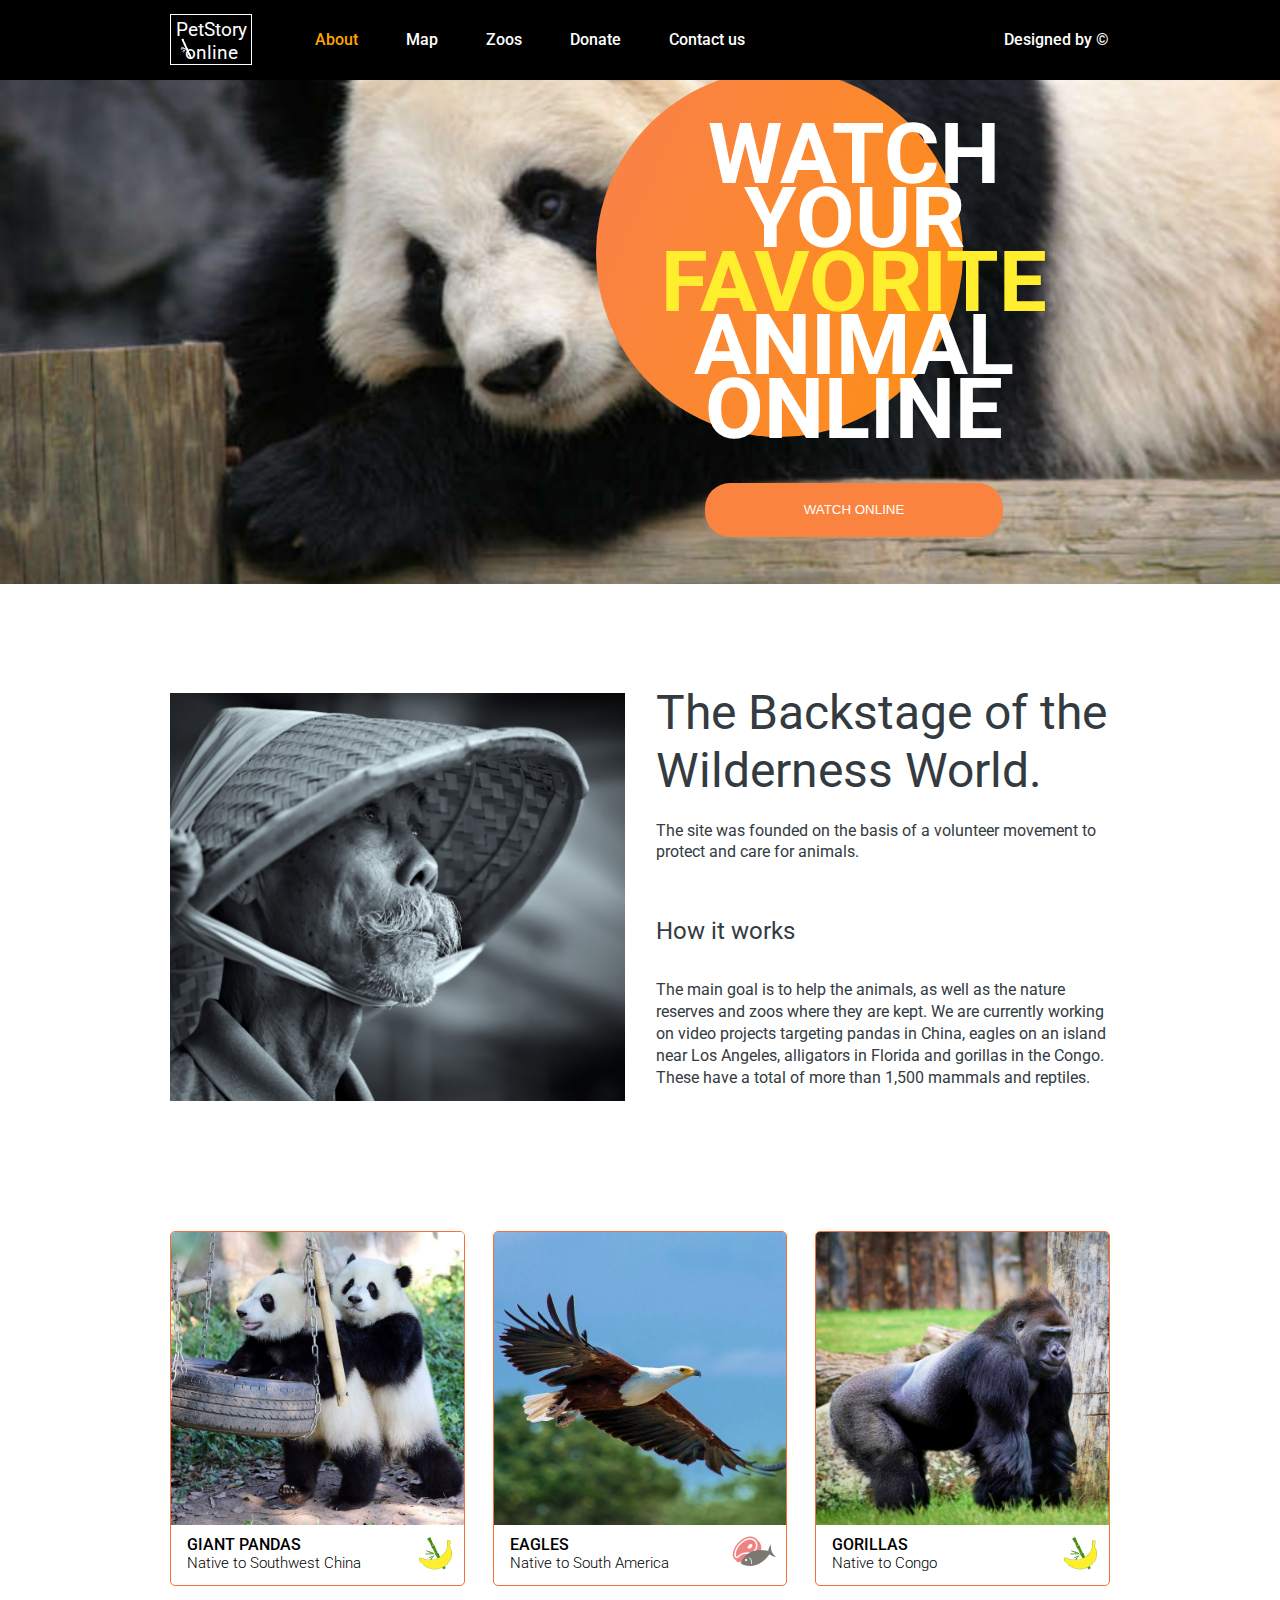
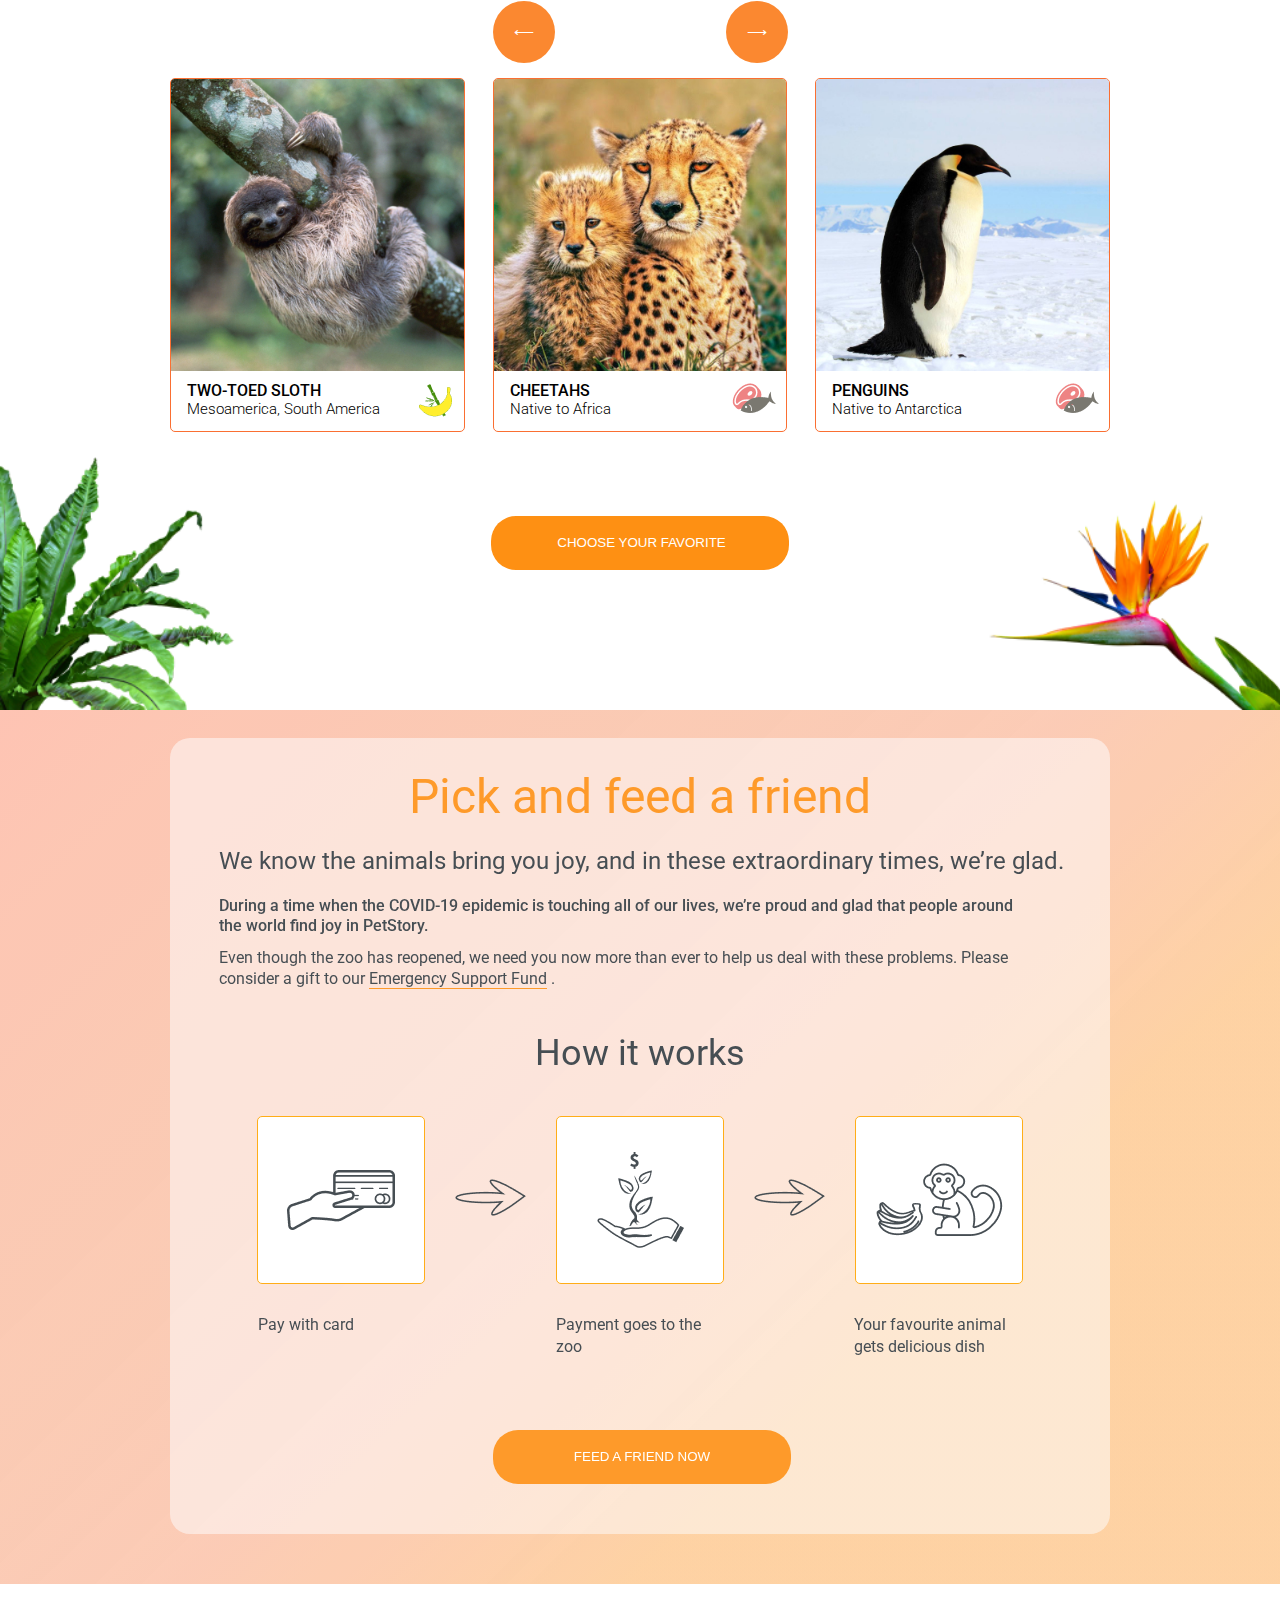
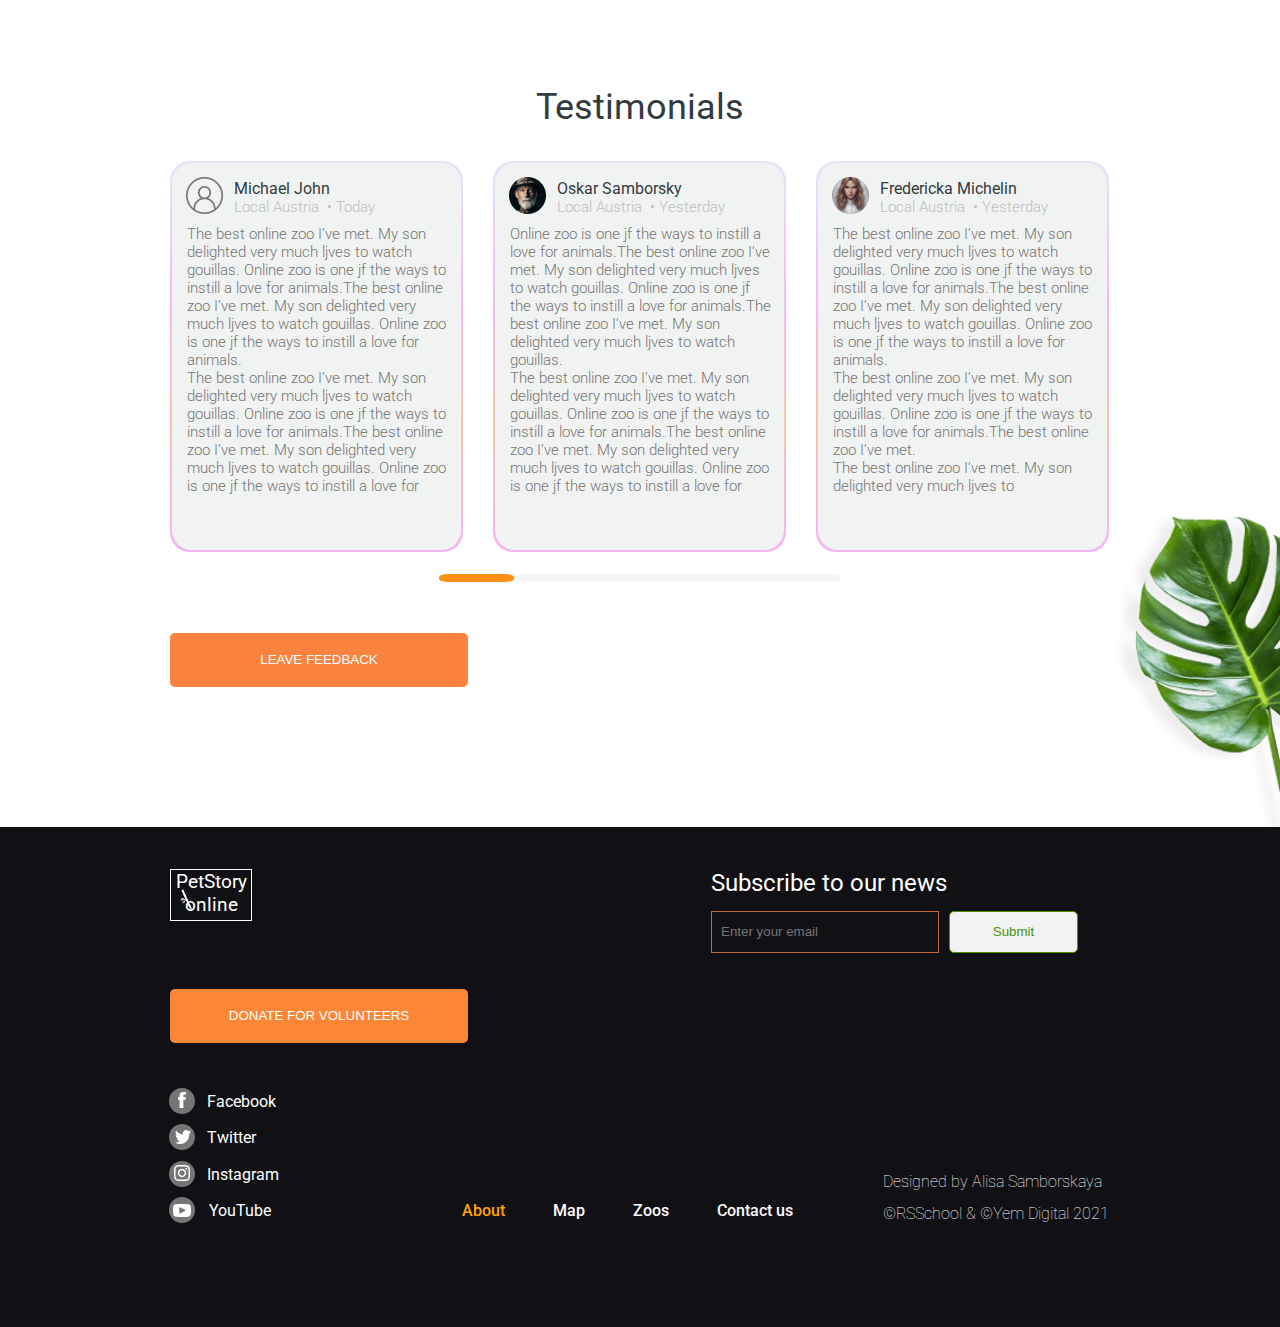
==== online-zoo/pages/main/index.html @ ecf5dbcb "feat: add adaptiv on the 1000px breakpoint on the landing page" ====
<!DOCTYPE html>
<html lang="en">
<head>
    <meta charset="UTF-8">
    <meta http-equiv="X-UA-Compatible" content="IE=edge">
    <meta name="viewport" content="width=device-width, initial-scale=1.0">
    <!-- Fonts -->
    <link rel="preconnect" href="https://fonts.googleapis.com">
    <link rel="preconnect" href="https://fonts.gstatic.com" crossorigin>
    <link href="https://fonts.googleapis.com/css2?family=Roboto:wght@100;300;400;500;700&display=swap" rel="stylesheet">
    <!-- Css -->
    <link rel="stylesheet" href="../../assets/node_modules/normalize.css/normalize.css">
    <link rel="stylesheet" href="style.css">
    <!-- Icon-->
    <link rel="shortcut icon" href="../../assets/icons/panda.ico">
    <title>petstory</title>
</head>
<body>
    <header class="header">
        <div class="container">
            <div class="wrapper">
                <div class="header__content">
                    <div class="header__menu">
                        <div class="header__logo">
                            <div class="header__logo__bamboo">
                                <img src="../../assets/icons/header_bamboo.svg" alt="bamboo">
                            </div>
                            <h1>
                                <a href="https://rolling-scopes-school.github.io/nkp1sss-JSFE2022Q3/online-zoo/pages/main">PetStory
                                    online</a>
                            </h1>
                        </div>
                        <nav class="menu__body">
                            <div class="menu__list">
                                <ul class="menu__list">
                                    <li><a class="about"
                                            href="https://rolling-scopes-school.github.io/nkp1sss-JSFE2022Q3/online-zoo/pages/main">About</a>
                                    </li>
                                    <li><a href="#" class="menu__link">Map</a></li>
                                    <li><a href="#" class="menu__link">Zoos</a></li>
                                    <li><a href="https://rolling-scopes-school.github.io/nkp1sss-JSFE2022Q3/online-zoo/pages/donate"
                                            class="menu__link">Donate</a></li>
                                    <li><a href="#" class="menu__link">Contact us</a></li>
                                </ul>
                            </div>
                        </nav>
                    </div>
                    <div>
                        <a class="designed" href="https://www.figma.com/file/jfEFwkXVj1WRq7sUHDr8os/PetStory-online">Designed by ©</a>
                    </div>
                </div>
            </div>
        </div>
    </header>
    <main class="main">
        <section class="watch__animal">
            <div class="container">
                <div class="watch__animal__content">
                    <div class="orange__circle">
                        <h2 class="watch__animal__title">Watch your <span>favorite</span> animal online</h1>
                    </div>
                    <button class="watch__animal__button button">
                        <span class="animal__btn-helper">
                        </span>
                        watch online
                    </button>
                </div>
            </div>
        </section>
        <section class="backstage">
            <div class="container">
                <div class="wrapper">
                <div class="backstage__content">
                    <div class="backstage__image">
                        <img src="../../assets/images/bamboo-cap.jpg" alt="bamboo cap">
                    </div>
                    <div class="backstage__text">
                        <h2 class="backstage__title">The Backstage of the Wilderness World.</h2>
                        <p class="backstage__text1">The site was founded on the basis of a volunteer movement to protect and care for
                            animals.</p>
                        <p class="backstage__text2">How it works</p>
                        <p class="backstage__text3">The main goal is to help the animals, as well as the nature reserves and zoos where
                            they are kept. We are currently
                            working on video projects targeting pandas in China, eagles on an island near Los Angeles, alligators in
                            Florida and
                            gorillas in the Congo. These have a total of more than 1,500 mammals and reptiles.</p>
                    </div>
                </div>
                </div>
            </div>
        </section>
        <section class="pets">
            <div class="container">
                <div class="wrapper">
                    <div class="arrow arrow__left">&xlarr;</div>
                    <div class="pets__animals">
                        <div class="animal animal1">
                            <div class="animal__image">
                                <img src="../../assets/images/animal1.jpg" alt="animal1">
                            </div>
                            <div class="animal__description">
                                <div class="animal__text">
                                    <p class="animal__name">giant Pandas</p>
                                    <p class="animal__country">Native to Southwest China</p>
                                </div>
                                <div class="animal__food">
                                    <img src="../../assets/icons/banana-bamboo_icon.png" alt="banana-bamboo">
                                </div>
                            </div>
                        </div>
                        <div class="animal animal2">
                            <div class="animal__image">
                                <img src="../../assets/images/animal2.jpg" alt="animal2">
                            </div>
                            <div class="animal__description">
                                <div class="animal__text">
                                    <p class="animal__name">Eagles</p>
                                    <p class="animal__country">Native to South America</p>
                                </div>
                                <div class="animal__food meat__fish">
                                    <img src="../../assets/icons/meet-fish_icon.png" alt="meet-fish">
                                </div>
                            </div>
                        </div>
                        <div class="animal animal3">
                            <div class="animal__image">
                                <img src="../../assets/images/animal3.jpg" alt="animal3">
                            </div>
                            <div class="animal__description">
                                <div class="animal__text">
                                    <p class="animal__name">Gorillas</p>
                                    <p class="animal__country">Native to Congo</p>
                                </div>
                                <div class="animal__food">
                                    <img src="../../assets/icons/banana-bamboo_icon.png" alt="banana-bamboo">
                                </div>
                            </div>
                        </div>
                        <div class="animal animal4">
                            <div class="animal__image">
                                <img src="../../assets/images/animal4.jpg" alt="animal4">
                            </div>
                            <div class="animal__description">
                                <div class="animal__text">
                                    <p class="animal__name">Two-toed Sloth</p>
                                    <p class="animal__country">Mesoamerica, South America</p>
                                </div>
                                <div class="animal__food">
                                    <img src="../../assets/icons/banana-bamboo_icon.png" alt="banana-bamboo">
                                </div>
                            </div>
                        </div>
                        <div class="animal animal5">
                            <div class="animal__image">
                                <img src="../../assets/images/animal5.jpg" alt="animal5">
                            </div>
                            <div class="animal__description">
                                <div class="animal__text">
                                    <p class="animal__name">cheetahs</p>
                                    <p class="animal__country">Native to Africa</p>
                                </div>
                                <div class="animal__food meat__fish">
                                    <img src="../../assets/icons/meet-fish_icon.png" alt="meet-fish">
                                </div>
                            </div>
                        </div>
                        <div class="animal animal6">
                            <div class="animal__image">
                                <img src="../../assets/images/animal6.jpg" alt="animal6">
                            </div>
                            <div class="animal__description">
                                <div class="animal__text">
                                    <p class="animal__name">Penguins</p>
                                    <p class="animal__country">Native to Antarctica</p>
                                </div>
                                <div class="animal__food meat__fish">
                                    <img src="../../assets/icons/meet-fish_icon.png" alt="meet-fish">
                                </div>
                            </div>
                        </div>
                    </div>
                    <div class="arrow arrow__right">&xrarr;</div>
                </div>
            </div>
            <div class="wrapper__pets__button">
                <button class="pets__button button">choose your favorite</button>
            </div>
            
        </section>
        <section class="feed__friend">
            <div class="container">
                <div class="fill"></div>
                <div class="wrapper">
                    <div class="feed__friend__content">
                        <h2 class="content__title">Pick and feed a friend</h2>
                        <p class="content__text1">We know the animals bring you joy, and in these extraordinary times, we’re glad.</p>
                        <p class="content__text2">During a time when the COVID-19 epidemic is touching all of our lives, we’re proud and glad that people around the world
                        find joy in PetStory.</p>
                        <p class="content__text3">Even though the zoo has reopened, we need you now more than ever to help us deal with these problems. Please consider a
                        gift to our <a href="https://rolling-scopes-school.github.io/nkp1sss-JSFE2022Q3/online-zoo/pages/donate">Emergency Support Fund</a> .</p>
                        <div class="content__how__works">
                            <h3 class="how__works__title">How it works</h3>
                            <div class="stages">
                                <div class="stage stage1">
                                    <div class="rect">
                                        <img src="../../assets/images/pay.png" alt="pay">
                                    </div>
                                </div>
                                <div class="volumetric__arrow">
                                    <img src="../../assets/images/volumetric__arrow.png" alt="volumetric__arrow">
                                </div>
                                <div class="stage stage2">
                                    <div class="rect">
                                        <img src="../../assets/images/zoo.png" alt="zoo">
                                    </div>
                                </div>
                                <div class="volumetric__arrow">
                                    <img src="../../assets/images/volumetric__arrow.png" alt="volumetric__arrow">
                                </div>
                                <div class="stage stage3">
                                    <div class="rect">
                                        <img src="../../assets/images/monkey.png" alt="monkey">
                                    </div>
                                </div>
                            </div>
                            <div class="stages__text">
                                <p class="stage1__text">Pay with card</p>
                                <p class="stage2__text">Payment goes to the zoo</p>
                                <p class="stage3__text">Your favourite animal gets delicious dish</p>
                            </div>
                            <form class="wrapper__content__button" action="https://rolling-scopes-school.github.io/nkp1sss-JSFE2022Q3/online-zoo/pages/donate" method="GET">
                                <button type="submit" class="content__button button">Feed a friend now</button>
                            </form>
                        </div>
                    </div>
                </div>
            </div>
        </section>
        <section class="testimonials">
            <div class="container">
                <div class="wrapper">
                    <div class="testimonials__content">
                        <h2 class="testimionals__title">Testimonials</h2>
                        <div class="testimionals__people">
                            <div class="wrapper__human">
                                <div class="human human1">
                                    <div class="human__info">
                                        <div class="human__photo">
                                            <img src="../../assets/icons/user1.png" alt="user1">
                                        </div>
                                        <div class="human__text">
                                            <p class="name">Michael John</p>
                                            <p class="location">Local Austria &nbsp;• Today</p>
                                            <!--<span class="wher"> • Today</span>-->
                                        </div>
                                    </div>
                                    <p class="human__testimional">The best online zoo I’ve met. My son delighted very much ljves to watch gouillas. Online
                                        zoo is one jf the ways to
                                        instill a love for animals.The best online zoo I’ve met. My son delighted very much ljves to watch gouillas. Online
                                        zoo
                                        is one jf the ways to instill a love for animals.
                                        <br>The best online zoo I’ve met. My son delighted very much ljves to watch gouillas. Online zoo is one jf the ways to
                                        instill a love for animals.The best online zoo I’ve met. My son delighted very much ljves to watch gouillas. Online
                                        zoo
                                        is one jf the ways to instill a love for</p>
                                </div>
                            </div>
                            <div class="wrapper__human">
                                <div class="human human2">
                                    <div class="human__info">
                                        <div class="human__photo">
                                            <img src="../../assets/icons/user2.png" alt="user2">
                                        </div>
                                        <div class="human__text">
                                            <p class="name">Oskar Samborsky</p>
                                            <p class="location">Local Austria &nbsp;• Yesterday</p>
                                        </div>
                                    </div>
                                    <p class="human__testimional">Online zoo is one jf the ways to instill a love for animals.The best online zoo I’ve
                                        met. My son delighted very much
                                        ljves to watch gouillas. Online zoo is one jf the ways to instill a love for animals.The best online zoo I’ve
                                        met. My
                                        son delighted very much ljves to watch gouillas. <br>
                                        The best online zoo I’ve met. My son delighted very much ljves to watch gouillas. Online zoo is one jf the ways
                                        to
                                        instill a love for animals.The best online zoo I’ve met. My son delighted very much ljves to watch gouillas.
                                        Online zoo
                                        is one jf the ways to instill a love for
                                    </p>
                                </div>
                            </div>
                            <div class="wrapper__human">
                                <div class="human human3">
                                    <div class="human__info">
                                        <div class="human__photo">
                                            <img src="../../assets/icons/user3.png" alt="user3">
                                        </div>
                                        <div class="human__text">
                                            <p class="name">Fredericka Michelin</p>
                                            <p class="location">Local Austria &nbsp;• Yesterday</p>
                                        </div>
                                    </div>
                                    <p class="human__testimional">The best online zoo I’ve met. My son delighted very much ljves to watch gouillas. Online zoo is one jf the ways to
                                    instill a love for animals.The best online zoo I’ve met. My son delighted very much ljves to watch gouillas. Online zoo
                                    is one jf the ways to instill a love for animals.
                                    <br> The best online zoo I’ve met. My son delighted very much ljves to watch gouillas. Online zoo is one jf the ways to
                                    instill a love for animals.The best online zoo I’ve met.
                                    <br> The best online zoo I’ve met. My son delighted very much ljves to
                                    </p>
                                </div>
                            </div>
                            <div class="wrapper__human">
                                <div class="human human4">
                                    <div class="human__info">
                                        <div class="human__photo">
                                            <img src="../../assets/icons/user4.png" alt="user4">
                                        </div>
                                        <div class="human__text">
                                            <p class="name">Mila Riksha</p>
                                            <p class="location">Local Austria &nbsp;• Yesterday</p>
                                        </div>
                                    </div>
                                    <p class="human__testimional">My son delighted very much ljves to watch gouillas. Online zoo is one jf the ways to instill a love for animals.The best
                                    online zoo I’ve met. My son delighted very much ljves to watch gouillas. Online zoo is one jf the ways to instill a love
                                    for animals.The best online zoo I’ve met. My son delighted very much ljves to watch gouillas. Online zoo is one jf the
                                    ways to instill a love for animals.The best online zoo I’ve met. My son delighted very much ljves to watch gouillas.
                                    <br> The best online zoo I’ve met. My son delighted very much ljves to watch gouillas. Online zoo is one jf
                                    </p>
                                </div>
                            </div>
                        </div>
                        <div class="wrapper__testimionals__feed-bar">
                            <div class="testimionals__feed-bar">
                                <label>
                                    <input type="range" name="volume" id="volume" min="0" max="100" value="0">
                                </label>
                            </div>
                        </div>
                        <button class="testimionals__leave__feedback button">leave feedback</button>
                    </div>
                </div>
            </div>
        </section>
    </main>
    <footer class="footer">
        <div class="container">
            <div class="wrapper">
                <div class="footer__content">
                    <div class="footer__logo">
                        <div class="footer__logo__bamboo">
                            <img src="../../assets/icons/header_bamboo.svg" alt="bamboo">
                        </div>
                        <h2>
                            <a href="https://rolling-scopes-school.github.io/nkp1sss-JSFE2022Q3/online-zoo/pages/main">PetStory online</a>
                        </h2>
                    </div>
                    <div class="subscribe__form">
                        <h2 class="subscribe__title">Subscribe to our news</h2>
                        <form class="form" action="#">
                            <div class="input-bg">
                                <input type="email" placeholder="Enter your email" required>
                            </div>
                            <button class="form-btn" type="submit">Submit</button>
                        </form>
                    </div>
                    <div class="wrapper__wrapper">
                        <div class="wrapper__donat__button">
                            <form action="https://rolling-scopes-school.github.io/nkp1sss-JSFE2022Q3/online-zoo/pages/donate" method="GET">
                            <button type="submit" class="donate__button button" >donate for volunteers</button>
                            </form>
                        </div>
                    </div>
                    <ul class="network__icons">
                        <li class="network__item">
                            <a class="net__link" href="#">
                                <span class="span">
                                    <img class="network fb" src="../../assets/icons/fb.png" alt="fb">
                                </span>
                                &nbsp; Facebook
                            </a>
                        </li>
                        <li class="network__item">
                            <a class="net__link" href="#">
                                <span class="span">
                                    <img class="network tw" src="../../assets/icons/tw.png" alt="tw">
                                </span>
                                Twitter
                            </a>
                        </li>
                        <li class="network__item">
                            <a class="net__link" href="#">
                                <span class="span">
                                    <img class="network inst" src="../../assets/icons/inst.png" alt="inst">
                                </span>
                                Instagram
                            </a>
                        </li>
                        <li class="network__item">
                            <a class="net__link" href="#">
                                <span class="span">
                                    <img class="network youtube" src="../../assets/icons/youtube.png" alt="youtube">
                                </span>
                                YouTube
                            </a>
                        </li>
                    </ul>
                    <!--<div class="network__icons">
                        <div class="icon1 icon">
                            <div class="network__image">
                                <img src="../../assets/icons/fb.png" alt="fb">
                            </div>
                            <p class="network__name"><a class="link" href="https://www.facebook.com/profile.php?id=100042262929899">Facebook</a></p>
                        </div>
                        <div class="icon2 icon">
                            <div class="network__image">
                                <img src="../../assets/icons/tw.png" alt="tw">
                            </div>
                            <p class="network__name"><a class="link" href="https://twitter.com/nkp1sss">Twitter</a></p>
                        </div>
                        <div class="icon3 icon">
                            <div class="network__image">
                                <img src="../../assets/icons/inst.png" alt="inst">
                            </div>
                            <p class="network__name"><a class="link" href="https://www.instagram.com/nikita__kovalyov/">Instagram</a></p>
                        </div>
                        <div class="icon4 icon">
                            <div class="network__image">
                                <img src="../../assets/icons/youtube.png" alt="youtube">
                            </div>
                            <p class="network__name"><a class="link" href="https://www.youtube.com/c/RollingScopesSchool">YouTube</a></p>
                        </div>
                    </div>-->
                    <nav class="menu__body footer__menu__body">
                        <div class="menu__list">
                            <ul class="menu__list">
                                <li><a class="about"
                                        href="https://rolling-scopes-school.github.io/nkp1sss-JSFE2022Q3/online-zoo/pages/main">About</a>
                                </li>
                                <li><a href="#" class="menu__link">Map</a></li>
                                <li><a href="#" class="menu__link">Zoos</a></li>
                                <li><a href="#" class="menu__link">Contact us</a></li>
                            </ul>
                        </div>
                    </nav>
                    <div class="designer__end">
                        <p class="footer__designed">Designed by Alisa Samborskaya<br>©RSSchool & ©Yem Digital 2021</p>
                    </div>
                </div>
            </div>
        </div>
    </footer>
</body>
</html>
---- online-zoo/pages/main/style.css ----
/* General */
*,
*:before,
*:after {
    box-sizing: border-box;
}

body {
    margin: 0;
    padding: 0;
    font-family: 'Roboto', sans-serif;
    font-weight: 400;
}

a {
    text-decoration: none;
}

.button:hover {
    background-color: orange;
}

.button:active {
    background-color: green;
}

.button {
    width: 298px;
    height: 54px;
    color: #FFFFFF;
    text-align: center;
    text-transform: uppercase;
    cursor: pointer;
    border: none;
    font-weight: 500;
    line-height: 140%;
}

@keyframes color-change-button {
    0% {
        background-color: #FE9013;
    }

    100% {
        background-color: #E47209;
    }
}


/* Container and wrapper */
.container {
    max-width: 1600px;
    margin: 0 auto;
    width: 100%;
}

.wrapper {
    max-width: 1160px;
    margin: 0 auto;
    width: 100%;
}

/* Header */
.header {
    background-color: black;
    position: relative;
    z-index: 1;
}

.header__content {
    display: flex;
    flex-direction: row;
    justify-content: space-between;
    align-items: center;
    padding: 1px 0 2px 0;
    position: relative;
    z-index: 1;
}

.header__menu {
    display: flex;
    align-items: center;
    margin-left: 10px;
}

.header__logo {
    max-width: 82px;
    margin-left: -10px;
    margin-right: 23px;
}

.header__logo__bamboo {
    position: absolute;
    top: 38px;
    margin-left: 10px;
}

h1 {
    font-weight: 400;
    font-size: 19.0145px;
    line-height: 120%;
    text-align: center;
    vertical-align: center;
    border: 1.18841px solid white;
    padding-top: 4px;
}

h1 a {
    color: white;
}

.menu__list {
    display: flex;
}

.menu__list li {
    margin-right: 58px;
    list-style-type: none;
    font-weight: 500;
}

.menu__list a {
    color: white;
}

.menu__link:hover {
    color: orange;
}

.menu__link:active {
    color: green;
}

a.about {
    color: orange;
    cursor: default;
}

.designed {
    color: white;
    font-weight: 500;
    margin-right: 1px;
}

.designed:hover {
    text-decoration: underline;
}


/* Watch__animal */
.watch__animal {
    background-image: url('../../assets/images/background__giant__panda.jpg');
    background-position: center;
    background-size: cover;
    background-repeat: no-repeat;
    position: relative;
    margin-top: -80px;
    overflow: hidden;
    /* delete scroll */
}

.watch__animal__content {
    min-height: 780px;
}

.orange__circle {
    position: absolute;
    left: calc(50% - 465px/2 + 239.5px);
    top: 92px;
    height: 465px;
    width: 465px;
    border-radius: 50%;
    background: linear-gradient(113.96deg, #F9804B 1.49%, #FE9013 101.44%);
}

.watch__animal__title {
    font-weight: 700;
    font-size: 106.496px;
    line-height: 75%;
    text-transform: uppercase;
    color: white;
    border: none;
    margin-left: 73px;
    width: 500px;
    text-align: center;
    margin-top: 74px;
}

.watch__animal__title span {
    color: #FFEE2E;
}

.watch__animal__button {
    position: relative;
    z-index: 100;
    top: 626px;
    background-color: #FA833F;
    left: calc(50% - 298px/2 + 332px);
    border-radius: 25px;
    -moz-border-radius: 25px;
}

.animal__btn-helper {
    position: absolute;
    z-index: -1;
    top: 0;
    left: 0;
    width: 100%;
    height: 100%;
    border-radius: 25px;
    opacity: 0;
}

.watch__animal__button:hover .animal__btn-helper {
    opacity: 1;
}

.watch__animal__button:active {
    background-color: green;
}



/* Backstage */
.backstage {
    padding-top: 140px;
    position: relative;
    background-image: url('../../assets/images/flower_foto1.png');
    background-repeat: no-repeat;
    background-position: 100% 10%;
    z-index: -1;

    padding-bottom: 160px;
    overflow: hidden;
}

.backstage__content {
    display: flex;
}

.backstage__image {
    margin-right: 87px;
    /*min-width: 50%;*/
}

.backstage__image img {
    /*width: 100%;
    height: auto;*/
}

.backstage__text {
    color: #333B41;
    margin-top: -40px;
}

.backstage__title {
    font-weight: 400;
    font-size: 48px;
    line-height: 120%;
    margin-bottom: 22px;
}

.backstage__text1 {
    font-weight: 400;
    font-size: 16px;
    line-height: 130%;
    margin-bottom: 54px;
}

.backstage__text2 {
    font-weight: 400;
    font-size: 24px;
    line-height: 120%;
    margin-bottom: 33px
}

.backstage__text3 {
    font-weight: 400;
    font-size: 16px;
    line-height: 140%;
}


/* Pets */
.pets {
    position: relative;
    background-image: url('../../assets/images/palm_foto.png'), url('../../assets/images/strelitzia.png');
    background-repeat: no-repeat, no-repeat;
    background-position: left bottom, right bottom;
    padding-bottom: 1px;
    overflow: hidden;
}

.arrow {
    background-color: #FB8830;
    position: absolute;
    width: 62px;
    height: 62px;
    border-radius: 50%;
    color: white;
    cursor: pointer;
    display: flex;
    align-items: center;
    justify-content: center;
    font-size: 14px;
    top: 36.4%;
}

.arrow__left {
    left: 8.7%;
}

.arrow__right {
    right: 8.7%;
}

.arrow:hover {
    background-color: orange;
}

.arrow:active {
    background-color: green;
}


.pets__animals {
    display: grid;
    grid-template-columns: 1fr 1fr 1fr;
    row-gap: 19px;
    column-gap: 28px;
}

.animal {
    border-radius: 5px;
    border: 1px solid #FA6F32;
    overflow: hidden;
}

.animal__image img {
    max-width: 100%;
    height: auto;
    -webkit-transition: all 1s ease; /* Safari and Chrome */
    -moz-transition: all 1s ease; /* Firefox */
}

.animal__image img:hover{
    -webkit-transform: scale(1.1); /* Safari and Chrome */
    -moz-transform: scale(1.1); /* Firefox */
    filter: brightness(50%);
}

.animal .animal__image:hover + .animal__description .animal__text{
    animation: moving 0.6s normal forwards ease-in-out;
    color: white;
}

@keyframes moving {
    
    from {
        transform: translateY(0px);
    }

    to {
        transform: translateY(-30px);
    }
}

.animal__description {
    display: flex;
    justify-content: space-between;
    align-items: center;
    position: relative;
    z-index: 1;
    margin-bottom: -2px;
}

.animal__text {
    margin-left: 16px;
}

.animal__name {
    font-weight: 500;
    font-size: 16px;
    text-transform: uppercase;
    margin-top: 5px;
}

.animal__country {
    font-weight: 300;
    font-size: 15px;
    margin-top: -16px;
}

.animal__food {
    margin-right: 12px;
}

.meat__fish {
    margin-right: 10px;
    margin-top: -9px;
}

.wrapper__pets__button {
    margin-top: 80px;
    display: flex;
    justify-content: center;
    margin-bottom: 100px;
}

.pets__button {
    background: #FE9013;
    border-radius: 25px;
}

/* Feed friend */
.feed__friend {
    background: linear-gradient(315.75deg, rgba(254, 210, 144, 0.7) 30.06%, #FEBDAB 100.95%, rgba(254, 210, 144, 0.7) 106.36%), linear-gradient(315.75deg, rgba(254, 189, 171, 0.74) 30.06%, rgba(243, 169, 248, 0.66) 50.74%, #E0D8F0 80.49%, #EAF7FE 127.9%, #EAF7FE 149.54%), linear-gradient(315.75deg, rgba(254, 189, 171, 0.74) 30.06%, rgba(243, 169, 248, 0.66) 50.74%, #E0D8F0 80.49%, #EAF7FE 127.9%, #EAF7FE 149.54%);
    opacity: 0.9;
    padding-bottom: 100px;
}

.fill {
    padding-bottom: 28px;
}

.feed__friend .wrapper {
    background: rgba(253, 253, 255, 0.52);
    -webkit-backdrop-filter: blur(2px);
    -moz-backdrop-filter: blur(2px);
    border-radius: 20px;
}

.feed__friend__content {
    text-align: center;
    color: #333B41;
}

.content__title {
    padding-top: 41px;
    font-weight: 400;
    font-size: 48px;
    line-height: 120%;
    color: #FE9013;
    margin-bottom: 32px;
}

.content__text1 {
    padding-left: 99px;
    text-align: left;
    font-weight: 400;
    font-size: 24px;
    line-height: 120%;
    margin-bottom: 41px;
}

.content__text2 {
    padding-left: 99px;
    text-align: left;
    font-weight: 500;
}

.content__text3 {
    padding-left: 99px;
    text-align: left;
    font-weight: 400;
    line-height: 130%;
    margin-top: -5px;
    max-width: 970px;
    margin-bottom: 61px;
}

.content__text3 a {
    color: #333B41;
    border-bottom: 1px solid #FE9013;
    
}

.how__works__title {
    font-weight: 400;
    font-size: 36px;
    line-height: 130%;
    margin-bottom: 39px;
}

.stages {
    display: flex;
    justify-content: center;
    align-items: center;
    margin-bottom: 30px;
}

.stage {
    width: 168px;
}

.rect {
    width: 168px;
    height: 168px;
    background-color: white;
    border-radius: 5px;
    border: 1px solid orange;
    display: flex;
    align-items: center;
    justify-content: center;
}


.volumetric__arrow {
    margin: 0 30px;
}

.stages__text {
    display: flex;
    justify-content: center;
    text-align: left;
    line-height: 140%;
    margin-bottom: 45px;
}

.stage1__text {
    width: 168px;
    margin-top: 0;
}

.stage2__text {
    width: 168px;
    margin: 0 130px;
}

.stage3__text {
    width: 168px;
    margin-top: 0;
}

.wrapper__content__button {
    display: flex;
    justify-content: center;
    border-radius: 25px;
    padding-bottom: 60px;
}

.content__button {
    background: #FE9013;
    border-radius: 25px;
}


/* Testimonials */

.testimonials {
    margin-top: 140px;
    position: relative;
    background-image: url('../../assets/images/leav_foto.png');
    background-repeat: no-repeat;
    background-position: 100% 136%;
    z-index: 1;
}

.testimonials__content {
    color: #333B41;
}

.testimionals__title {
    text-align: center;
    font-weight: 400;
    font-size: 36px;
    line-height: 130%;
    margin-bottom: 47px;
}

.testimionals__people {
    display: flex;
    margin-bottom: 15px;
}

.wrapper__human {
    background: rgb(2, 0, 36);
    background: linear-gradient(#E6E5F5, #F4BBF7, #FDC1B0, #F3B6F5);
    border-radius: 20px;
    margin-right: 30px;
}

.human {
    max-width: 264px;
    max-height: 387px;
    background: #F1F3F2;
    border-radius: 20px;
    margin-right: 30px;
    overflow: hidden;
    margin: 2px;
}

.human__info {
    display: flex;
    align-items: center;
}

.human__photo {
    margin-right: 11px;
    margin-left: 14px;
}

.human__text .location {
    margin-top: -16px;
    font-weight: 300;
    font-size: 15px;
    line-height: 120%;
    color: #BDBDBD;
}

.human__testimional {
    padding: 0 13px 19px 15px;
    font-weight: 300;
    font-size: 15px;
    line-height: 120%;
    color: #767474;
    margin-top: -6px;
}

/* Feed-bar */
.testimonials__feed-bar {
    width: 600px;
    height: 10px;
    background: linear-gradient(315.75deg, rgba(254, 189, 171, 0.74) 30.06%, rgba(243, 169, 248, 0.66) 50.74%, #E0D8F0 80.49%, #EAF7FE 127.9%, #EAF7FE 149.54%), linear-gradient(315.75deg, rgba(254, 189, 171, 0.74) 30.06%, rgba(243, 169, 248, 0.66) 50.74%, #E0D8F0 80.49%, #EAF7FE 127.9%, #EAF7FE 149.54%);
    border-radius: 5px;
}

.wrapper__testimionals__feed-bar {
    display: flex;
    justify-content: center;
    margin-bottom: 26px;
}

input[type=range] {
    margin: 0 auto;
    position: relative;
    width: 598px;
    -webkit-appearance: none;
    -moz-appearance: none;
    appearance: none;
    outline: none;
    overflow: hidden;
    height: 8px;
    background-color: #F5F7F6;
    border-radius: 5px;
}

input[type=range]::-webkit-slider-thumb {
    background: #FE9013;
    border-radius: 35%;
    cursor: pointer;
    width: 115px;
    height: 15px;
    -webkit-appearance: none;
}

input[type=range]::-webkit-slider-runnable-track {
    background: #F5F7F6;
}
/* Feed-bar */

.testimionals__leave__feedback {
    background-color: #FA833F;
    border-radius: 5px;
    margin-bottom: 179px;
}

.testimionals__leave__feedback:hover {
    background-color: orange;
}

.testimionals__leave__feedback:active {
    background-color: green;
}


/* Footer */
.footer {
    position: relative;
    /*bottom: 16px;*/
    height: 500px;
    background-color: #111115;
}

.footer .wrapper {
    position: relative;
}

.footer__content {
    display: flex;
    flex-flow: row wrap;
    justify-content: space-between;
    align-items: flex-end;
}

.footer__logo {
    max-width: 82px;
}

.footer__logo__bamboo {
    position: absolute;
    top: 62px;
    margin-left: 10px;
}

.footer__logo h2 {
    position: relative;
    bottom: 16px;
    font-weight: 400;
    font-size: 19.0145px;
    line-height: 120%;
    text-align: center;
    vertical-align: center;
    border: 1.18841px solid white;
    padding-top: 1px;
    padding-bottom: 3px;
}

.footer__logo h2 a {
    color: white;
}

.subscribe__form {
    width: 367px;
}

.subscribe__title {
    font-style: normal;
    font-weight: 400;
    font-size: 24px;
    line-height: 120%;
    color: white;
    margin-top: 42px;
    margin-bottom: 13px;
}

.form {
    display: flex;
    align-items: center;
}

input[type=email] { 
    background-color: #111115;
    width: 228px;
    border: 1px solid #BF6736;
    height: 42px;
    padding-left: 9px;
    color: #BDBDBD;
    margin-right: 10px;
}

.form-btn {
    width: 129px;
    height: 42px;
    background: #F1F3F2;
    border: 1px solid #4B9200;
    border-radius: 5px;
    color: #4B9200;
    cursor: pointer;
}

.form-btn:hover {
    background-color: #ffd8d8;
}

.wrapper__wrapper {
    width: 100%;
}
.wrapper__donat__button {
    margin-top: 36px;
    width: 298px;
}

.donate__button {
    background-color: #FB8635;
    border-radius: 5px;
    cursor: pointer;
}

.donate__button:hover {
    background-color: orange;
}

.donate__button:active {
    background-color: green;
}

.icon {
    display: flex;
    align-items: center;
    margin-bottom: -24px;
}

.footer__menu__body {
    position: relative;
    top: 16px;
    left: 56px;
}

.link {
    color: white;
}

.designer__end {
    position: relative;
    top: 26px;
    right: 1px;
} 

.footer__designed {
    font-weight: 100;
    font-size: 16px;
    line-height: 130%;
    color: white;
    margin-bottom: -5px;
    position: relative;
    bottom: 22px;
    line-height: 200%;
}

.footer__designed:hover {
    text-decoration: underline;
    color: green;
    cursor: pointer;
}

.span:before {
    content: '';
    position: absolute;
    top: -4px;
    left: -18px;
    z-index: 0;
    height: 26px;
    width: 26px;
    border-radius: 15px;
    background-color: #767474;
}

.network__icons {
    position: relative;
    top: 32px;
    left: -23px;

}

.network {
    position: relative;
    left: -9px;
    top: 1px;
}

.tw {
    left: -12px;
    top: 1px;
}

.inst {
    left: -13px;
    top: 1px;
}

.youtube {
    left: -14px;
    bottom: 1px;
}

.network__item {
    margin-bottom: 17px;
}

.network__item:hover {
    color: green;
}

.network__item a {
    position: relative;
    color: white;
    text-align: left;
}

.net__link:hover {
    color: green;
}

.network__item:hover .net__link>.span::before {
    background-color: #4B9200;
}


/* Mediaquery Mediaquery Mediaquery Mediaquery Mediaquery Mediaquery Mediaquery Mediaquery Mediaquery*/
/* Mediaquery Mediaquery Mediaquery Mediaquery Mediaquery Mediaquery Mediaquery Mediaquery Mediaquery*/
/* Mediaquery Mediaquery Mediaquery Mediaquery Mediaquery Mediaquery Mediaquery Mediaquery Mediaquery*/
/* Mediaquery Mediaquery Mediaquery Mediaquery Mediaquery Mediaquery Mediaquery Mediaquery Mediaquery*/
/* Mediaquery Mediaquery Mediaquery Mediaquery Mediaquery Mediaquery Mediaquery Mediaquery Mediaquery*/

@media screen and (max-width: 1599px) {
    .wrapper {
        max-width: 940px;
    }

    .menu__list li {
        margin-right: 48px;
    }
    

    .orange__circle {
        left: calc(50% - 465px/2 + 190.5px);
        width: 367px;
        height: 367px;
        top: 70px;
        left: calc(50% - 367px/2 + 139.5px);
    }
    .watch__animal__content {
        min-height: 584px;
    }
    .watch__animal__title {
        font-size: 92px;
        font-size: 85px;
        left: calc(50% - 400.25px/2 + 214.12px);
        margin: 53px 0 0 8px;
    }  
    .watch__animal__button {
        top: 483px;
        left: calc(50% - 298px/2 + 214px);
    }

    .backstage {
        background-image: none;
        padding: 109px 0 0 0;
    }
    .backstage__image {
        min-width: 50%;
        margin: 0 16px 0 0;
    }
    .backstage__image img {
        width: 96.8%;
        height: 408px;
        object-fit: cover;
    }
    .backstage__text {
        margin-top: -49px;
    }
    .backstage__text3 {
        line-height: 22px;
    }

    .pets {
        margin: 126px 0 0 0;
        background-size: 14%;
        background-image: url('../../assets/images/palm_foto2.png'), url('../../assets/images/strelitzia2.png');
        background-repeat: no-repeat, no-repeat;
        background-position: left bottom, right bottom;
        padding-bottom: 1px;
        overflow: hidden;
        background-size: 19.4%, 24%;
    }
    .pets__animals {
        row-gap: 92px;
    }
    .animal__name {
        margin-top: 6px;
    }
    .arrow {
        top: 34.25%;
    }
    .arrow__left{
        left: calc(50% - 62px/2 - 116.5px);
    }
    .arrow__right {
        left: calc(50% - 62px/2 + 116.5px);
    }
    .pets__button {
        margin: 4px 0 39px 0;
        padding-left: 9px;
    }

    .testimonials {
        margin-top: 100px;
    }

    .feed__friend__content {
        margin: -40px 0 -50px 0;
        max-height: 796px;
    }
    .content__title {
        padding: 30px 0 0 0;
    }
    .content__text1 {
        margin: -11px 0 0 0;
        padding: 0 0 0 49px;
    }
    .content__text2 {
        padding: 4px 0 0 49px;
        max-width: 850px;
        line-height: 130%;
    }
    .content__text3 {
        padding: 0 0 0 49px;
        margin-bottom: 40px;
        max-width: 850px;
    }
    .wrapper__content__button {
        margin-top: 56px;
        padding-left: 4px;
    }

    .testimonials {
        background-image: url('../../assets/images/leav_foto.png');
        background-repeat: no-repeat;
        background-position: 100% 122%;
        background-size: 20%;
    }
    .testimionals__title {
        margin-bottom: 30px;
    }
    .wrapper__human {
        justify-content: center;
        min-width: 293px;
        min-height: 391px;
    }
    .human {
        min-width: 289px;
        min-height: 387px;
    } 
    .wrapper__human:last-child {
        display: none;
    }
    input[type=range] {
        width: 402px;
        margin-bottom: 25px;
    }
    input[type=range]::-webkit-slider-thumb {
        width: 75px;
        height: 10px;
    }
    .testimionals__leave__feedback {
        margin-bottom: 140px;
    }

    .subscribe__form {
        position: relative;
        right: 32px;
    }
    .footer__menu__body {
        left: 38px;
        top: 15px;
    }

}
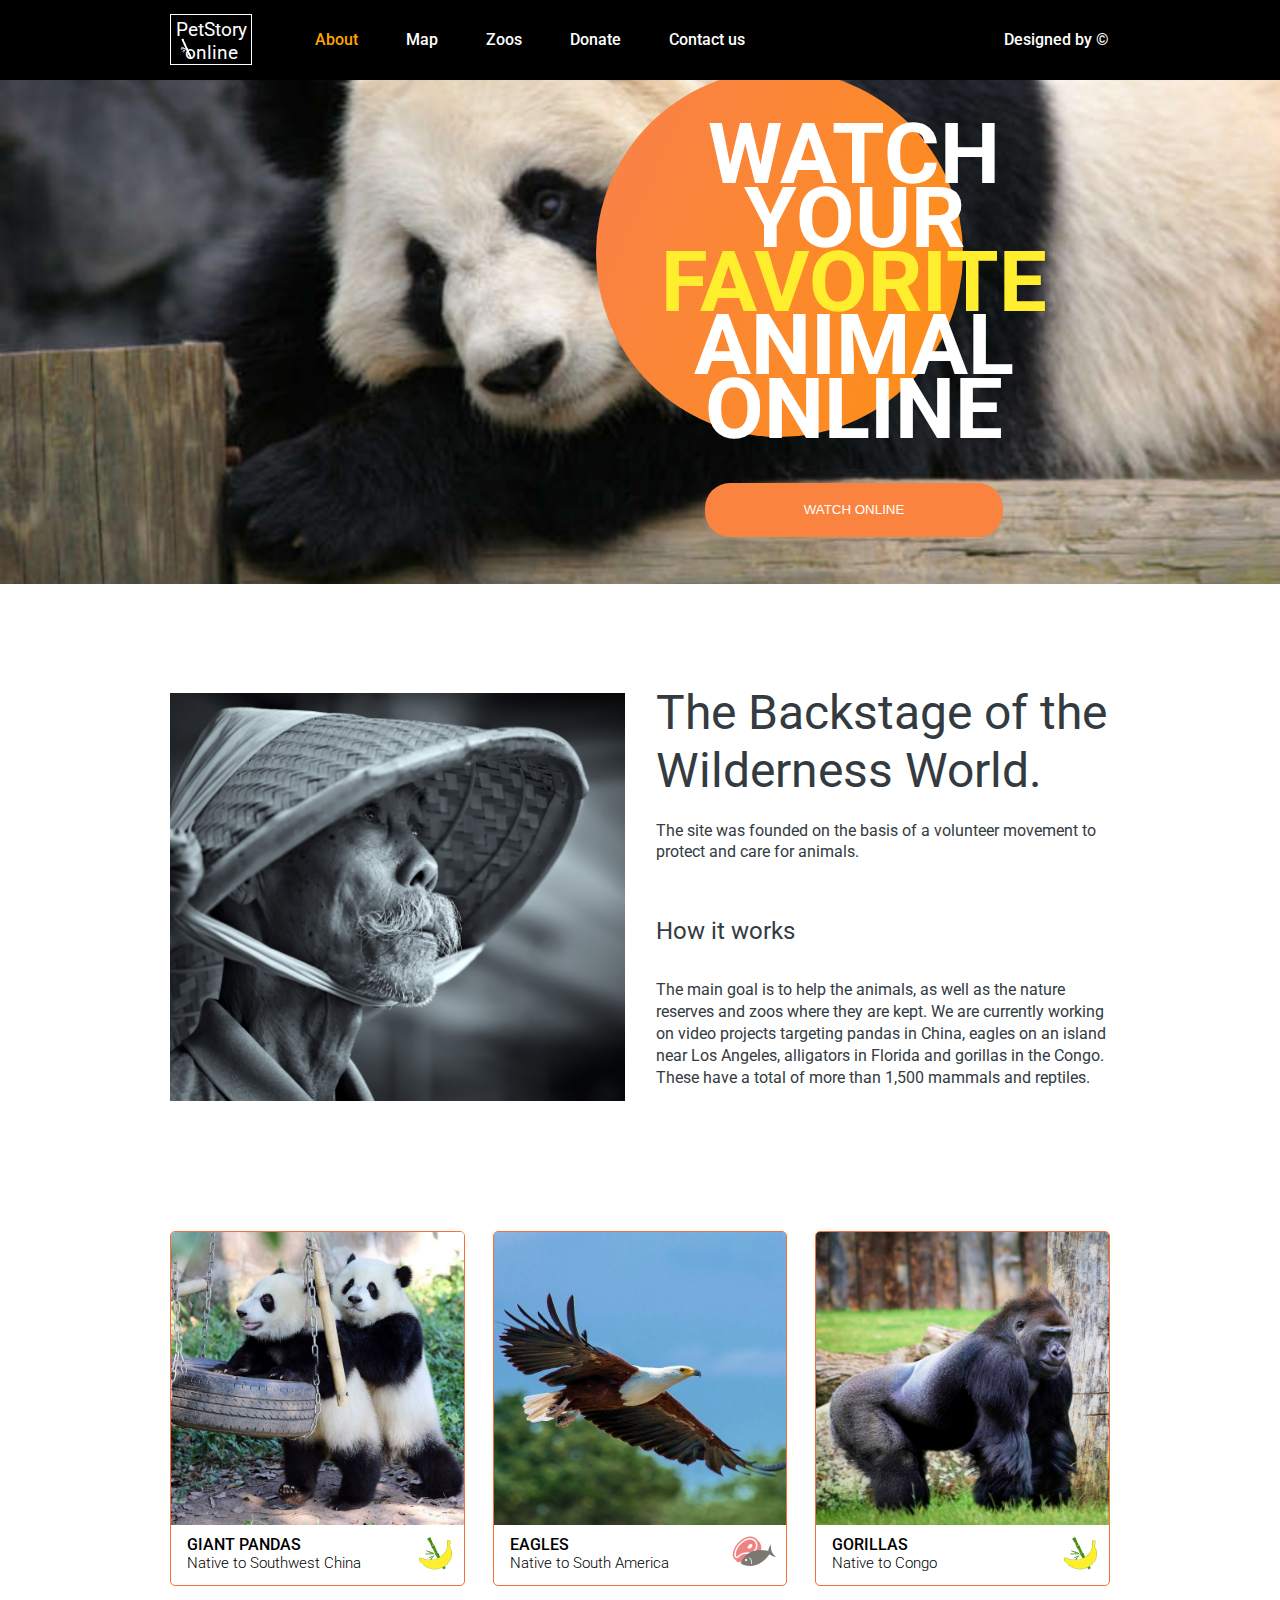
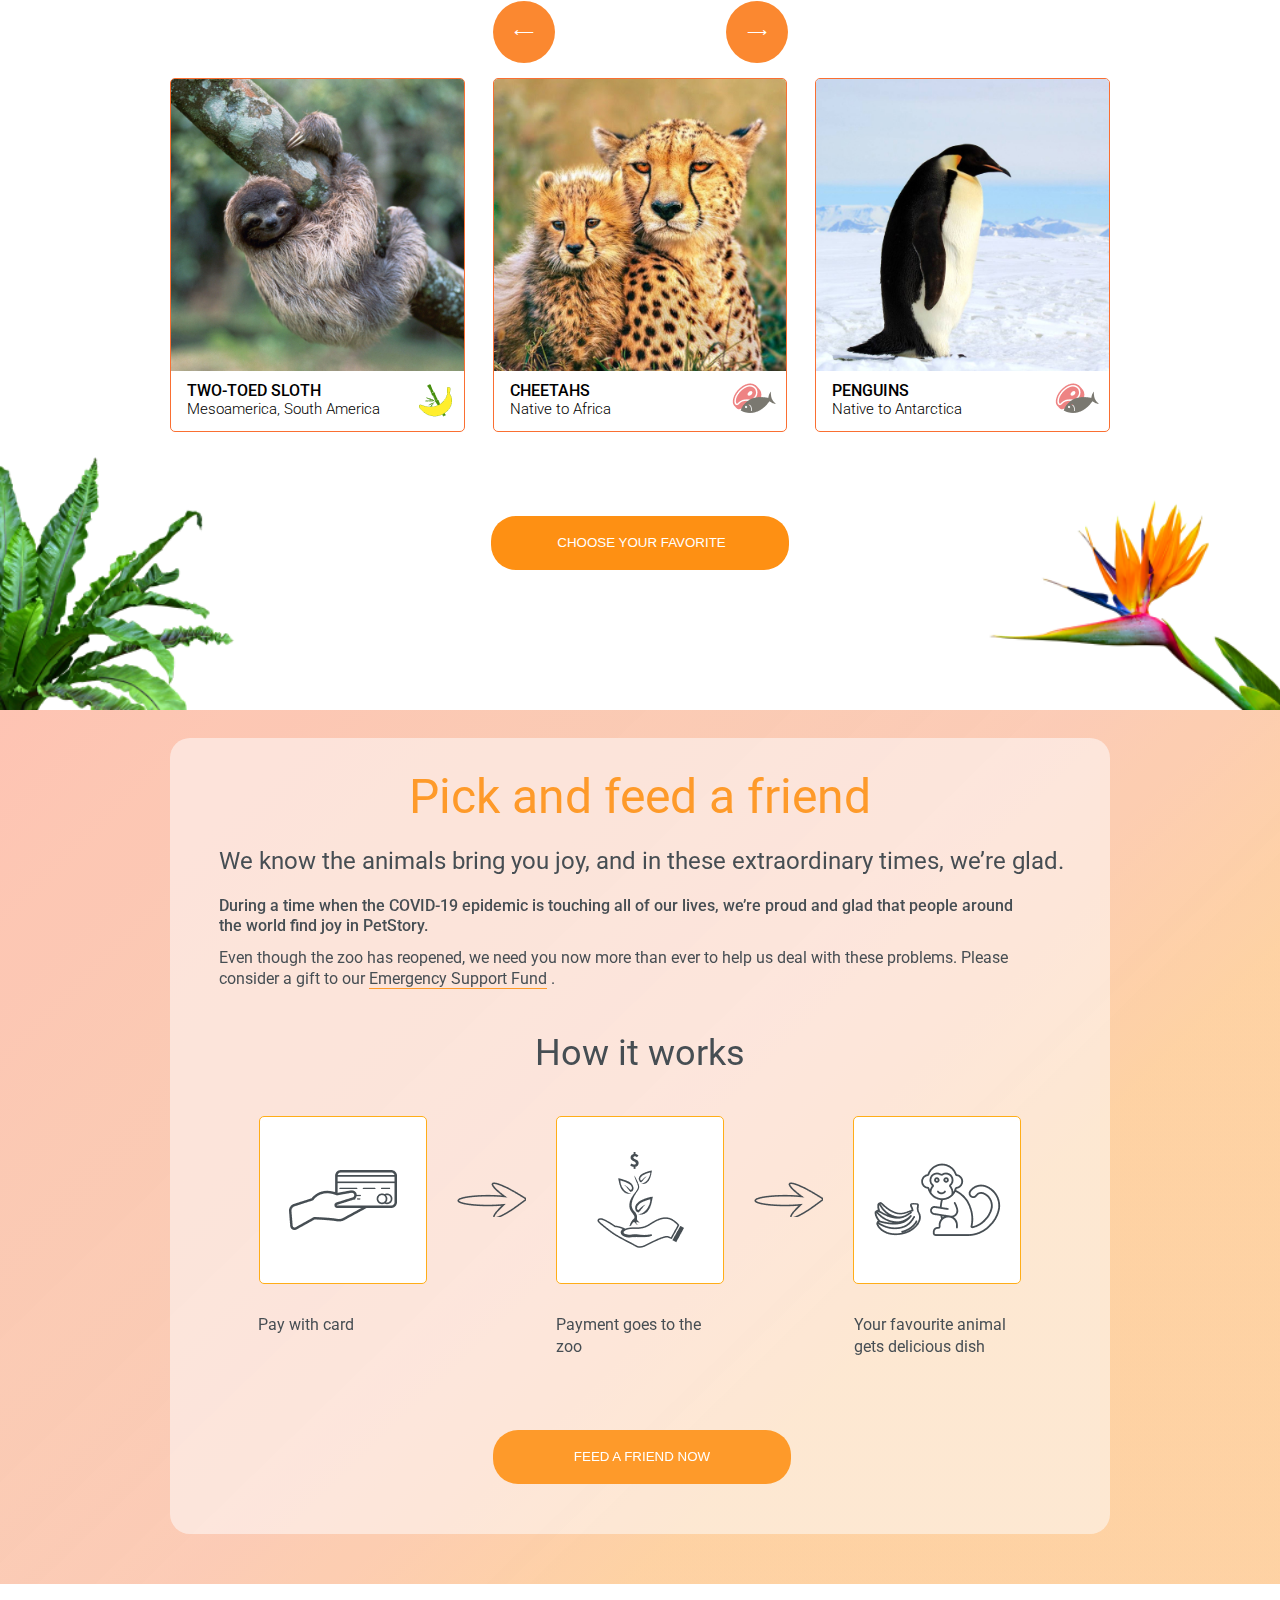
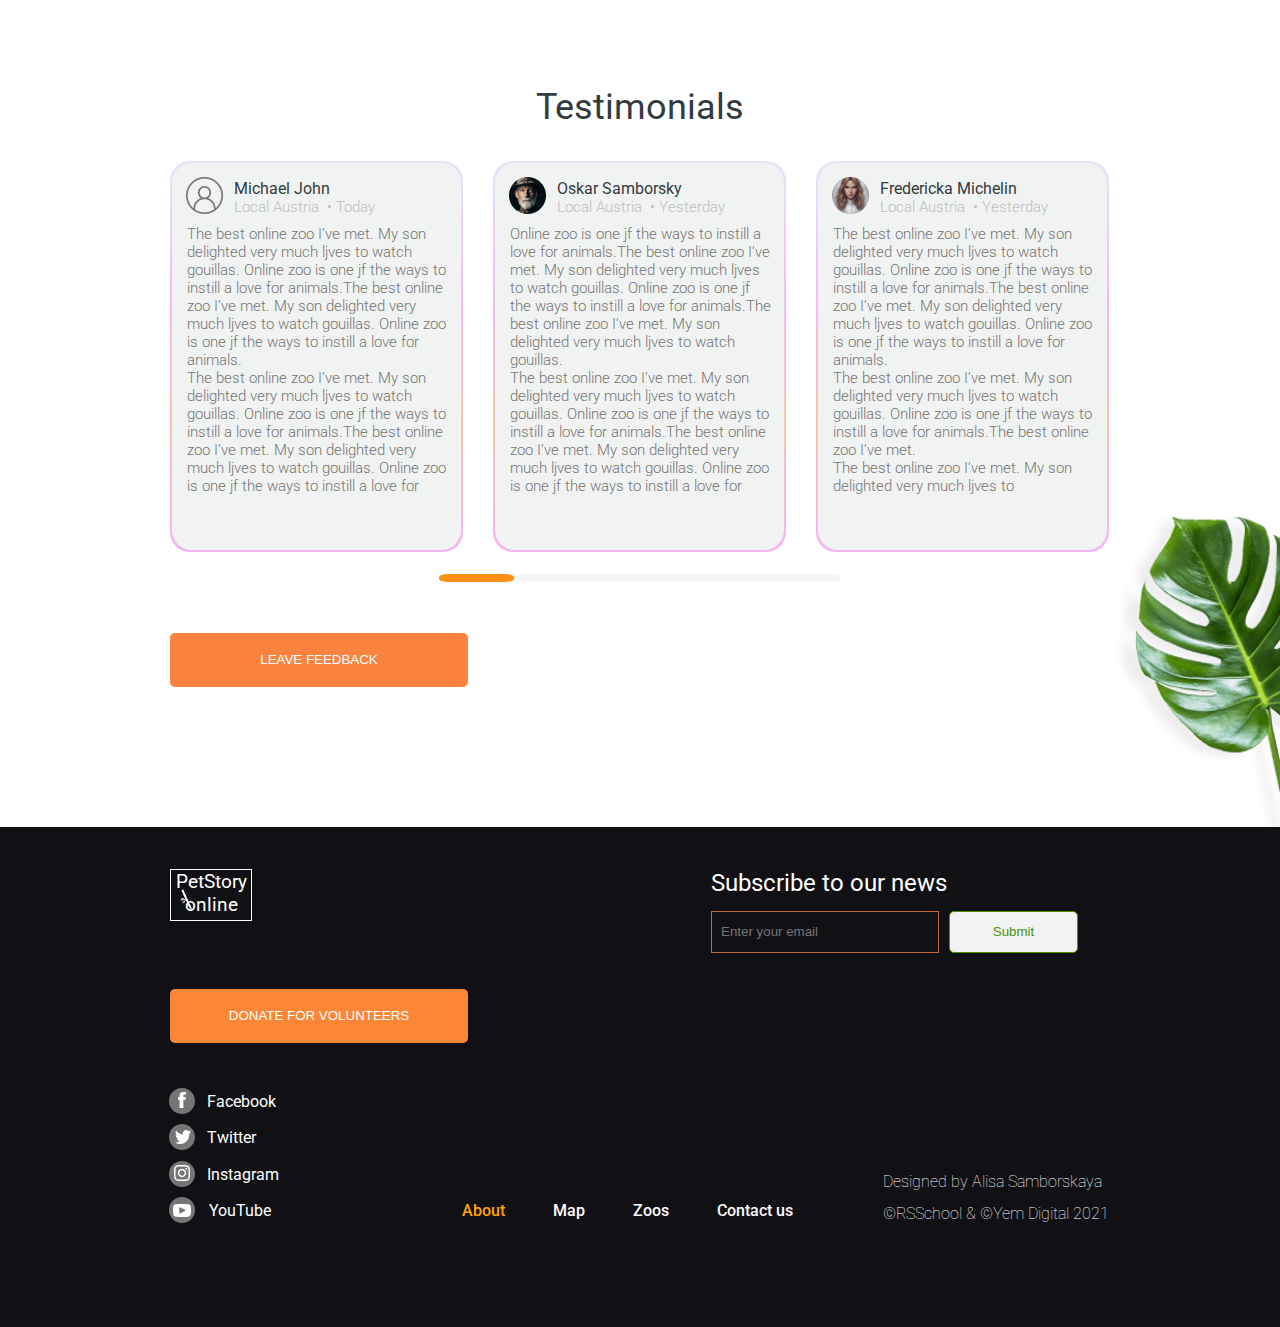
==== commit c58b3146: "feat: add adaptiv ot the landing page(640px)" ====
--- a/online-zoo/pages/main/index.html
+++ b/online-zoo/pages/main/index.html
@@ -30,7 +30,7 @@
                                     online</a>
                             </h1>
                         </div>
-                        <nav class="menu__body">
+                        <nav class="menu__body header__menu__body">
                             <div class="menu__list">
                                 <ul class="menu__list">
                                     <li><a class="about"
@@ -48,6 +48,9 @@
                     <div>
                         <a class="designed" href="https://www.figma.com/file/jfEFwkXVj1WRq7sUHDr8os/PetStory-online">Designed by ©</a>
                     </div>
+                    <div class="menu__burger">
+                        <img src="../../assets/images/burger_menu.png" alt="menu__burger">
+                    </div>
                 </div>
             </div>
         </div>
@@ -103,7 +106,7 @@
                                     <p class="animal__name">giant Pandas</p>
                                     <p class="animal__country">Native to Southwest China</p>
                                 </div>
-                                <div class="animal__food">
+                                <div class="animal__food banana__bamboo">
                                     <img src="../../assets/icons/banana-bamboo_icon.png" alt="banana-bamboo">
                                 </div>
                             </div>
@@ -131,7 +134,7 @@
                                     <p class="animal__name">Gorillas</p>
                                     <p class="animal__country">Native to Congo</p>
                                 </div>
-                                <div class="animal__food">
+                                <div class="animal__food banana__bamboo">
                                     <img src="../../assets/icons/banana-bamboo_icon.png" alt="banana-bamboo">
                                 </div>
                             </div>
@@ -145,7 +148,7 @@
                                     <p class="animal__name">Two-toed Sloth</p>
                                     <p class="animal__country">Mesoamerica, South America</p>
                                 </div>
-                                <div class="animal__food">
+                                <div class="animal__food banana__bamboo">
                                     <img src="../../assets/icons/banana-bamboo_icon.png" alt="banana-bamboo">
                                 </div>
                             </div>
@@ -206,16 +209,14 @@
                                         <img src="../../assets/images/pay.png" alt="pay">
                                     </div>
                                 </div>
-                                <div class="volumetric__arrow">
-                                    <img src="../../assets/images/volumetric__arrow.png" alt="volumetric__arrow">
+                                <div class="volumetric__arrow arrow1">
                                 </div>
                                 <div class="stage stage2">
                                     <div class="rect">
                                         <img src="../../assets/images/zoo.png" alt="zoo">
                                     </div>
                                 </div>
-                                <div class="volumetric__arrow">
-                                    <img src="../../assets/images/volumetric__arrow.png" alt="volumetric__arrow">
+                                <div class="volumetric__arrow arrow2">
                                 </div>
                                 <div class="stage stage3">
                                     <div class="rect">
@@ -404,32 +405,6 @@
                             </a>
                         </li>
                     </ul>
-                    <!--<div class="network__icons">
-                        <div class="icon1 icon">
-                            <div class="network__image">
-                                <img src="../../assets/icons/fb.png" alt="fb">
-                            </div>
-                            <p class="network__name"><a class="link" href="https://www.facebook.com/profile.php?id=100042262929899">Facebook</a></p>
-                        </div>
-                        <div class="icon2 icon">
-                            <div class="network__image">
-                                <img src="../../assets/icons/tw.png" alt="tw">
-                            </div>
-                            <p class="network__name"><a class="link" href="https://twitter.com/nkp1sss">Twitter</a></p>
-                        </div>
-                        <div class="icon3 icon">
-                            <div class="network__image">
-                                <img src="../../assets/icons/inst.png" alt="inst">
-                            </div>
-                            <p class="network__name"><a class="link" href="https://www.instagram.com/nikita__kovalyov/">Instagram</a></p>
-                        </div>
-                        <div class="icon4 icon">
-                            <div class="network__image">
-                                <img src="../../assets/icons/youtube.png" alt="youtube">
-                            </div>
-                            <p class="network__name"><a class="link" href="https://www.youtube.com/c/RollingScopesSchool">YouTube</a></p>
-                        </div>
-                    </div>-->
                     <nav class="menu__body footer__menu__body">
                         <div class="menu__list">
                             <ul class="menu__list">
--- a/online-zoo/pages/main/style.css
+++ b/online-zoo/pages/main/style.css
@@ -144,6 +144,9 @@
 
 .designed:hover {
     text-decoration: underline;
+}
+.menu__burger {
+    display: none;
 }
 
 
@@ -506,6 +509,10 @@
 
 
 .volumetric__arrow {
+    background-image: url('../../assets/images/volumetric__arrow.png');
+    background-repeat: no-repeat;
+    width: 69px;
+    height: 35px;
     margin: 0 30px;
 }
 
@@ -578,6 +585,7 @@
     background: linear-gradient(#E6E5F5, #F4BBF7, #FDC1B0, #F3B6F5);
     border-radius: 20px;
     margin-right: 30px;
+    min-width: 268px;
 }
 
 .human {
@@ -914,7 +922,6 @@
         min-height: 584px;
     }
     .watch__animal__title {
-        font-size: 92px;
         font-size: 85px;
         left: calc(50% - 400.25px/2 + 214.12px);
         margin: 53px 0 0 8px;
@@ -1045,5 +1052,235 @@
         left: 38px;
         top: 15px;
     }
-
+}
+
+@media screen and (max-width: 999px) {
+    .wrapper {
+        max-width: 600px;
+    }
+
+    .header {
+        height: 34px;
+        margin-bottom: 45px;
+        position: fixed;
+        top: 0;
+        left: 0;
+        width: 100%;
+        z-index: 100000;
+    }
+    .header__menu__body {
+        display: none;
+    }
+    div .designed {
+        display: none;
+    }
+    .menu__burger {
+        display: block;
+        margin-top: -10px;
+    }
+    .menu__burger:hover {
+        cursor: pointer;
+    }
+    .header__logo {
+        margin-top: -10px;
+        margin-left: -28px;
+    }
+    h1 {
+        font-size: 12.2899px;
+        border: none;
+    }
+    .header__logo__bamboo {
+        top: 14px;
+        left: -8px;
+    }
+    .header__logo__bamboo img {
+        width: 8px;
+    }
+
+    .watch__animal {
+        margin-top: 0px;
+    }
+    .watch__animal__content {
+        min-height: 374px;
+        background-size: 80%;
+    }
+    .orange__circle {
+        width: 238px;
+        height: 238px;
+        left: calc(50% - 237.6px/2 + 130.44px);
+        top: 44.23px;
+    }
+    .watch__animal__title {
+        font-size: 54.2894px;
+        max-width: 255px;
+        left: calc(50% - 255.64px/2 + 176.76px);
+        margin-top: 40px;
+        margin-left: 36px;
+    }
+    .watch__animal__button {
+        left: calc(50% - 298px/2 - 151px);
+        top: 279px;
+    }
+
+    .backstage {
+        background-image: url('../../assets/images/flower_foto1.png');
+        background-size: 161px 476px;
+        background-position: 106% -1%;
+        padding-bottom: 65px;
+    }
+    .backstage__image {
+        display: none;
+    }
+    .backstage__text {
+        max-width: 495px;
+        margin-top: -89px;
+    }
+    .backstage__title {
+        margin-left: 4px;
+        margin-bottom: 21px;
+    }
+    .backstage__text1 {
+        margin-bottom: 31px;
+    }
+    .backstage__text2 {
+        margin-left: 4px;
+        margin-bottom: 19px;
+    }
+
+    .pets {
+        margin-top: 0px;
+    }
+    .pets__animals {
+        grid-template-columns: 1fr 1fr;
+    }
+    .animal5 {
+        display: none;
+    }
+    .animal6 {
+        display: none;
+    }
+    .animal__text {
+        margin-left: 12px;
+        margin-top: -2px;
+    }
+    .animal__name {
+        font-size: 12.4695px;
+        margin-bottom: 16px;
+    }
+    .animal__country {
+        font-size: 11.6901px;
+    }
+    .animal__food img {
+        width: 36px;
+        margin-right: -4px;
+        margin-top: 4px;
+    }
+    .animal__food img {
+        width: 36px;
+        max-height: 36px;
+        margin-right: -4px;
+        margin-top: 4px;
+    }
+    .banana__bamboo {
+        margin-right: 8px;
+        margin-top: -8px;
+    }
+    .banana__bamboo img {
+        width: 100%;
+    }
+    .arrow {
+        top: 35.3%;
+    }
+    .arrow__left {
+        left: calc(50% - 62px/2 - 46px);
+    }
+    .arrow__right {
+        left: calc(50% - 62px/2 + 46px);
+    }
+    .pets__button {
+        margin-top: -20px;
+        margin-bottom: 0px;
+    }
+    .pets {
+        background-size: 14%;
+        background-image: url('../../assets/images/palm_foto3.png'), url('../../assets/images/strelitzia2.png');
+        background-repeat: no-repeat, no-repeat;
+        background-position: left bottom, right bottom;
+        padding-bottom: 1px;
+        overflow: hidden;
+        background-size: 20.7%, 27%;
+    }
+
+    .feed__friend .wrapper {
+        min-width: 640px;
+    }
+    .feed__friend__content {
+        margin-top: -44px;
+    }
+    .content__title {
+        font-size: 42px;
+        padding-top: 9px;
+    }
+    .content__text1 {
+        padding-left: 20px;
+        font-size: 22px;
+    }
+    .content__text2 {
+        padding-left: 20px;
+        font-weight: 500;
+        max-width: 620px;
+    }
+    .content__text3 {
+        padding-left: 20px;
+    }
+    .how__works__title {
+        margin-top: -10px;
+        margin-bottom: 19px;
+    }
+    .volumetric__arrow {
+        background-image: none;
+        background-image: url('../../assets/images/green__arrow.png');
+        background-repeat: no-repeat;
+        position: absolute;
+        width: 100px;
+        height: 35px;
+    }
+    .arrow1 {
+        top: -9.2%;
+        left: 21.5%;
+    }
+    .arrow2 {
+        top: -9.2%;
+        right: 22.2%;
+    }
+    .stages {
+        margin-left: -12px;
+        position: relative;
+    }
+    .stage2 {
+        margin: 0 42px;
+    }
+    .stages__text {
+    }
+    .stage1__text {
+        min-width: 168px;
+        position: relative;
+        top: 2px;
+        left: 82px;
+    }
+    .stage2__text {
+        min-width: 168px;
+        position: relative;
+        top: 2px;
+        right: 6px;
+    }
+    .stage3__text {
+        min-width: 168px;
+        position: relative;
+        top: 2px;
+        right: 94px;
+    }
+    .wrapper__content__button {
+        margin-top: -22px;
+    }
 }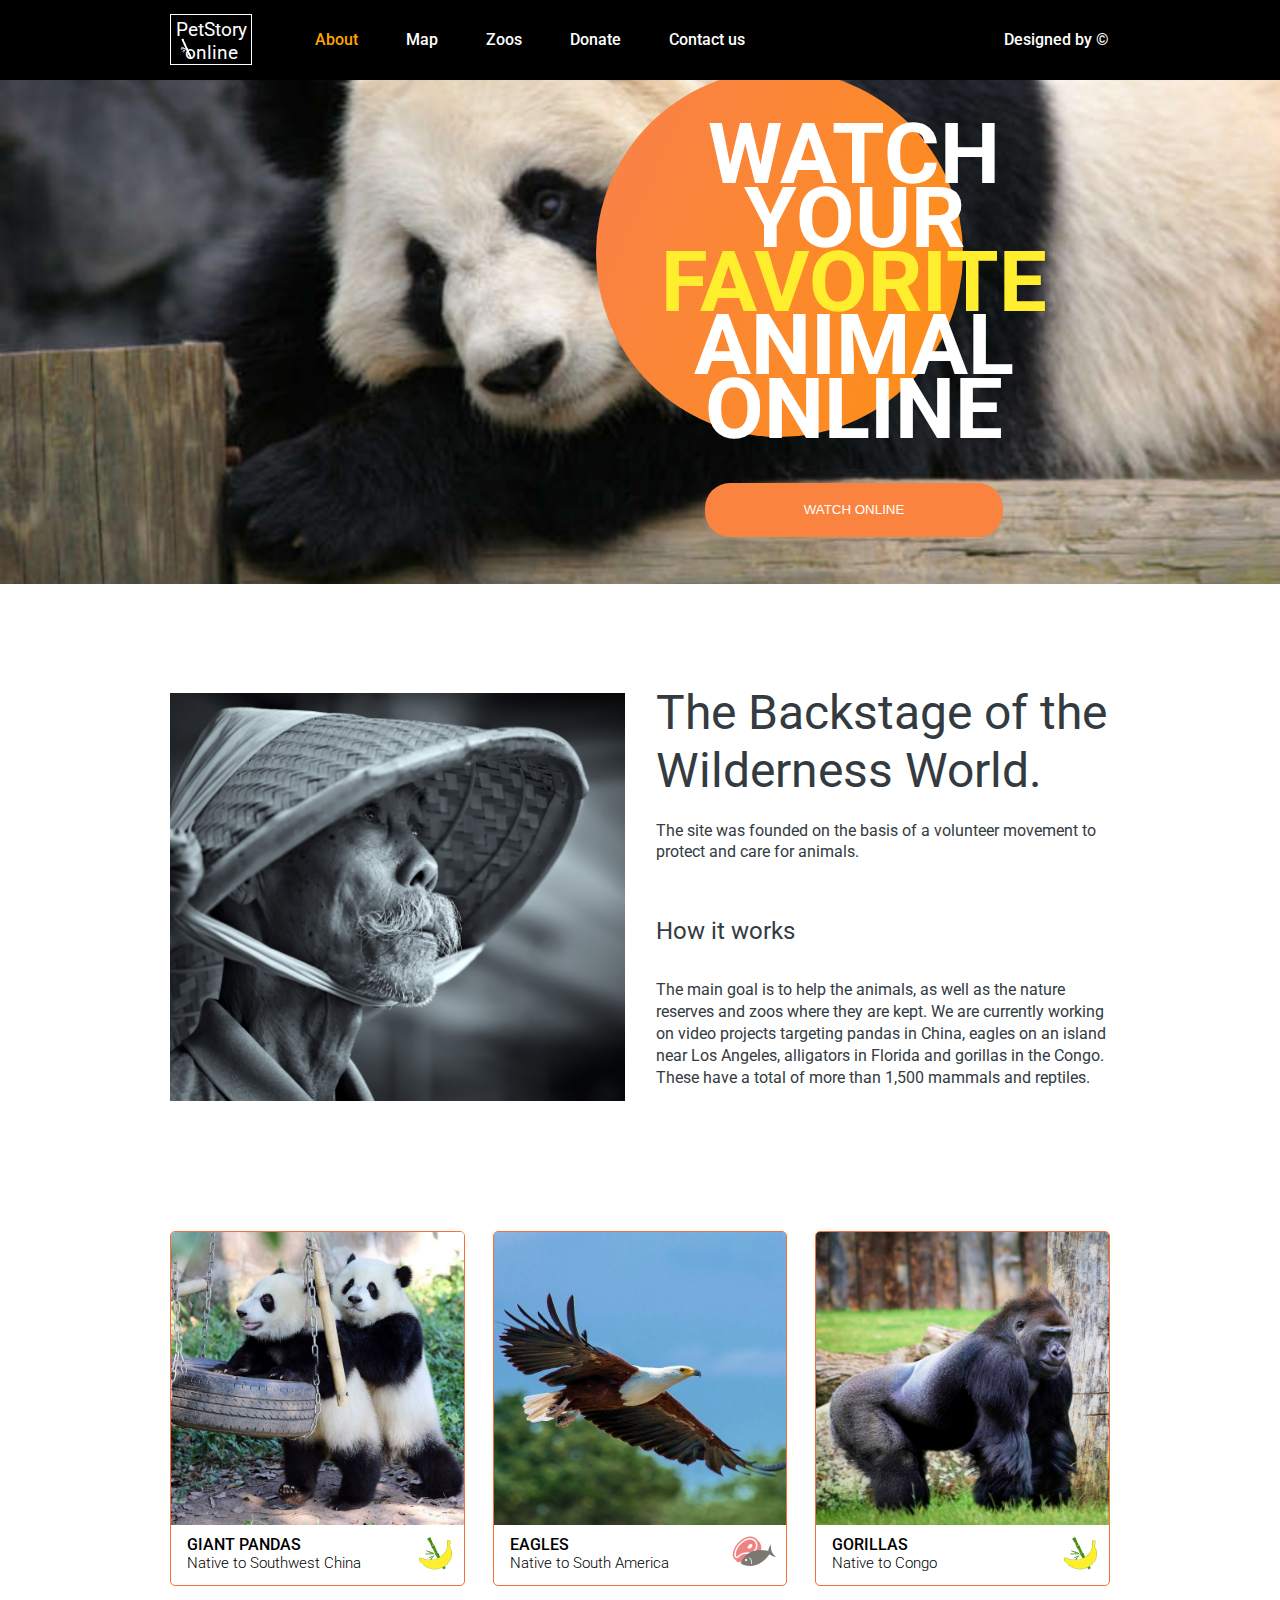
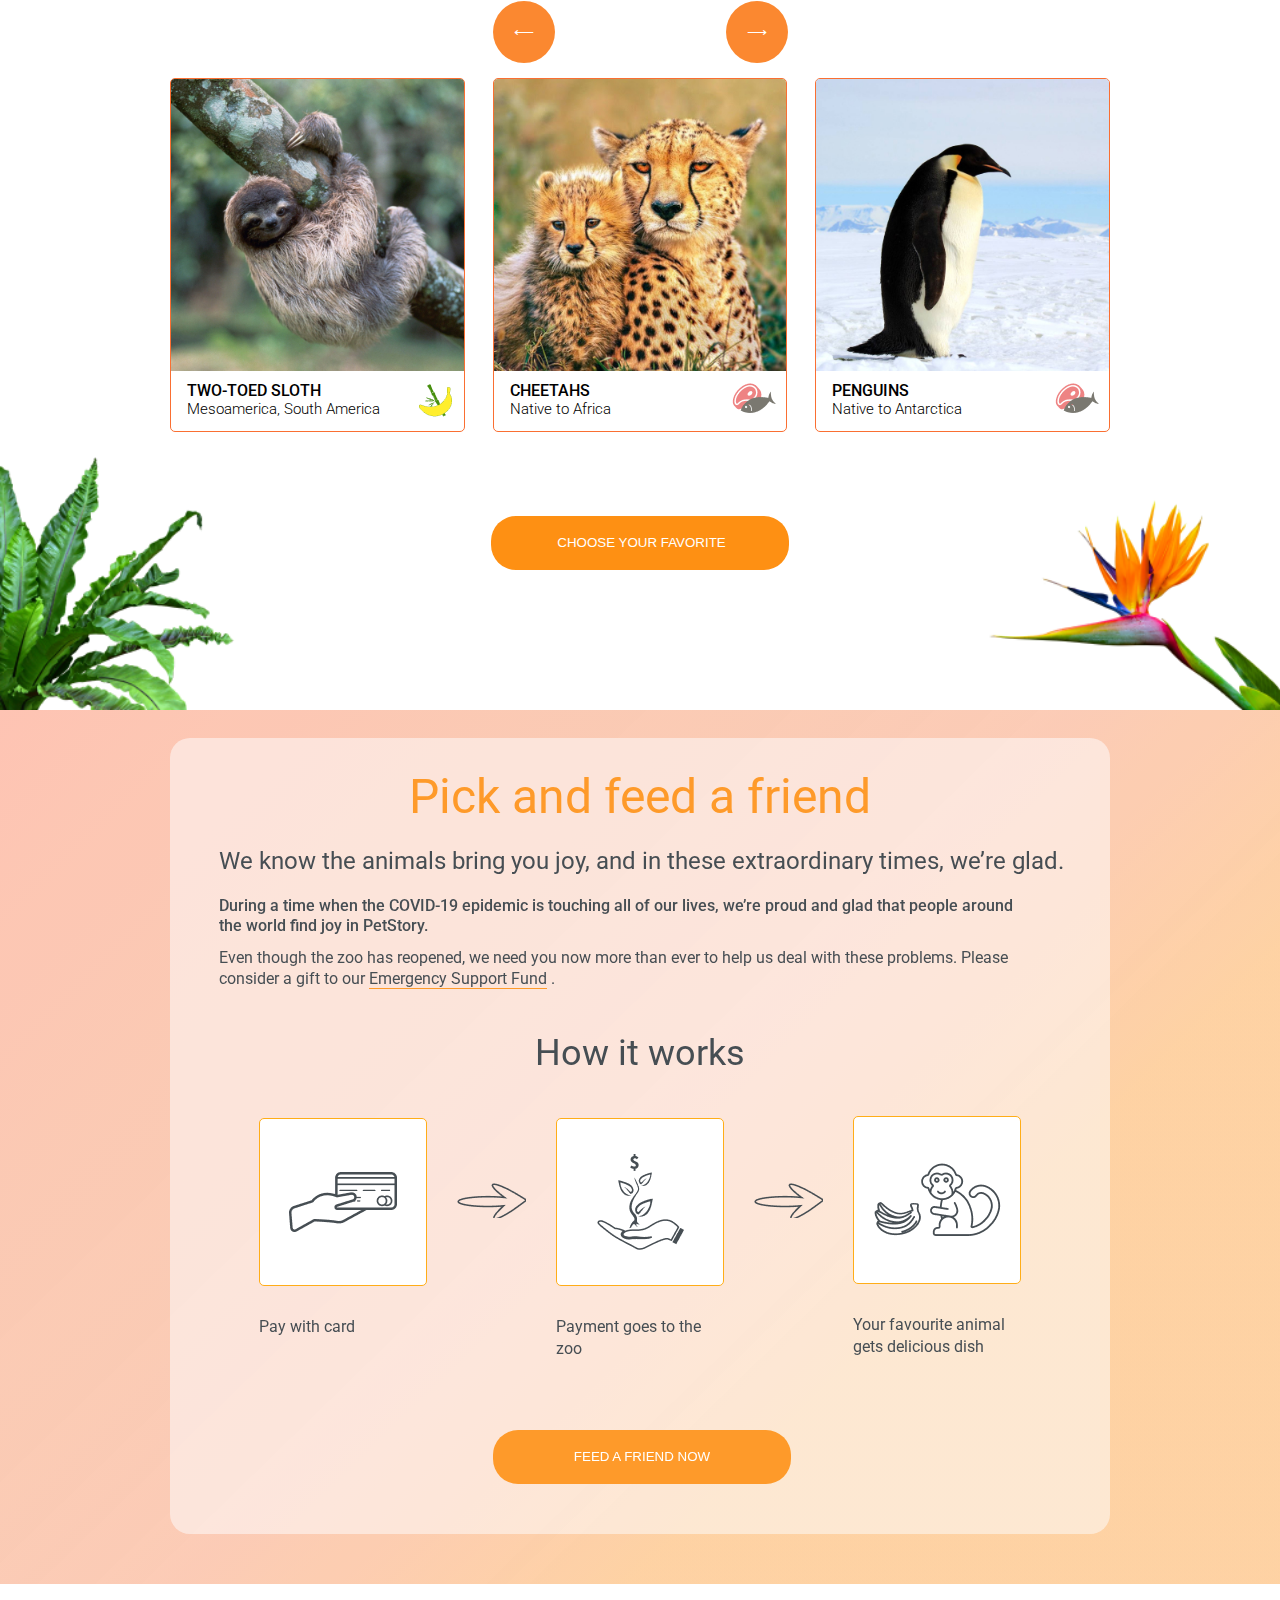
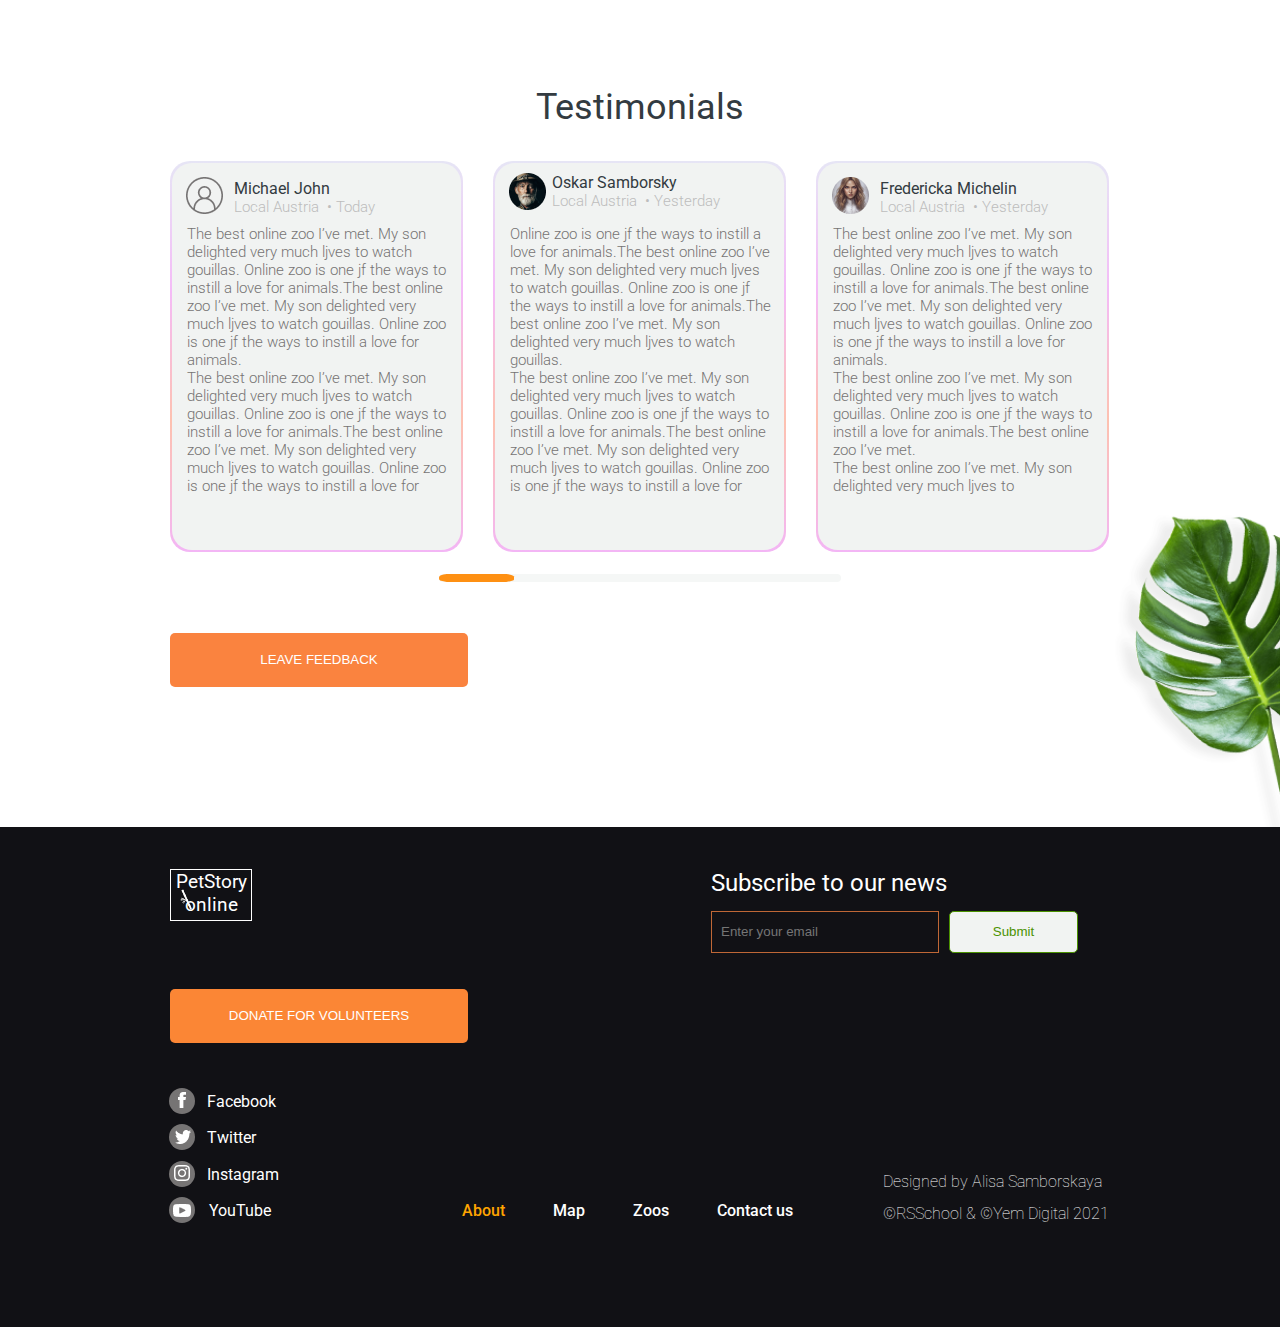
==== commit d8d59812: "feat: add adaptiv on the landing page and petstory page (640px)" ====
--- a/online-zoo/pages/main/index.html
+++ b/online-zoo/pages/main/index.html
@@ -208,6 +208,7 @@
                                     <div class="rect">
                                         <img src="../../assets/images/pay.png" alt="pay">
                                     </div>
+                                    <p class="stage1__text">Pay with card</p>
                                 </div>
                                 <div class="volumetric__arrow arrow1">
                                 </div>
@@ -215,6 +216,7 @@
                                     <div class="rect">
                                         <img src="../../assets/images/zoo.png" alt="zoo">
                                     </div>
+                                    <p class="stage2__text">Payment goes to the zoo</p>
                                 </div>
                                 <div class="volumetric__arrow arrow2">
                                 </div>
@@ -222,12 +224,11 @@
                                     <div class="rect">
                                         <img src="../../assets/images/monkey.png" alt="monkey">
                                     </div>
+                                    <p class="stage3__text">Your favourite animal gets delicious dish</p>
                                 </div>
                             </div>
                             <div class="stages__text">
-                                <p class="stage1__text">Pay with card</p>
-                                <p class="stage2__text">Payment goes to the zoo</p>
-                                <p class="stage3__text">Your favourite animal gets delicious dish</p>
+                                
                             </div>
                             <form class="wrapper__content__button" action="https://rolling-scopes-school.github.io/nkp1sss-JSFE2022Q3/online-zoo/pages/donate" method="GET">
                                 <button type="submit" class="content__button button">Feed a friend now</button>
@@ -269,10 +270,10 @@
                             <div class="wrapper__human">
                                 <div class="human human2">
                                     <div class="human__info">
-                                        <div class="human__photo">
+                                        <div class="human__photo photo2">
                                             <img src="../../assets/icons/user2.png" alt="user2">
                                         </div>
-                                        <div class="human__text">
+                                        <div class="human__text htext2">
                                             <p class="name">Oskar Samborsky</p>
                                             <p class="location">Local Austria &nbsp;• Yesterday</p>
                                         </div>
@@ -337,7 +338,7 @@
                                 </label>
                             </div>
                         </div>
-                        <button class="testimionals__leave__feedback button">leave feedback</button>
+                        <div class="wrp__test_feedback"><button class="testimionals__leave__feedback button">leave feedback</button></div>
                     </div>
                 </div>
             </div>
@@ -371,7 +372,7 @@
                             </form>
                         </div>
                     </div>
-                    <ul class="network__icons">
+                    <ul class="network__icons nw_ic1">
                         <li class="network__item">
                             <a class="net__link" href="#">
                                 <span class="span">
@@ -402,6 +403,36 @@
                                     <img class="network youtube" src="../../assets/icons/youtube.png" alt="youtube">
                                 </span>
                                 YouTube
+                            </a>
+                        </li>
+                    </ul>
+                    <ul class="network__icons nw_ic2">
+                        <li class="network__item">
+                            <a class="net__link" href="#">
+                                <span class="span">
+                                    <img class="network fb" src="../../assets/icons/fb.png" alt="fb">
+                                </span>
+                            </a>
+                        </li>
+                        <li class="network__item">
+                            <a class="net__link" href="#">
+                                <span class="span">
+                                    <img class="network tw" src="../../assets/icons/tw.png" alt="tw">
+                                </span>
+                            </a>
+                        </li>
+                        <li class="network__item">
+                            <a class="net__link" href="#">
+                                <span class="span">
+                                    <img class="network inst" src="../../assets/icons/inst.png" alt="inst">
+                                </span>
+                            </a>
+                        </li>
+                        <li class="network__item">
+                            <a class="net__link" href="#">
+                                <span class="span">
+                                    <img class="network youtube" src="../../assets/icons/youtube.png" alt="youtube">
+                                </span>
                             </a>
                         </li>
                     </ul>
--- a/online-zoo/pages/main/style.css
+++ b/online-zoo/pages/main/style.css
@@ -489,7 +489,13 @@
     display: flex;
     justify-content: center;
     align-items: center;
-    margin-bottom: 30px;
+    margin-bottom: 47px;
+}
+
+.stages p {
+    text-align: left;
+    line-height: 140%;
+    margin-top: 30px;
 }
 
 .stage {
@@ -514,14 +520,13 @@
     width: 69px;
     height: 35px;
     margin: 0 30px;
-}
-
-.stages__text {
-    display: flex;
-    justify-content: center;
-    text-align: left;
-    line-height: 140%;
-    margin-bottom: 45px;
+    position: relative;
+    bottom: 45px;
+}
+
+.stage1 {
+    position: relative;
+    bottom: 9px;
 }
 
 .stage1__text {
@@ -529,9 +534,15 @@
     margin-top: 0;
 }
 
+.stage2 {
+    position: relative;
+    top: 2px;
+}
+
 .stage2__text {
     width: 168px;
-    margin: 0 130px;
+    position: relative;
+    top: 0px;
 }
 
 .stage3__text {
@@ -848,7 +859,9 @@
     position: relative;
     top: 32px;
     left: -23px;
-
+}
+.nw_ic2 {
+    display: none;
 }
 
 .network {
@@ -1023,12 +1036,21 @@
     .wrapper__human {
         justify-content: center;
         min-width: 293px;
-        min-height: 391px;
+        height: 391px;
     }
     .human {
         min-width: 289px;
-        min-height: 387px;
+        height: 387px;
     } 
+    .photo2 {
+        position: relative;
+        bottom: 4px;
+    }
+    .htext2 {
+        position: relative;
+        top: -6px;
+        left: -5px;
+    }
     .wrapper__human:last-child {
         display: none;
     }
@@ -1060,7 +1082,7 @@
     }
 
     .header {
-        height: 34px;
+        height: 36px;
         margin-bottom: 45px;
         position: fixed;
         top: 0;
@@ -1098,7 +1120,7 @@
     }
 
     .watch__animal {
-        margin-top: 0px;
+        margin-top: 3px;
     }
     .watch__animal__content {
         min-height: 374px;
@@ -1214,6 +1236,9 @@
     .feed__friend .wrapper {
         min-width: 640px;
     }
+    .feed__friend {
+        max-height: 781px;
+    }
     .feed__friend__content {
         margin-top: -44px;
     }
@@ -1246,11 +1271,12 @@
         height: 35px;
     }
     .arrow1 {
-        top: -9.2%;
+        top: -5.2%;
         left: 21.5%;
+        z-index: 2;
     }
     .arrow2 {
-        top: -9.2%;
+        top: -5.2%;
         right: 22.2%;
     }
     .stages {
@@ -1260,27 +1286,107 @@
     .stage2 {
         margin: 0 42px;
     }
-    .stages__text {
-    }
     .stage1__text {
         min-width: 168px;
         position: relative;
-        top: 2px;
-        left: 82px;
     }
     .stage2__text {
         min-width: 168px;
-        position: relative;
-        top: 2px;
-        right: 6px;
     }
     .stage3__text {
         min-width: 168px;
         position: relative;
         top: 2px;
-        right: 94px;
     }
     .wrapper__content__button {
-        margin-top: -22px;
+        margin-top: -20px;
+    }
+
+    .testimonials {
+        margin-top: 58px;
+    }
+    .testimionals__people {
+        flex-direction: column;
+    }
+    .wrapper__human {
+        width: 600px;
+        height: 109px;
+        margin-bottom: 15px;
+    }
+    .human {
+        min-width: 596px;
+        height: 105px;
+        text-overflow: clip;
+    }
+    .human__info {
+        margin-left: -5px;
+    }
+    .wrapper__testimionals__feed-bar {
+        display: none;
+    }
+    .testimionals__leave__feedback {
+    }
+    .wrp__test_feedback {
+        display: flex;
+        justify-content: center;
+    }
+    .testimionals__leave__feedback {
+        width: 240px;
+        margin-top: 11px;
+        margin-bottom: 80px;
+    }
+    .testimonials {
+        background-position: 101.2% 116%;
+        background-size: 120px;
+    }
+    
+    .footer {
+        height: 282px;
+    }
+    .subscribe__form {
+        display: none;
+    }
+    .footer__logo {
+        order: -2;
+    }
+    .network__icons {
+        order: -1;
+    }
+    .nw_ic1 {
+        display: none;
+    }
+    .nw_ic2 {
+        display: block;
+    }
+    .footer__content {
+        align-items: center;
+    }
+    .footer__logo {
+        margin-top: -70px;
+    }
+    .footer__logo__bamboo {
+        top: 33px;
+    }
+    .network__icons {
+        margin-right: -33px;
+        margin-top: -16px;
+    }
+    .network__icons li {
+        margin-bottom: 26px;
+    }
+    .wrapper__donat__button {
+        margin-top: -84px;
+    }
+    .footer__menu__body {
+        left: -40px;
+        top: 52px;
+    }
+    .menu__list li {
+        margin-right: 37px;
+    }
+    .designer__end {
+        position: relative;
+        left: 372px;
+        top: -13px;
     }
 }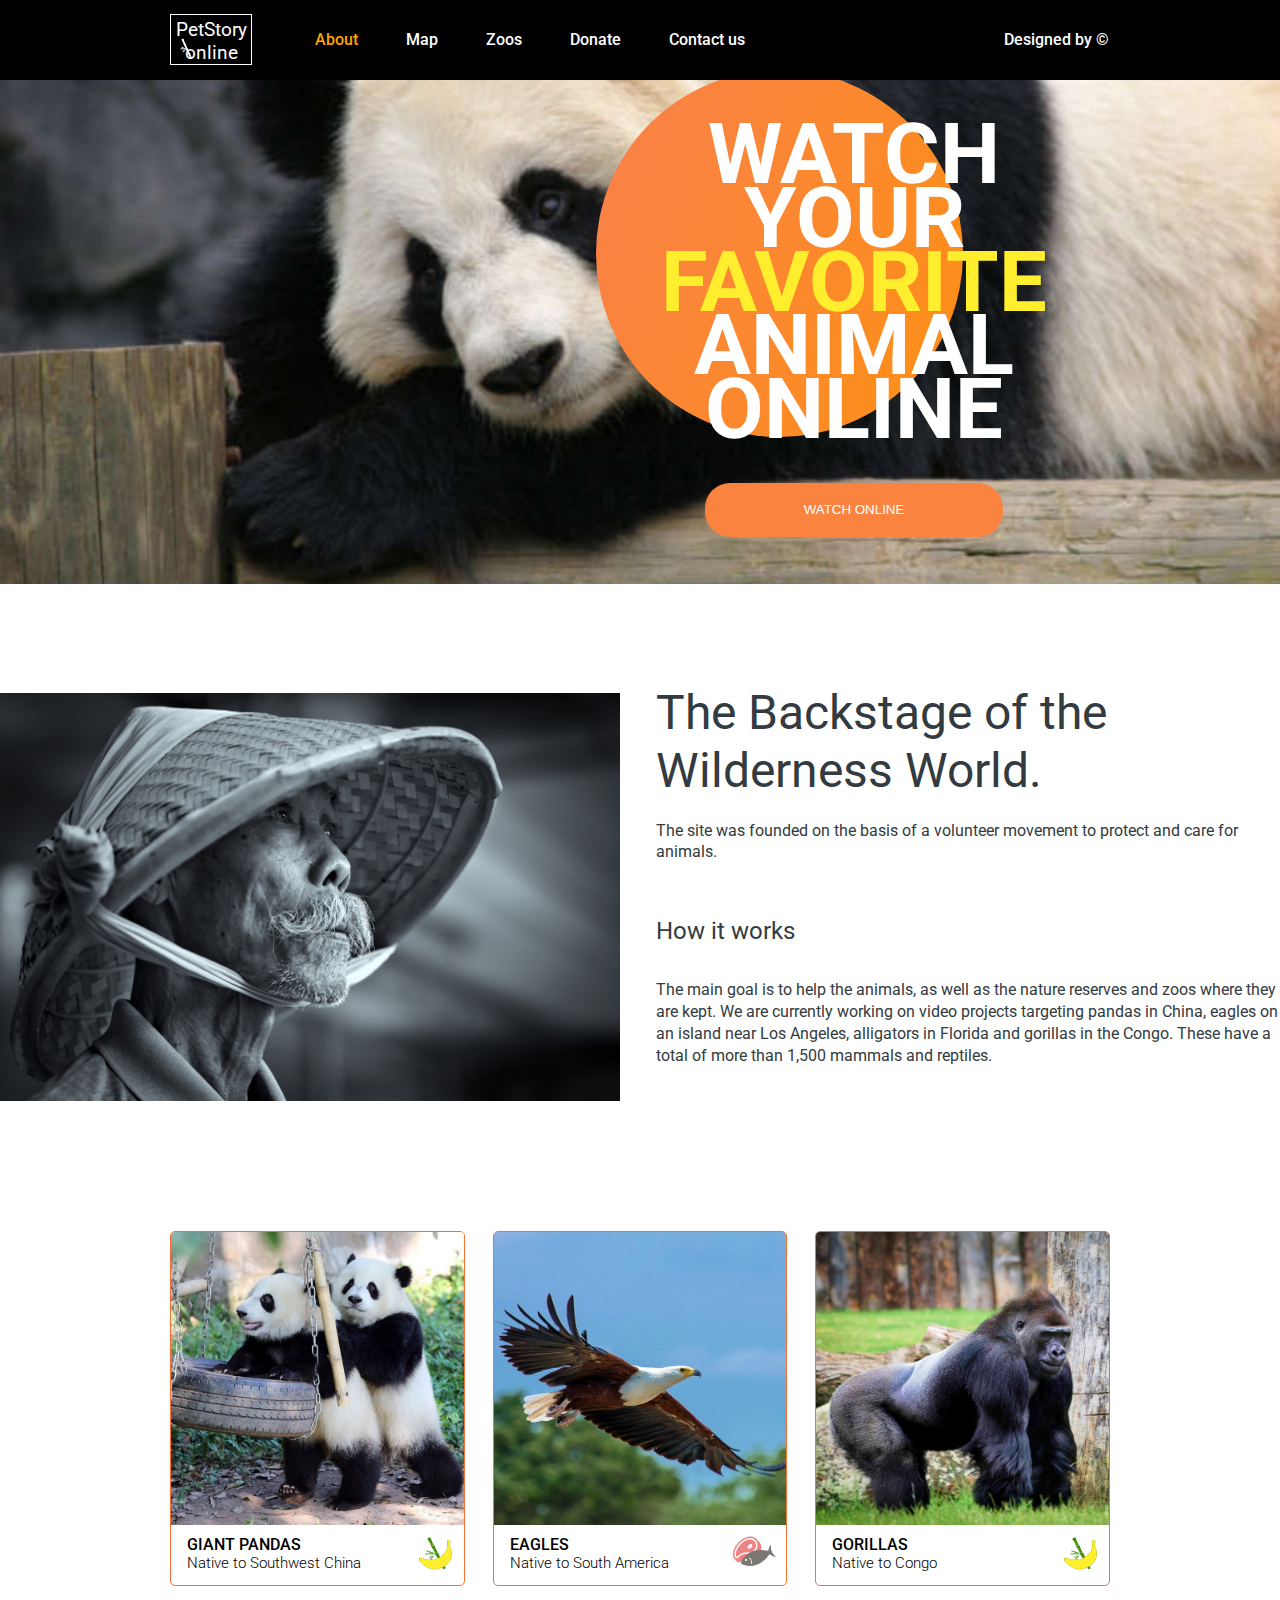
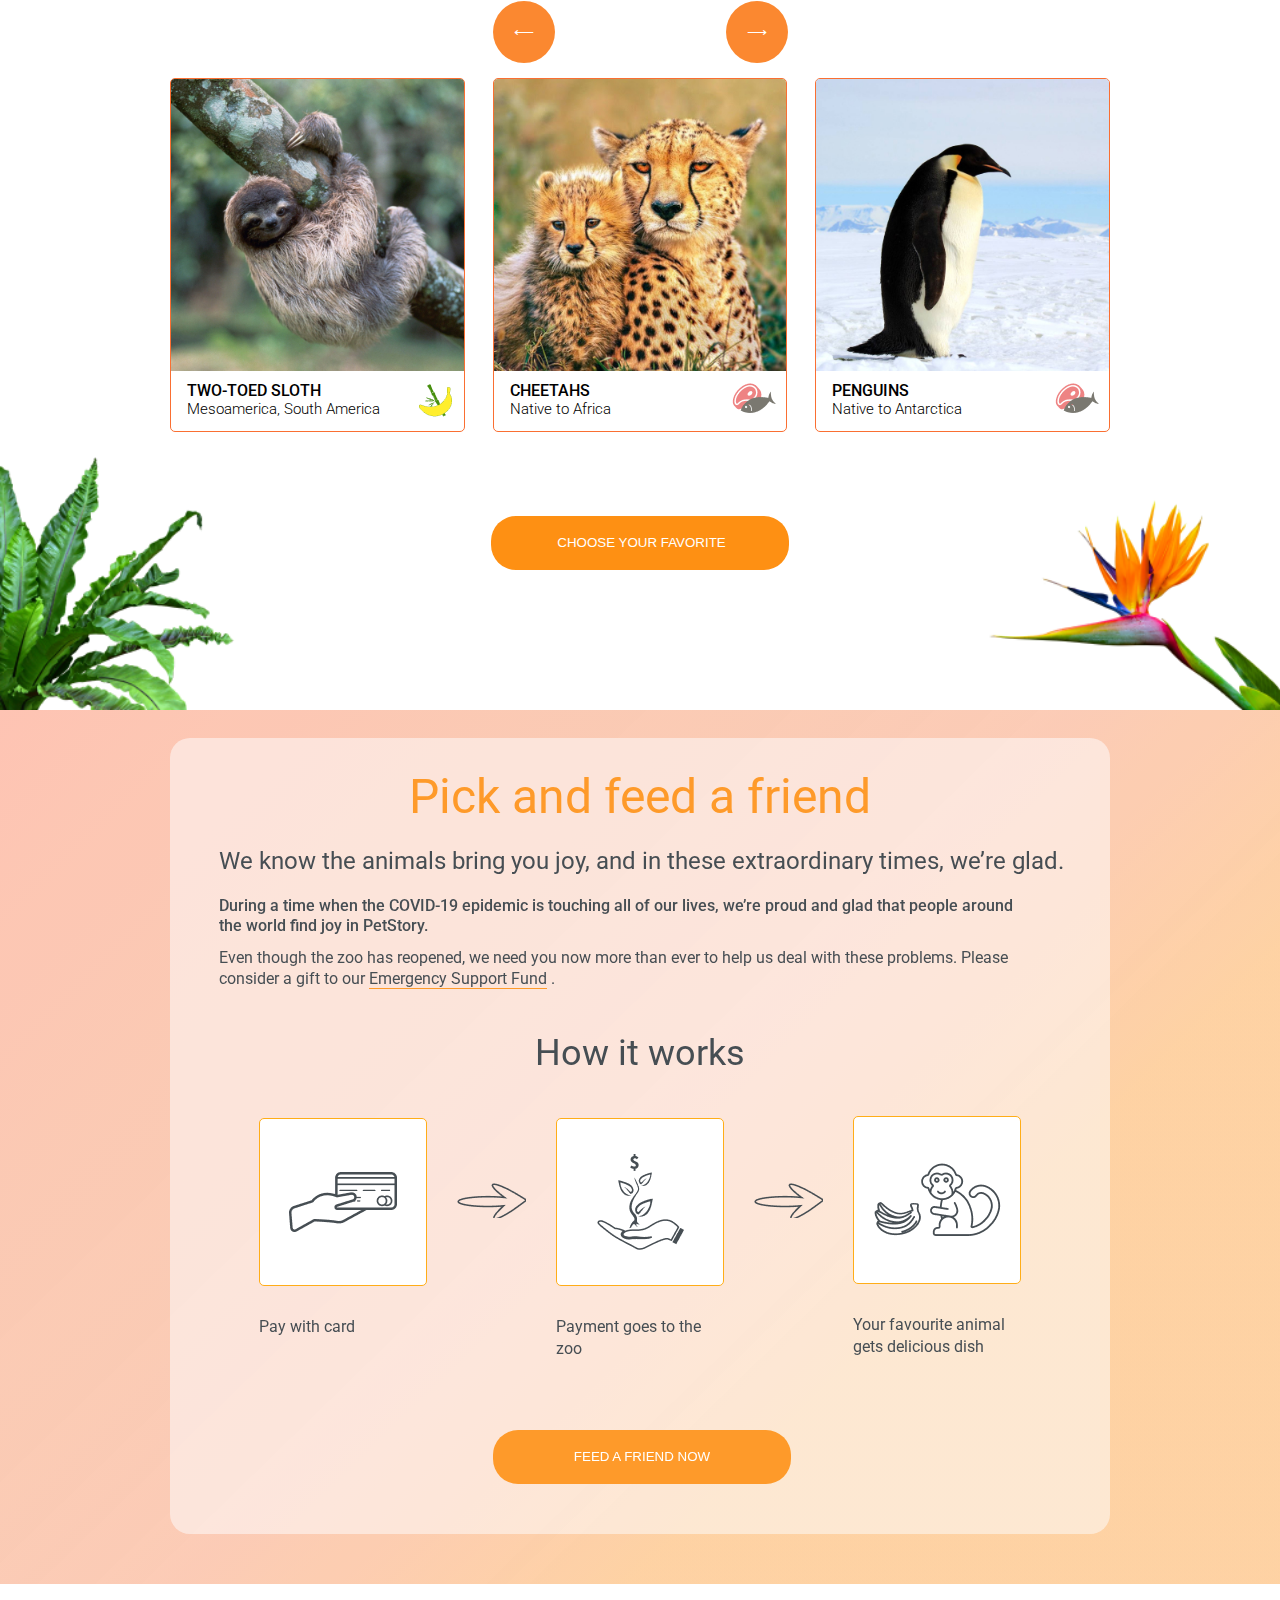
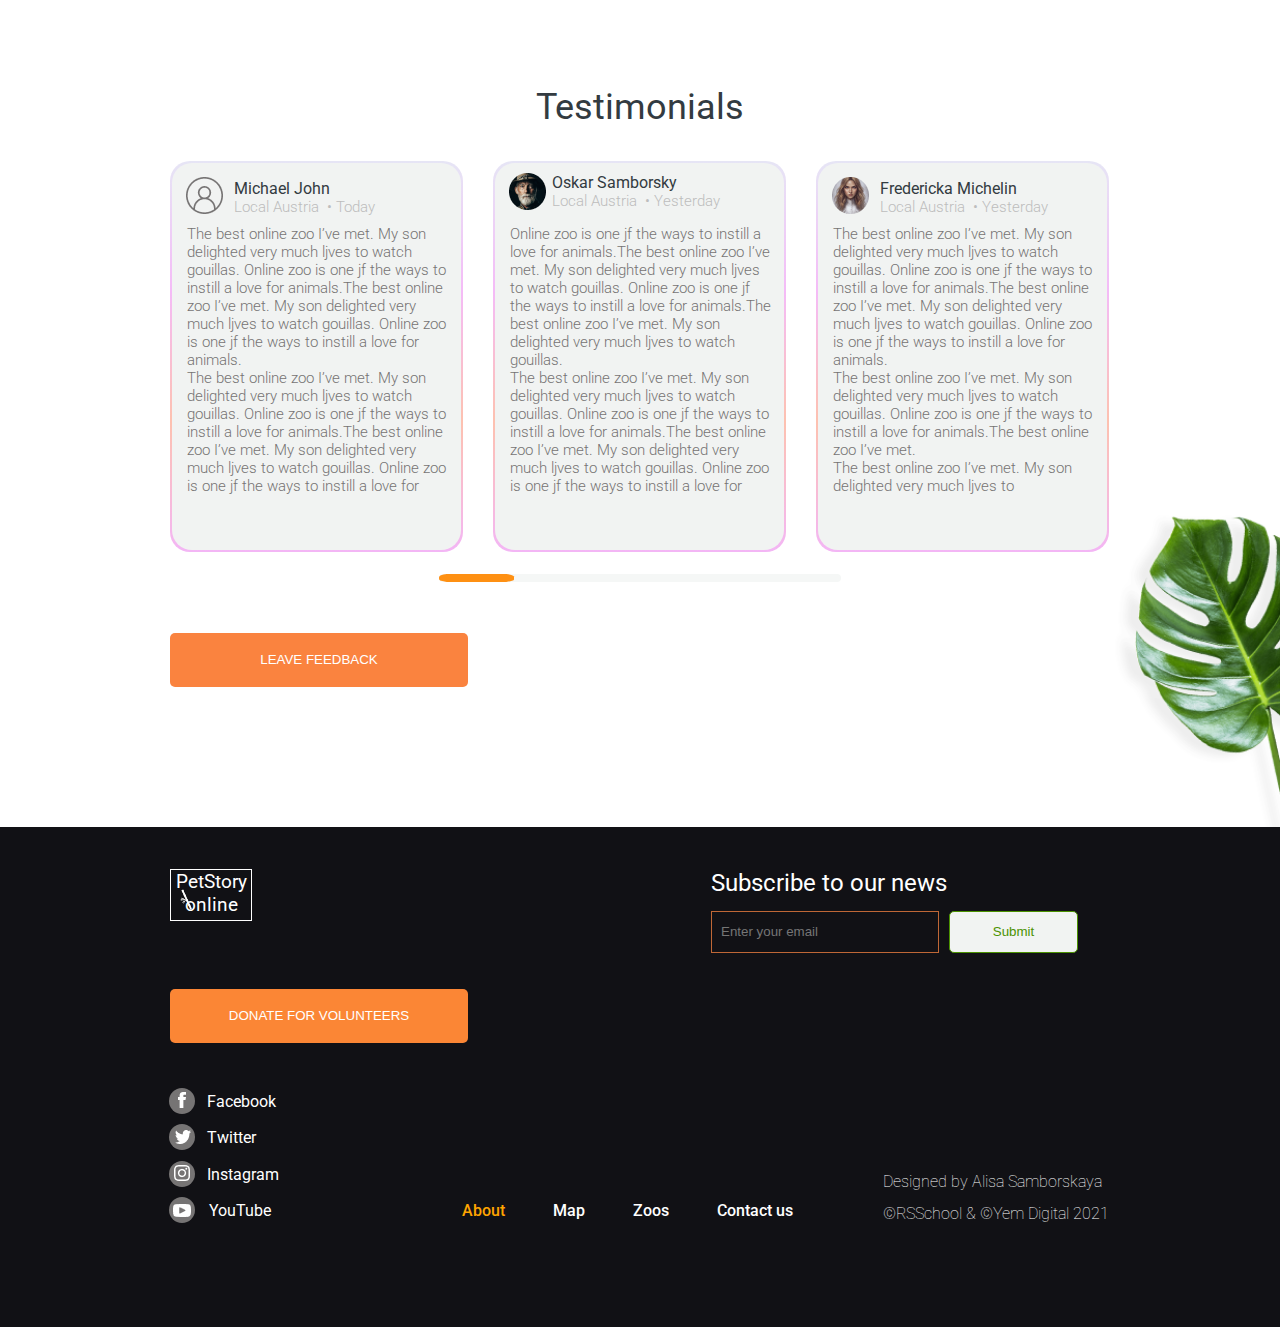
==== commit b17ab93b: "feat: add adaptiv on the landing page (320px)" ====
--- a/online-zoo/pages/main/index.html
+++ b/online-zoo/pages/main/index.html
@@ -62,7 +62,7 @@
                     <div class="orange__circle">
                         <h2 class="watch__animal__title">Watch your <span>favorite</span> animal online</h1>
                     </div>
-                    <button class="watch__animal__button button">
+                    <button class="watch__animal__button button bntw">
                         <span class="animal__btn-helper">
                         </span>
                         watch online
@@ -72,7 +72,7 @@
         </section>
         <section class="backstage">
             <div class="container">
-                <div class="wrapper">
+                <div class="wrpbtn"><button class="pets__button button btnb">watch online</button></div>
                 <div class="backstage__content">
                     <div class="backstage__image">
                         <img src="../../assets/images/bamboo-cap.jpg" alt="bamboo cap">
@@ -444,7 +444,7 @@
                                 </li>
                                 <li><a href="#" class="menu__link">Map</a></li>
                                 <li><a href="#" class="menu__link">Zoos</a></li>
-                                <li><a href="#" class="menu__link">Contact us</a></li>
+                                <li class="con__us"><a href="#" class="menu__link">Contact&nbsp;us</a></li>
                             </ul>
                         </div>
                     </nav>
--- a/online-zoo/pages/main/style.css
+++ b/online-zoo/pages/main/style.css
@@ -201,6 +201,10 @@
     left: calc(50% - 298px/2 + 332px);
     border-radius: 25px;
     -moz-border-radius: 25px;
+}
+
+.btnb {
+    display: none;
 }
 
 .animal__btn-helper {
@@ -1234,7 +1238,7 @@
     }
 
     .feed__friend .wrapper {
-        min-width: 640px;
+        max-width: 640px;
     }
     .feed__friend {
         max-height: 781px;
@@ -1389,4 +1393,252 @@
         left: 372px;
         top: -13px;
     }
+}
+
+@media screen and (max-width: 639px) {
+    .wrapper {
+        max-width: 300px;
+    }
+
+    .watch__animal {
+        margin-top: 34px;
+    }
+    .watch__animal__content {
+        min-height: 187px;
+    }
+    .orange__circle {
+        width: 119.09px;
+        height: 119.09px;
+        left: calc(50% - 119.09px/2 + 62.45px);
+        top: 22.17px;
+    }
+    .watch__animal__title {
+        font-size: 28px;
+        left: calc(50% - 128.13px/2 + 85.67px);
+        max-width: 128px;
+        margin-top: 19px;
+        margin-left: 19px;
+    }
+
+    .backstage {
+        background: none;
+        background-image: url('../../assets/images/flower320.png');
+        background-repeat: no-repeat;
+        background-position: 100% 10.7%;
+        margin-bottom: -40px;
+    }
+    .btnw {
+        display: none;
+    }
+    .btnb {
+        display: block;
+        position: absolute;
+        top: 40px;
+    }
+    .wrpbtn {
+        display: flex;
+        justify-content: center;
+    }
+    .backstage__text {
+        margin-top: -24px;
+        margin-left: 6px;
+    }
+    .backstage__title {
+        font-size: 24px;
+    }
+    .backstage__text1 {
+        margin-top: -11px;
+        margin-left: 6px;
+        max-width: 297px;
+    }
+    .backstage__text2 {
+        margin-left: 6px;
+        margin-top: -10px;
+    }
+    .backstage__text3 {
+        margin-left: 4px;
+        margin-top: -10px;
+        max-width: 297px;
+    }
+
+    .pets {
+        background-image: url('../../assets/images/palm_foto4.png'), url('../../assets/images/strelitzia4.png');
+        background-repeat: no-repeat, no-repeat;
+        background-position: left bottom, right 100.2%;
+        background-size: 18%, 20%;
+    }
+    .arrow {
+        display: none;
+    }
+    .pets__animals {
+        grid-template-columns: 1fr;
+        row-gap: 20px;
+    }
+    .animal {
+        margin-left: 6px;
+        width: 285px;
+        height: 332px;
+    }
+    .wrapper__pets__button {
+        margin-top: 40px;
+        margin-bottom: 58px;
+    }
+
+    .feed__friend {
+        min-height: 1082px;
+    }
+    .feed__friend .wrapper {
+        width: 300px;
+    }
+    .feed__friend__content {
+        max-width: 300px;
+        margin-top: -28px;
+        min-height: 1042px;
+    }
+    .content__title {
+        font-size: 24px;
+        padding-top: 21px;
+    }
+    .content__text1 {
+        font-size: 18px;
+        text-align: center;
+        margin-top: -22px;
+        margin-left: -24px;
+    }
+    .content__text2 {
+        display: none;
+    }
+    .content__text3 {
+        display: none;
+    }
+    .how__works__title {
+        font-size: 24px;
+        margin-top: 20px;
+        margin-bottom: 28px;
+    }
+    .stages {
+        flex-direction: column;
+        margin-bottom: 30px;
+    }
+    .stages p {
+        margin-top: 10px;
+    }
+    .stage {
+        margin-left: 12px;
+        margin-bottom: 14px;
+    }
+    .stage2 {
+        margin-left: 54px;
+    }
+    .arrow1 {
+        transform: rotate(85deg);
+        top: 25.3%;
+        left: 58%;
+    }
+    .arrow2 {
+        transform: rotate(85deg);
+        top: 59%;
+        left: 58%;
+    }
+    .stage3 p {
+        margin-top: 8px;
+    }
+    .wrapper__content__button {
+        padding-left: 0;
+    }
+
+    .testimonials {
+        margin-top: 30px;
+        background-image: url('../../assets/images/leav_foto4.png');
+        background-repeat: no-repeat;
+        background-position: 100% 107%;
+        background-size: 16%;
+    }
+    .testimionals__people {
+        margin-bottom: 4px;
+    }
+    .testimionals__title {
+        font-size: 24px;
+        margin-bottom: 18px;
+    }
+    .human__info {
+        margin-top: -5px;
+    }
+    .human__photo {
+        margin-right: 8px;
+    }
+    .photo2 {
+        margin-top: 6px;
+        margin-left: 17px;
+        margin-right: 10px;
+    }
+    .htext2 {
+        margin-top: 28px;
+        margin-left: -2px;
+    }
+    .human2 p {
+        margin-top: -8px;
+        margin-left: 2px;
+    }
+    .wrapper__human {
+        width: 300px;
+    }
+
+    .human {
+        min-width: 296px;
+    }
+    .testimionals__leave__feedback {
+        margin-bottom: 60px;
+    }
+
+    .footer {
+        height: 334px;
+    }
+    .footer__content {
+        flex-direction: column;
+        align-items: center;
+        justify-content: space-between;
+    }
+    .footer__logo {
+        margin-top: 20px;
+        margin-left: -101px;
+    }
+    .footer__logo__bamboo {
+        top: 18px;
+        margin-left: 73px;
+    }
+    .footer__logo h2{
+        border: none;
+        width: 128px;
+    }
+    .nw_ic2 {
+        display: flex;
+        margin-top: -32px;
+        margin-left: -8px;
+    }
+    .nw_ic2 li {
+        margin-right: 42px;
+    }
+    .wrapper__donat__button {
+        margin-top: 21px;
+        margin-left: -28px;
+    }
+    .designer__end {
+        left: 14px;
+        top: -19px;
+    }
+    .designer__end p {
+        font-size: 14px;
+        font-weight: 100;
+        letter-spacing: 0.5px;
+        line-height: 30px;
+    }
+    .footer__menu__body {
+        top: 94px;
+        margin-left: 10px;
+    }
+    .footer__menu__body .menu__list li{
+        margin-right: 30px;
+        max-width: 90px;
+    }
 }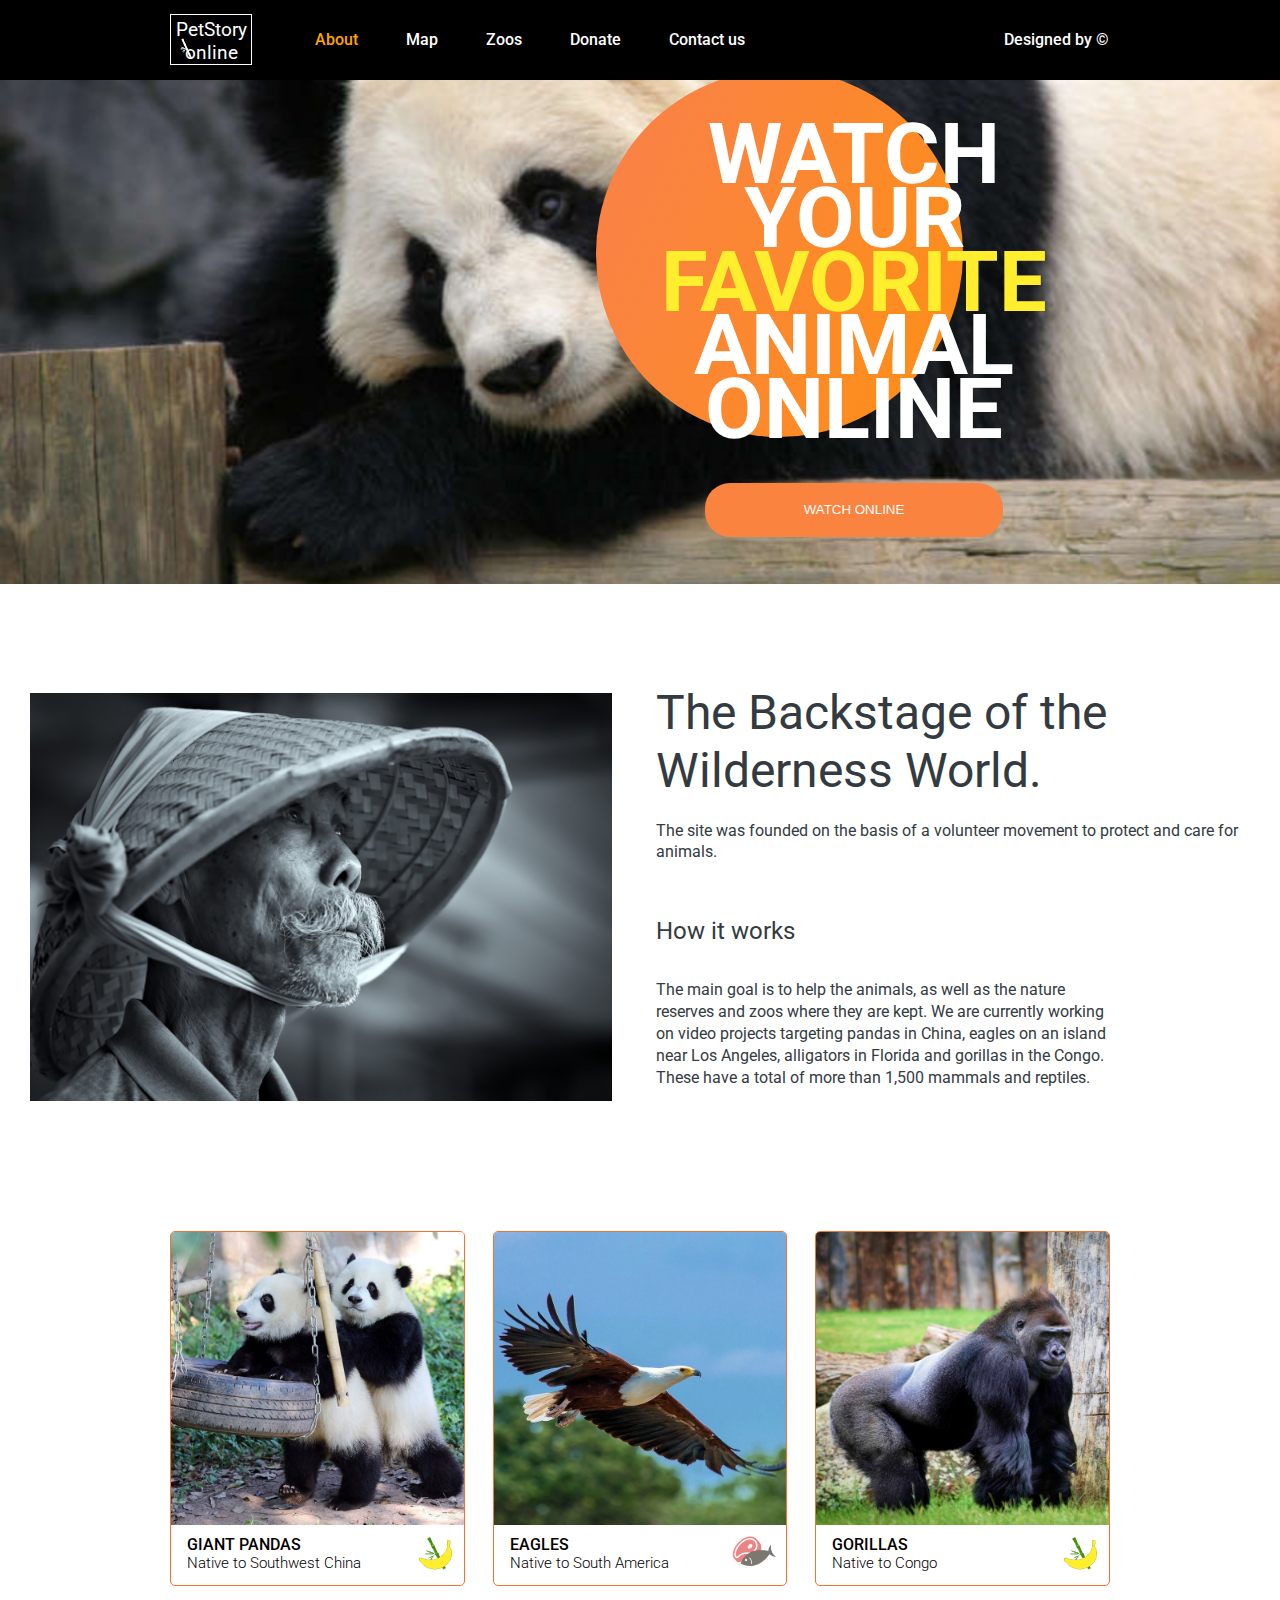
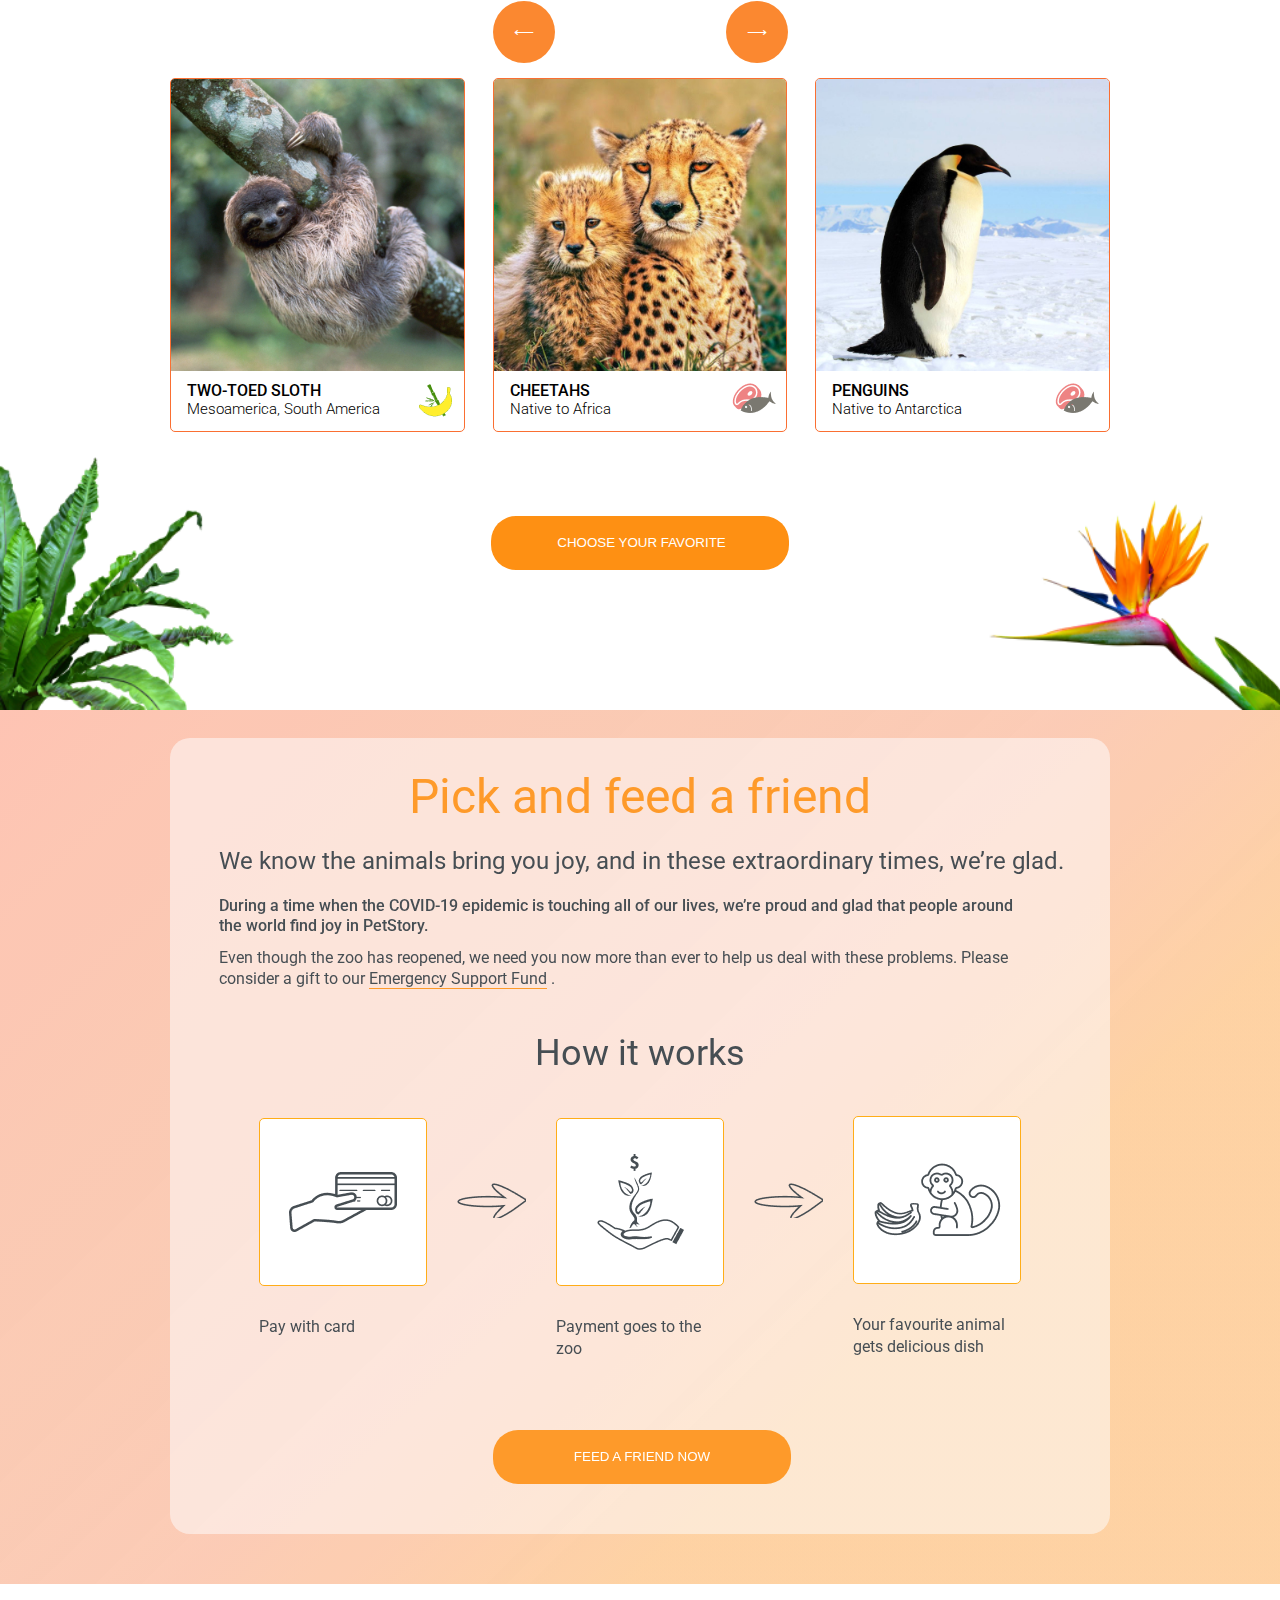
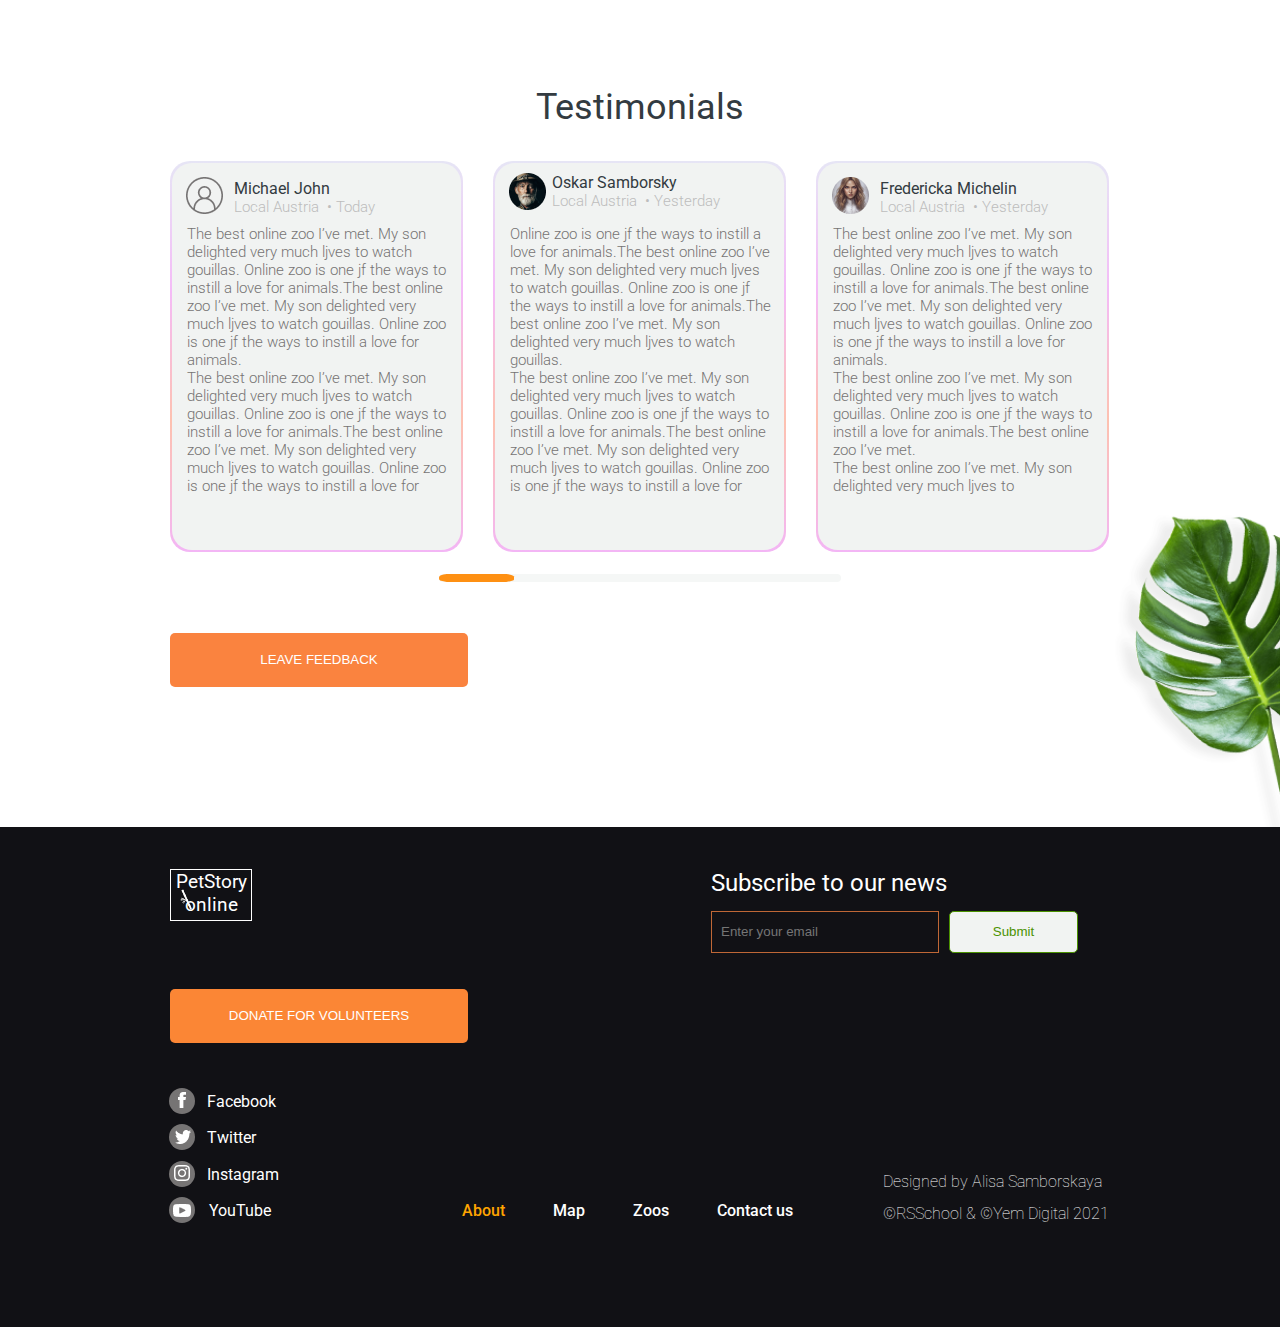
==== commit f002ad6e: "feat: add burger-menu on the landing and donate pages" ====
--- a/online-zoo/pages/main/index.html
+++ b/online-zoo/pages/main/index.html
@@ -16,6 +16,38 @@
     <title>petstory</title>
 </head>
 <body>
+    <nav class="navbar">
+        <div class="container">
+            <div class="navbar__wrap">
+                <div class="header__logo">
+                    <div class="header__logo__bamboo">
+                        <img src="../../assets/icons/bamboo_orange.svg" alt="bamboo">
+                    </div>
+                    <h2>
+                        <a href="https://rolling-scopes-school.github.io/nkp1sss-JSFE2022Q3/online-zoo/pages/main">PetStory
+                            online</a>
+                    </h2>
+                </div>
+                <div class="wrapper__menu">
+                    <ul class="burger__menu">
+                        <li><a class="about"
+                                href="https://rolling-scopes-school.github.io/nkp1sss-JSFE2022Q3/online-zoo/pages/main">About</a>
+                        </li>
+                        <li><a href="#" class="menu__link">Map</a></li>
+                        <li><a href="#" class="menu__link">Zoos</a></li>
+                        <li><a href="https://rolling-scopes-school.github.io/nkp1sss-JSFE2022Q3/online-zoo/pages/donate"
+                                class="menu__link">Donate</a></li>
+                        <li><a href="#" class="menu__link">Contact us</a></li>
+                        <li><a href="#" class="menu__link">Designed by ©</a></li>
+                    </ul>
+                </div>
+                <div class="close__bm">
+                    <img src="../../assets/icons/x_icon.svg" alt="x_icon">
+                </div>
+                <div class="overlay"></div>
+            </div>
+        </div>
+    </nav>
     <header class="header">
         <div class="container">
             <div class="wrapper">
@@ -455,5 +487,6 @@
             </div>
         </div>
     </footer>
+    <script src="menu-burger.js"></script>
 </body>
 </html>--- a/online-zoo/pages/main/style.css
+++ b/online-zoo/pages/main/style.css
@@ -145,10 +145,104 @@
 .designed:hover {
     text-decoration: underline;
 }
+
 .menu__burger {
     display: none;
 }
 
+
+/* Menu-burger */
+.header__logo h2 {
+    border: 1.18841px solid #FE9013;
+    font-weight: 400;
+    font-size: 15.2116px;
+    line-height: 120%;
+    text-align: center;
+    vertical-align: center;
+    padding-top: 4px;
+    border-radius: 1px;
+}
+
+.header__logo h2 a {
+    color: #FE9013;
+    padding: 0;
+}
+
+.navbar__wrap {
+    margin-left: 38px;
+    margin-top: 10px;
+}
+
+.navbar .header__logo {
+    width: 66px;
+    height: 42px;
+    margin-top: -3px;
+}
+
+.navbar .header__logo__bamboo {
+    position: absolute;
+    top: 28px;
+    margin-left: 26px;
+}
+
+.wrapper__menu {
+    margin-top: 32px;
+    margin-left: -68px;
+}
+
+.burger__menu li {
+    list-style-type: none;
+    margin-bottom: 19px;
+}
+
+.burger__menu li a {
+    color: black;
+    font-size: 16px;
+}
+
+.close__bm {
+    position: absolute;
+    top: 25px;
+    right: 25px;
+    width: 25px;
+    height: 25px;
+}
+
+.close__bm img {
+    width: 100%;
+}
+
+.navbar {
+    background-color: white;
+    position: fixed;
+    z-index: 100000000;
+    left: -100%;
+    width: 100%;
+    transition: 0.4s;
+}
+.navbar.open {
+    left: 0;
+}
+
+.overlay {
+    position: fixed;
+    top: 0;
+    left: -200%;
+    width: 100vw;
+    height: 100vh;
+    z-index: 900;
+    background-color: black;
+    opacity: 0.5;
+    margin-top: 308px;
+}
+
+.overlay.open {
+    left: 0;
+}
+
+body.noscroll {
+    overflow-y: hidden;
+}
 
 /* Watch__animal */
 .watch__animal {
@@ -346,23 +440,27 @@
 .animal__image img {
     max-width: 100%;
     height: auto;
-    -webkit-transition: all 1s ease; /* Safari and Chrome */
-    -moz-transition: all 1s ease; /* Firefox */
-}
-
-.animal__image img:hover{
-    -webkit-transform: scale(1.1); /* Safari and Chrome */
-    -moz-transform: scale(1.1); /* Firefox */
+    -webkit-transition: all 1s ease;
+    /* Safari and Chrome */
+    -moz-transition: all 1s ease;
+    /* Firefox */
+}
+
+.animal__image img:hover {
+    -webkit-transform: scale(1.1);
+    /* Safari and Chrome */
+    -moz-transform: scale(1.1);
+    /* Firefox */
     filter: brightness(50%);
 }
 
-.animal .animal__image:hover + .animal__description .animal__text{
+.animal .animal__image:hover+.animal__description .animal__text {
     animation: moving 0.6s normal forwards ease-in-out;
     color: white;
 }
 
 @keyframes moving {
-    
+
     from {
         transform: translateY(0px);
     }
@@ -479,7 +577,7 @@
 .content__text3 a {
     color: #333B41;
     border-bottom: 1px solid #FE9013;
-    
+
 }
 
 .how__works__title {
@@ -680,6 +778,7 @@
 input[type=range]::-webkit-slider-runnable-track {
     background: #F5F7F6;
 }
+
 /* Feed-bar */
 
 .testimionals__leave__feedback {
@@ -762,7 +861,7 @@
     align-items: center;
 }
 
-input[type=email] { 
+input[type=email] {
     background-color: #111115;
     width: 228px;
     border: 1px solid #BF6736;
@@ -789,6 +888,7 @@
 .wrapper__wrapper {
     width: 100%;
 }
+
 .wrapper__donat__button {
     margin-top: 36px;
     width: 298px;
@@ -828,7 +928,7 @@
     position: relative;
     top: 26px;
     right: 1px;
-} 
+}
 
 .footer__designed {
     font-weight: 100;
@@ -864,6 +964,7 @@
     top: 32px;
     left: -23px;
 }
+
 .nw_ic2 {
     display: none;
 }
@@ -926,7 +1027,7 @@
     .menu__list li {
         margin-right: 48px;
     }
-    
+
 
     .orange__circle {
         left: calc(50% - 465px/2 + 190.5px);
@@ -935,14 +1036,17 @@
         top: 70px;
         left: calc(50% - 367px/2 + 139.5px);
     }
+
     .watch__animal__content {
         min-height: 584px;
     }
+
     .watch__animal__title {
         font-size: 85px;
         left: calc(50% - 400.25px/2 + 214.12px);
         margin: 53px 0 0 8px;
-    }  
+    }
+
     .watch__animal__button {
         top: 483px;
         left: calc(50% - 298px/2 + 214px);
@@ -952,20 +1056,25 @@
         background-image: none;
         padding: 109px 0 0 0;
     }
+
     .backstage__image {
         min-width: 50%;
-        margin: 0 16px 0 0;
-    }
+        margin: 0 -14px 0 30px;
+    }
+
     .backstage__image img {
-        width: 96.8%;
+        width: 90.9%;
         height: 408px;
         object-fit: cover;
     }
+
     .backstage__text {
         margin-top: -49px;
     }
+
     .backstage__text3 {
         line-height: 22px;
+        max-width: 450px;
     }
 
     .pets {
@@ -978,21 +1087,27 @@
         overflow: hidden;
         background-size: 19.4%, 24%;
     }
+
     .pets__animals {
         row-gap: 92px;
     }
+
     .animal__name {
         margin-top: 6px;
     }
+
     .arrow {
         top: 34.25%;
     }
-    .arrow__left{
+
+    .arrow__left {
         left: calc(50% - 62px/2 - 116.5px);
     }
+
     .arrow__right {
         left: calc(50% - 62px/2 + 116.5px);
     }
+
     .pets__button {
         margin: 4px 0 39px 0;
         padding-left: 9px;
@@ -1006,23 +1121,28 @@
         margin: -40px 0 -50px 0;
         max-height: 796px;
     }
+
     .content__title {
         padding: 30px 0 0 0;
     }
+
     .content__text1 {
         margin: -11px 0 0 0;
         padding: 0 0 0 49px;
     }
+
     .content__text2 {
         padding: 4px 0 0 49px;
         max-width: 850px;
         line-height: 130%;
     }
+
     .content__text3 {
         padding: 0 0 0 49px;
         margin-bottom: 40px;
         max-width: 850px;
     }
+
     .wrapper__content__button {
         margin-top: 56px;
         padding-left: 4px;
@@ -1034,38 +1154,47 @@
         background-position: 100% 122%;
         background-size: 20%;
     }
+
     .testimionals__title {
         margin-bottom: 30px;
     }
+
     .wrapper__human {
         justify-content: center;
         min-width: 293px;
         height: 391px;
     }
+
     .human {
         min-width: 289px;
         height: 387px;
-    } 
+    }
+
     .photo2 {
         position: relative;
         bottom: 4px;
     }
+
     .htext2 {
         position: relative;
         top: -6px;
         left: -5px;
     }
+
     .wrapper__human:last-child {
         display: none;
     }
+
     input[type=range] {
         width: 402px;
         margin-bottom: 25px;
     }
+
     input[type=range]::-webkit-slider-thumb {
         width: 75px;
         height: 10px;
     }
+
     .testimionals__leave__feedback {
         margin-bottom: 140px;
     }
@@ -1074,6 +1203,7 @@
         position: relative;
         right: 32px;
     }
+
     .footer__menu__body {
         left: 38px;
         top: 15px;
@@ -1086,7 +1216,7 @@
     }
 
     .header {
-        height: 36px;
+        height: 34px;
         margin-bottom: 45px;
         position: fixed;
         top: 0;
@@ -1094,55 +1224,67 @@
         width: 100%;
         z-index: 100000;
     }
+
     .header__menu__body {
         display: none;
     }
+
     div .designed {
         display: none;
     }
+
     .menu__burger {
         display: block;
         margin-top: -10px;
     }
+
     .menu__burger:hover {
         cursor: pointer;
     }
+
     .header__logo {
         margin-top: -10px;
         margin-left: -28px;
     }
+
     h1 {
         font-size: 12.2899px;
         border: none;
     }
+
     .header__logo__bamboo {
         top: 14px;
         left: -8px;
     }
+
     .header__logo__bamboo img {
         width: 8px;
     }
 
     .watch__animal {
-        margin-top: 3px;
-    }
+        margin-top: 0px;
+    }
+
     .watch__animal__content {
-        min-height: 374px;
+        min-height: 371px;
         background-size: 80%;
     }
+
     .orange__circle {
         width: 238px;
         height: 238px;
         left: calc(50% - 237.6px/2 + 130.44px);
         top: 44.23px;
     }
+
     .watch__animal__title {
         font-size: 54.2894px;
         max-width: 255px;
         left: calc(50% - 255.64px/2 + 176.76px);
-        margin-top: 40px;
+        margin-top: 38px;
         margin-left: 36px;
     }
+
     .watch__animal__button {
         left: calc(50% - 298px/2 - 151px);
         top: 279px;
@@ -1154,79 +1296,104 @@
         background-position: 106% -1%;
         padding-bottom: 65px;
     }
+
     .backstage__image {
         display: none;
     }
+
     .backstage__text {
         max-width: 495px;
         margin-top: -89px;
-    }
+        margin-left: 20px;
+    }
+
     .backstage__title {
         margin-left: 4px;
         margin-bottom: 21px;
     }
+
     .backstage__text1 {
         margin-bottom: 31px;
     }
+
     .backstage__text2 {
         margin-left: 4px;
         margin-bottom: 19px;
     }
 
+    .backstage__text3 {
+        max-width: 484px;
+    }
+
     .pets {
         margin-top: 0px;
     }
+
     .pets__animals {
         grid-template-columns: 1fr 1fr;
     }
+
     .animal5 {
         display: none;
     }
+
     .animal6 {
         display: none;
     }
+
     .animal__text {
         margin-left: 12px;
         margin-top: -2px;
     }
+
     .animal__name {
         font-size: 12.4695px;
         margin-bottom: 16px;
     }
+
     .animal__country {
         font-size: 11.6901px;
     }
+
     .animal__food img {
         width: 36px;
         margin-right: -4px;
         margin-top: 4px;
     }
+
     .animal__food img {
         width: 36px;
         max-height: 36px;
         margin-right: -4px;
         margin-top: 4px;
     }
+
     .banana__bamboo {
         margin-right: 8px;
         margin-top: -8px;
     }
+
     .banana__bamboo img {
         width: 100%;
     }
+
     .arrow {
         top: 35.3%;
     }
+
     .arrow__left {
         left: calc(50% - 62px/2 - 46px);
     }
+
     .arrow__right {
         left: calc(50% - 62px/2 + 46px);
     }
+
     .pets__button {
         margin-top: -20px;
         margin-bottom: 0px;
     }
+
     .pets {
         background-size: 14%;
         background-image: url('../../assets/images/palm_foto3.png'), url('../../assets/images/strelitzia2.png');
@@ -1240,32 +1407,40 @@
     .feed__friend .wrapper {
         max-width: 640px;
     }
+
     .feed__friend {
         max-height: 781px;
     }
+
     .feed__friend__content {
         margin-top: -44px;
     }
+
     .content__title {
         font-size: 42px;
         padding-top: 9px;
     }
+
     .content__text1 {
         padding-left: 20px;
         font-size: 22px;
     }
+
     .content__text2 {
         padding-left: 20px;
         font-weight: 500;
         max-width: 620px;
     }
+
     .content__text3 {
         padding-left: 20px;
     }
+
     .how__works__title {
         margin-top: -10px;
         margin-bottom: 19px;
     }
+
     .volumetric__arrow {
         background-image: none;
         background-image: url('../../assets/images/green__arrow.png');
@@ -1274,34 +1449,42 @@
         width: 100px;
         height: 35px;
     }
+
     .arrow1 {
         top: -5.2%;
         left: 21.5%;
         z-index: 2;
     }
+
     .arrow2 {
         top: -5.2%;
         right: 22.2%;
     }
+
     .stages {
         margin-left: -12px;
         position: relative;
     }
+
     .stage2 {
         margin: 0 42px;
     }
+
     .stage1__text {
         min-width: 168px;
         position: relative;
     }
+
     .stage2__text {
         min-width: 168px;
     }
+
     .stage3__text {
         min-width: 168px;
         position: relative;
         top: 2px;
     }
+
     .wrapper__content__button {
         margin-top: -20px;
     }
@@ -1309,89 +1492,121 @@
     .testimonials {
         margin-top: 58px;
     }
+
     .testimionals__people {
         flex-direction: column;
     }
+
+    .testimionals__title {
+        margin-bottom: 32px;
+    }
+
     .wrapper__human {
         width: 600px;
         height: 109px;
         margin-bottom: 15px;
     }
+
     .human {
         min-width: 596px;
         height: 105px;
         text-overflow: clip;
     }
+    .human__testimional {
+        overflow: hidden;
+    }
+
     .human__info {
         margin-left: -5px;
     }
+
     .wrapper__testimionals__feed-bar {
         display: none;
     }
-    .testimionals__leave__feedback {
-    }
+
+    .testimionals__leave__feedback {}
+
     .wrp__test_feedback {
         display: flex;
         justify-content: center;
     }
+
     .testimionals__leave__feedback {
         width: 240px;
         margin-top: 11px;
         margin-bottom: 80px;
     }
+
     .testimonials {
         background-position: 101.2% 116%;
         background-size: 120px;
     }
-    
+
     .footer {
         height: 282px;
-    }
+        margin-top: 2px;
+    }
+
     .subscribe__form {
         display: none;
     }
+
     .footer__logo {
         order: -2;
     }
+
     .network__icons {
         order: -1;
     }
+
     .nw_ic1 {
         display: none;
     }
+
     .nw_ic2 {
         display: block;
     }
+
     .footer__content {
         align-items: center;
-    }
+        max-height: 260px;
+    }
+
     .footer__logo {
         margin-top: -70px;
     }
+
     .footer__logo__bamboo {
         top: 33px;
     }
+
     .network__icons {
         margin-right: -33px;
         margin-top: -16px;
     }
+
     .network__icons li {
         margin-bottom: 26px;
     }
+
     .wrapper__donat__button {
         margin-top: -84px;
     }
+
     .footer__menu__body {
         left: -40px;
-        top: 52px;
-    }
+        top: 48px;
+    }
+
     .menu__list li {
         margin-right: 37px;
     }
+
     .designer__end {
         position: relative;
         left: 372px;
         top: -13px;
+        height: 60px;
     }
 }
 
@@ -1400,18 +1615,30 @@
         max-width: 300px;
     }
 
+    /*приветприветприветприветприветприветприветпривет*/
+    /*приветприветприветприветприветприветприветпривет*/
+    /*приветприветприветприветприветприветприветпривет*/
+    /*приветприветприветприветприветприветприветпривет*/
+    /*приветприветприветприветприветприветприветпривет*/
+    .navbar {
+        margin-top: -34px; 
+    }
+
     .watch__animal {
         margin-top: 34px;
     }
+
     .watch__animal__content {
         min-height: 187px;
     }
+
     .orange__circle {
         width: 119.09px;
         height: 119.09px;
         left: calc(50% - 119.09px/2 + 62.45px);
         top: 22.17px;
     }
+
     .watch__animal__title {
         font-size: 28px;
         left: calc(50% - 128.13px/2 + 85.67px);
@@ -1427,34 +1654,43 @@
         background-position: 100% 10.7%;
         margin-bottom: -40px;
     }
+
     .btnw {
         display: none;
     }
+
     .btnb {
         display: block;
         position: absolute;
         top: 40px;
     }
+
     .wrpbtn {
         display: flex;
         justify-content: center;
     }
+
     .backstage__text {
         margin-top: -24px;
         margin-left: 6px;
     }
+
     .backstage__title {
         font-size: 24px;
-    }
+        max-width: 300px;
+    }
+
     .backstage__text1 {
         margin-top: -11px;
         margin-left: 6px;
         max-width: 297px;
     }
+
     .backstage__text2 {
         margin-left: 6px;
         margin-top: -10px;
     }
+
     .backstage__text3 {
         margin-left: 4px;
         margin-top: -10px;
@@ -1467,18 +1703,22 @@
         background-position: left bottom, right 100.2%;
         background-size: 18%, 20%;
     }
+
     .arrow {
         display: none;
     }
+
     .pets__animals {
         grid-template-columns: 1fr;
         row-gap: 20px;
     }
+
     .animal {
         margin-left: 6px;
         width: 285px;
         height: 332px;
     }
+
     .wrapper__pets__button {
         margin-top: 40px;
         margin-bottom: 58px;
@@ -1487,62 +1727,77 @@
     .feed__friend {
         min-height: 1082px;
     }
+
     .feed__friend .wrapper {
         width: 300px;
     }
+
     .feed__friend__content {
         max-width: 300px;
         margin-top: -28px;
         min-height: 1042px;
     }
+
     .content__title {
         font-size: 24px;
         padding-top: 21px;
     }
+
     .content__text1 {
         font-size: 18px;
         text-align: center;
         margin-top: -22px;
         margin-left: -24px;
     }
+
     .content__text2 {
         display: none;
     }
+
     .content__text3 {
         display: none;
     }
+
     .how__works__title {
         font-size: 24px;
         margin-top: 20px;
         margin-bottom: 28px;
     }
+
     .stages {
         flex-direction: column;
         margin-bottom: 30px;
     }
+
     .stages p {
         margin-top: 10px;
     }
+
     .stage {
         margin-left: 12px;
         margin-bottom: 14px;
     }
+
     .stage2 {
         margin-left: 54px;
     }
+
     .arrow1 {
         transform: rotate(85deg);
         top: 25.3%;
         left: 58%;
     }
+
     .arrow2 {
         transform: rotate(85deg);
         top: 59%;
         left: 58%;
     }
+
     .stage3 p {
         margin-top: 8px;
     }
+
     .wrapper__content__button {
         padding-left: 0;
     }
@@ -1554,32 +1809,40 @@
         background-position: 100% 107%;
         background-size: 16%;
     }
+
     .testimionals__people {
         margin-bottom: 4px;
     }
+
     .testimionals__title {
         font-size: 24px;
         margin-bottom: 18px;
     }
+
     .human__info {
         margin-top: -5px;
     }
+
     .human__photo {
         margin-right: 8px;
     }
+
     .photo2 {
         margin-top: 6px;
         margin-left: 17px;
         margin-right: 10px;
     }
+
     .htext2 {
         margin-top: 28px;
         margin-left: -2px;
     }
+
     .human2 p {
         margin-top: -8px;
         margin-left: 2px;
     }
+
     .wrapper__human {
         width: 300px;
     }
@@ -1587,6 +1850,7 @@
     .human {
         min-width: 296px;
     }
+
     .testimionals__leave__feedback {
         margin-bottom: 60px;
     }
@@ -1594,51 +1858,70 @@
     .footer {
         height: 334px;
     }
+
     .footer__content {
         flex-direction: column;
         align-items: center;
         justify-content: space-between;
     }
+
     .footer__logo {
         margin-top: 20px;
         margin-left: -101px;
     }
+
     .footer__logo__bamboo {
         top: 18px;
         margin-left: 73px;
     }
-    .footer__logo h2{
+
+    .footer__logo h2 {
         border: none;
         width: 128px;
     }
+
     .nw_ic2 {
         display: flex;
         margin-top: -32px;
         margin-left: -8px;
     }
+
     .nw_ic2 li {
         margin-right: 42px;
     }
+
     .wrapper__donat__button {
         margin-top: 21px;
         margin-left: -28px;
     }
+
     .designer__end {
-        left: 14px;
-        top: -19px;
-    }
+        left: -264px;
+        top: 216px;
+    }
+
     .designer__end p {
         font-size: 14px;
         font-weight: 100;
         letter-spacing: 0.5px;
         line-height: 30px;
     }
+
     .footer__menu__body {
         top: 94px;
         margin-left: 10px;
     }
-    .footer__menu__body .menu__list li{
-        margin-right: 30px;
+
+    .footer__menu__body .menu__list li {
+        margin-right: 28px;
         max-width: 90px;
     }
+
+    .wrapper__wrapper {
+        position: relative;
+        right: 20px;
+    }
+    .donate__button {
+        margin-left: 21px;
+    }
 }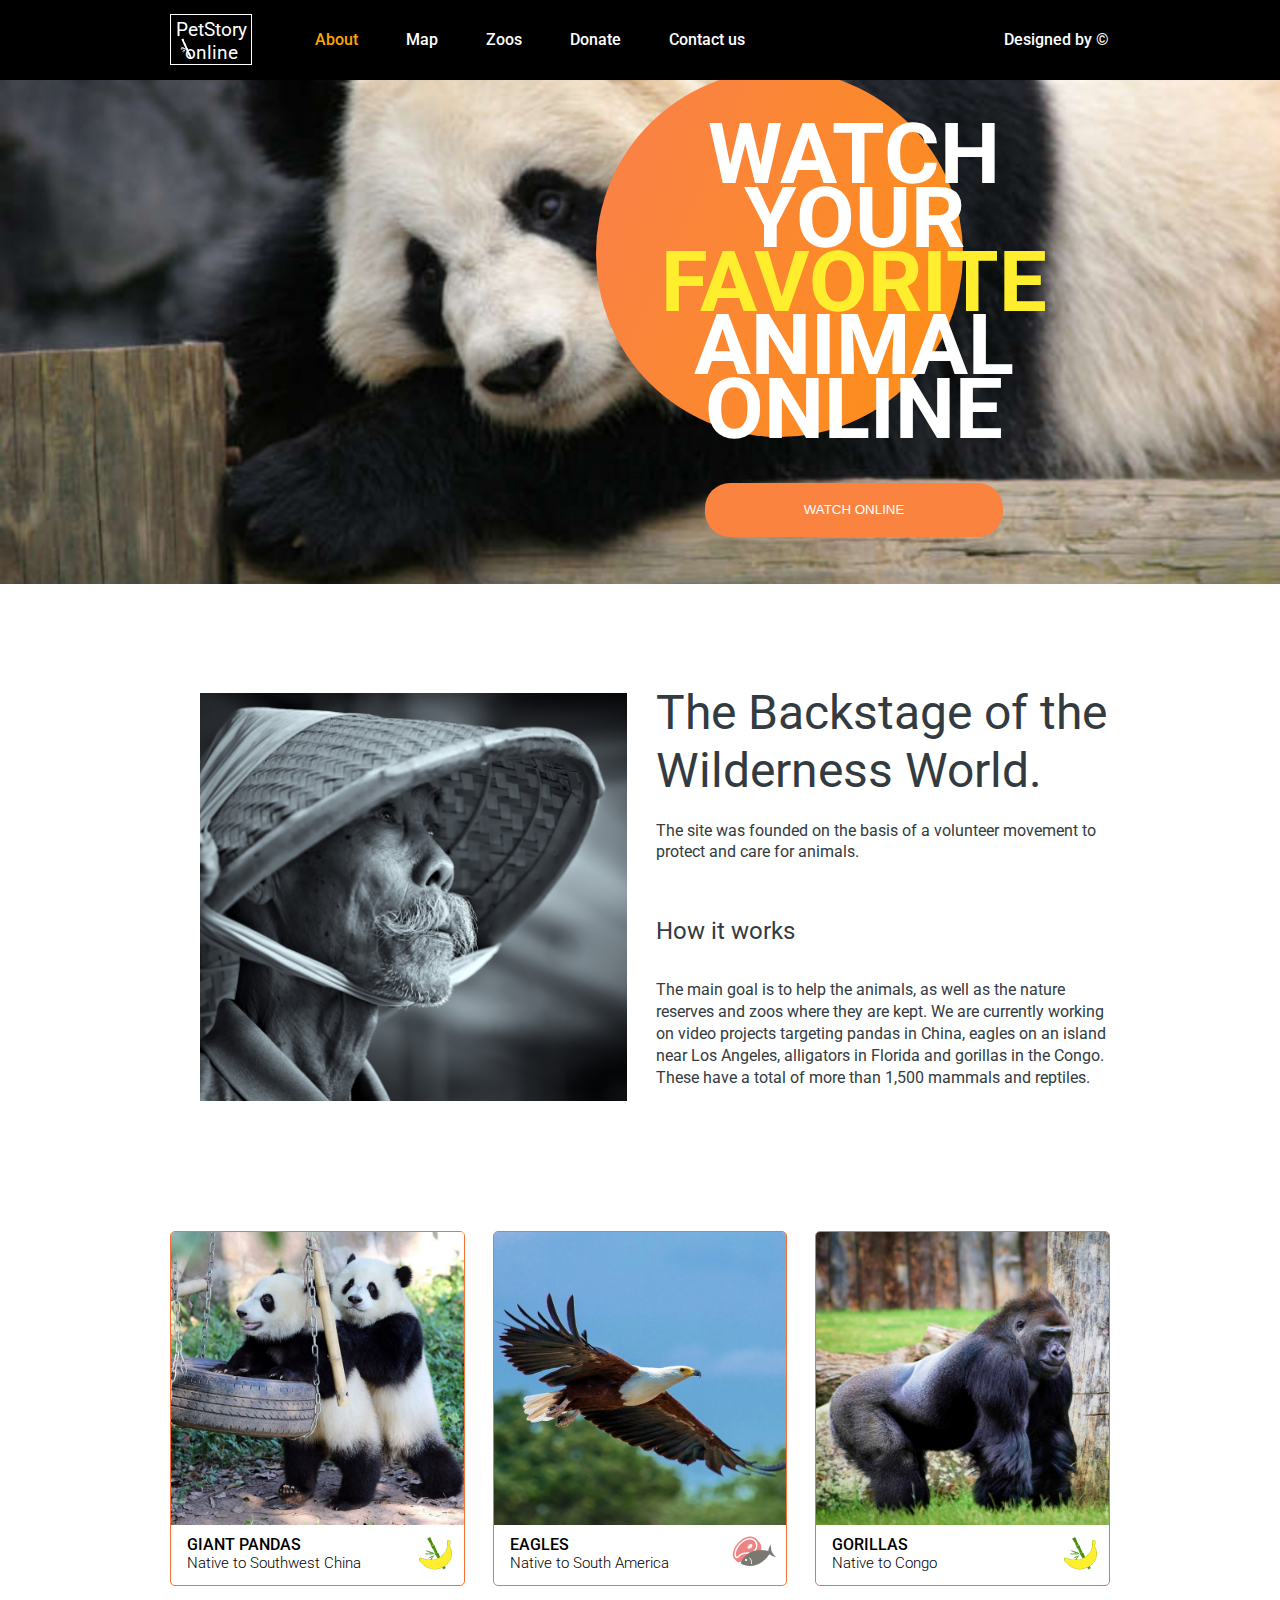
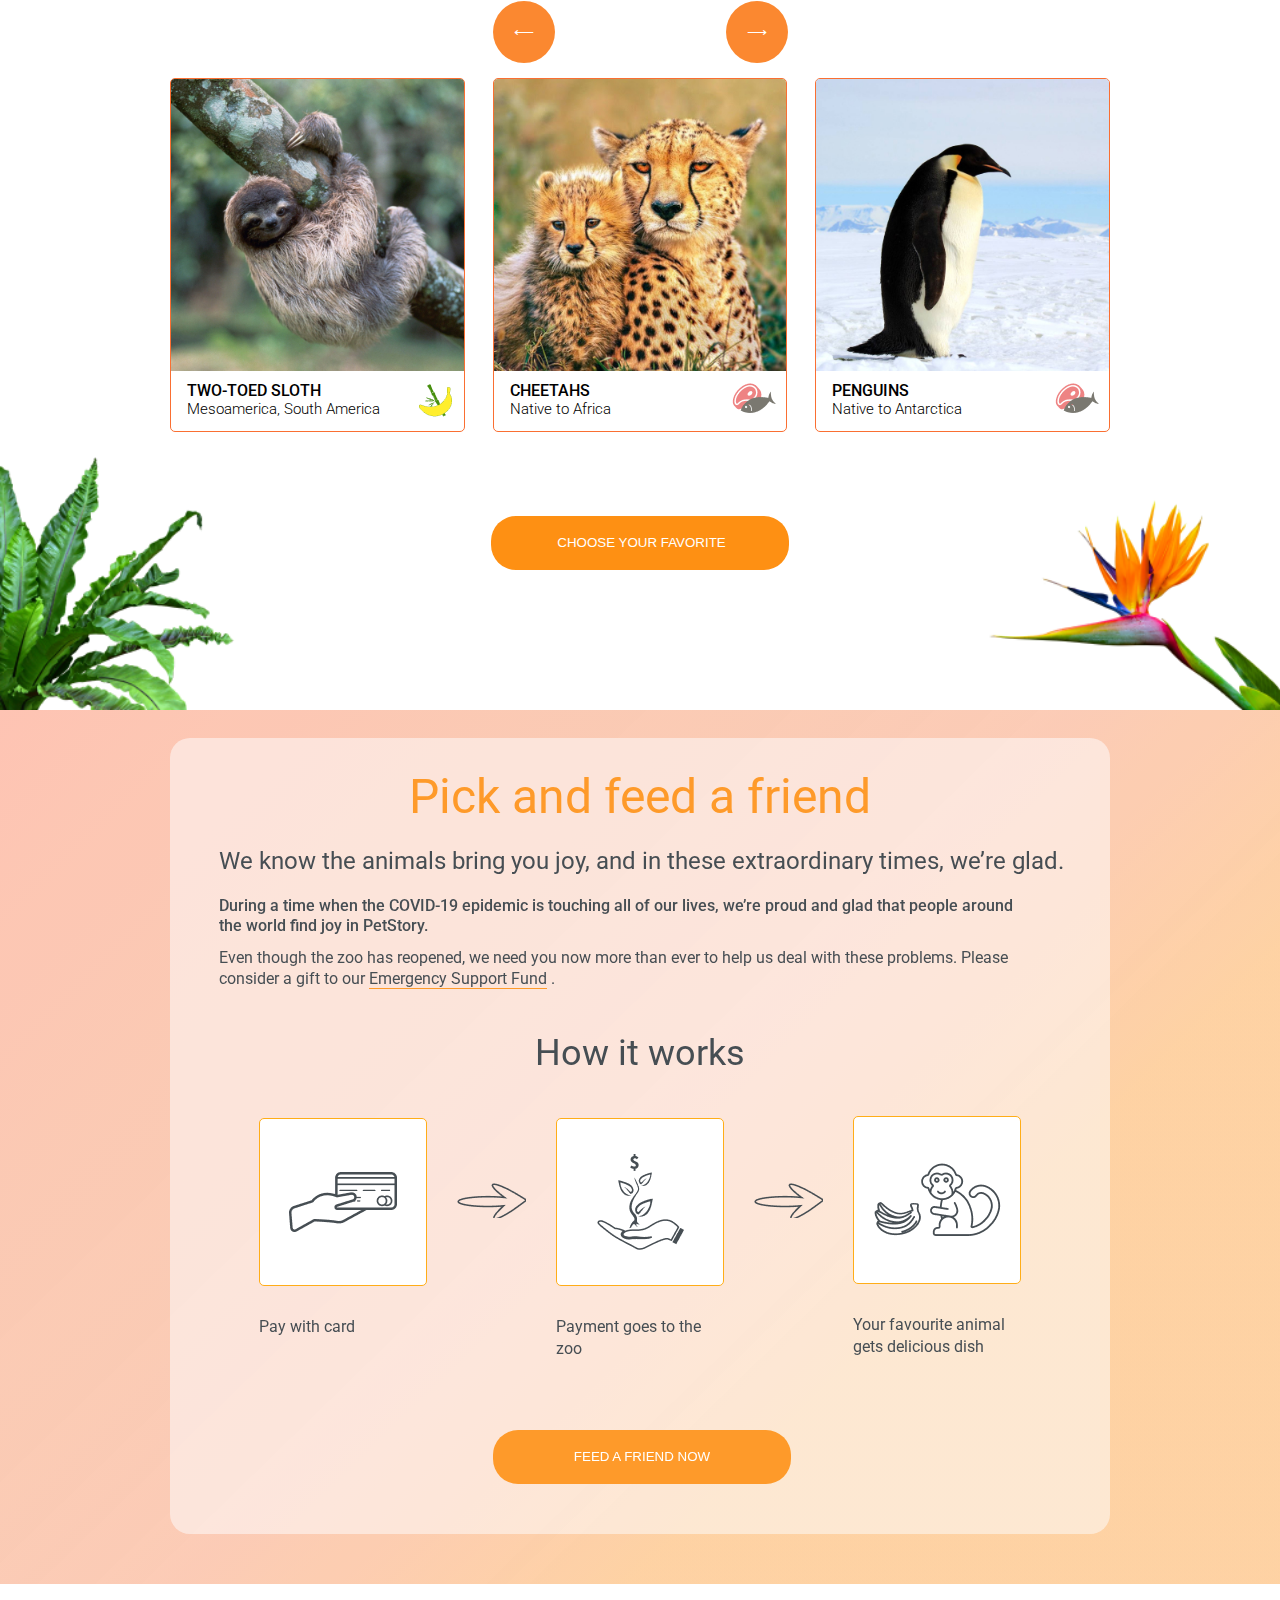
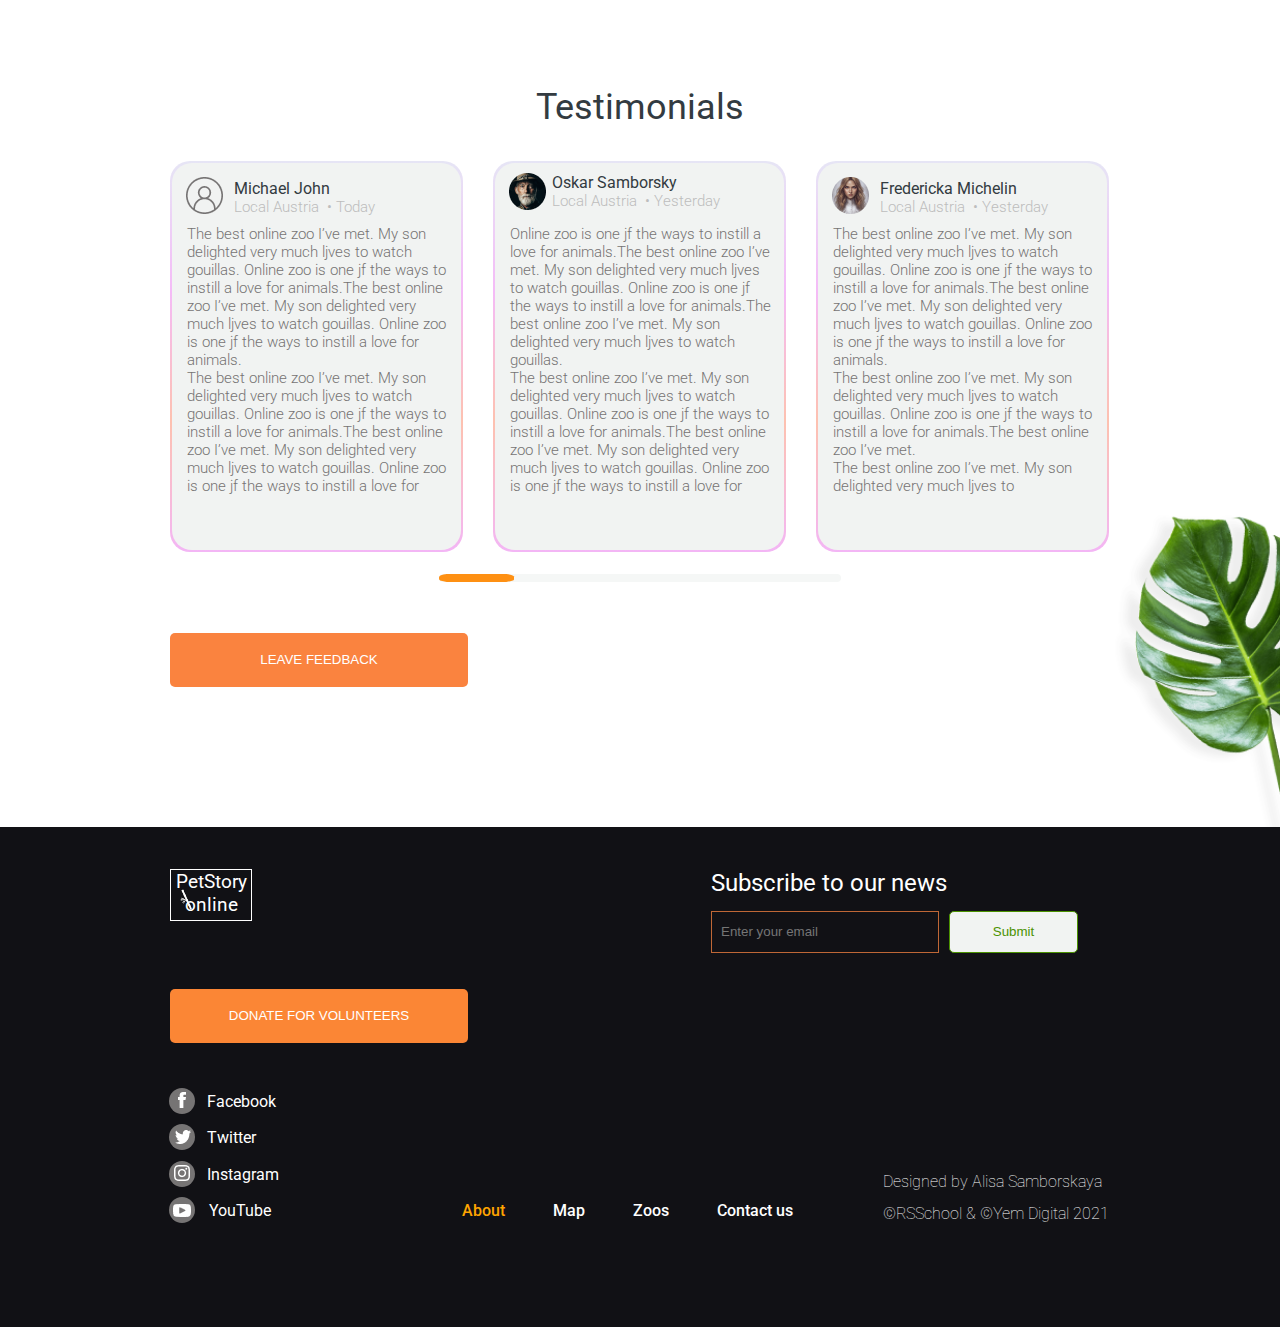
==== commit b35304a6: "fix: minor changes" ====
--- a/online-zoo/pages/main/index.html
+++ b/online-zoo/pages/main/index.html
@@ -105,20 +105,22 @@
         <section class="backstage">
             <div class="container">
                 <div class="wrpbtn"><button class="pets__button button btnb">watch online</button></div>
-                <div class="backstage__content">
-                    <div class="backstage__image">
-                        <img src="../../assets/images/bamboo-cap.jpg" alt="bamboo cap">
-                    </div>
-                    <div class="backstage__text">
-                        <h2 class="backstage__title">The Backstage of the Wilderness World.</h2>
-                        <p class="backstage__text1">The site was founded on the basis of a volunteer movement to protect and care for
-                            animals.</p>
-                        <p class="backstage__text2">How it works</p>
-                        <p class="backstage__text3">The main goal is to help the animals, as well as the nature reserves and zoos where
-                            they are kept. We are currently
-                            working on video projects targeting pandas in China, eagles on an island near Los Angeles, alligators in
-                            Florida and
-                            gorillas in the Congo. These have a total of more than 1,500 mammals and reptiles.</p>
+                <div class="wrapper">
+                    <div class="backstage__content">
+                        <div class="backstage__image">
+                            <img src="../../assets/images/bamboo-cap.jpg" alt="bamboo cap">
+                        </div>
+                        <div class="backstage__text">
+                            <h2 class="backstage__title">The Backstage of the Wilderness World.</h2>
+                            <p class="backstage__text1">The site was founded on the basis of a volunteer movement to protect and care for
+                                animals.</p>
+                            <p class="backstage__text2">How it works</p>
+                            <p class="backstage__text3">The main goal is to help the animals, as well as the nature reserves and zoos where
+                                they are kept. We are currently
+                                working on video projects targeting pandas in China, eagles on an island near Los Angeles, alligators in
+                                Florida and
+                                gorillas in the Congo. These have a total of more than 1,500 mammals and reptiles.</p>
+                        </div>
                     </div>
                 </div>
                 </div>
@@ -127,94 +129,96 @@
         <section class="pets">
             <div class="container">
                 <div class="wrapper">
-                    <div class="arrow arrow__left">&xlarr;</div>
-                    <div class="pets__animals">
-                        <div class="animal animal1">
-                            <div class="animal__image">
-                                <img src="../../assets/images/animal1.jpg" alt="animal1">
-                            </div>
-                            <div class="animal__description">
-                                <div class="animal__text">
-                                    <p class="animal__name">giant Pandas</p>
-                                    <p class="animal__country">Native to Southwest China</p>
-                                </div>
-                                <div class="animal__food banana__bamboo">
-                                    <img src="../../assets/icons/banana-bamboo_icon.png" alt="banana-bamboo">
-                                </div>
-                            </div>
-                        </div>
-                        <div class="animal animal2">
-                            <div class="animal__image">
-                                <img src="../../assets/images/animal2.jpg" alt="animal2">
-                            </div>
-                            <div class="animal__description">
-                                <div class="animal__text">
-                                    <p class="animal__name">Eagles</p>
-                                    <p class="animal__country">Native to South America</p>
-                                </div>
-                                <div class="animal__food meat__fish">
-                                    <img src="../../assets/icons/meet-fish_icon.png" alt="meet-fish">
-                                </div>
-                            </div>
-                        </div>
-                        <div class="animal animal3">
-                            <div class="animal__image">
-                                <img src="../../assets/images/animal3.jpg" alt="animal3">
-                            </div>
-                            <div class="animal__description">
-                                <div class="animal__text">
-                                    <p class="animal__name">Gorillas</p>
-                                    <p class="animal__country">Native to Congo</p>
-                                </div>
-                                <div class="animal__food banana__bamboo">
-                                    <img src="../../assets/icons/banana-bamboo_icon.png" alt="banana-bamboo">
-                                </div>
-                            </div>
-                        </div>
-                        <div class="animal animal4">
-                            <div class="animal__image">
-                                <img src="../../assets/images/animal4.jpg" alt="animal4">
-                            </div>
-                            <div class="animal__description">
-                                <div class="animal__text">
-                                    <p class="animal__name">Two-toed Sloth</p>
-                                    <p class="animal__country">Mesoamerica, South America</p>
-                                </div>
-                                <div class="animal__food banana__bamboo">
-                                    <img src="../../assets/icons/banana-bamboo_icon.png" alt="banana-bamboo">
-                                </div>
-                            </div>
-                        </div>
-                        <div class="animal animal5">
-                            <div class="animal__image">
-                                <img src="../../assets/images/animal5.jpg" alt="animal5">
-                            </div>
-                            <div class="animal__description">
-                                <div class="animal__text">
-                                    <p class="animal__name">cheetahs</p>
-                                    <p class="animal__country">Native to Africa</p>
-                                </div>
-                                <div class="animal__food meat__fish">
-                                    <img src="../../assets/icons/meet-fish_icon.png" alt="meet-fish">
-                                </div>
-                            </div>
-                        </div>
-                        <div class="animal animal6">
-                            <div class="animal__image">
-                                <img src="../../assets/images/animal6.jpg" alt="animal6">
-                            </div>
-                            <div class="animal__description">
-                                <div class="animal__text">
-                                    <p class="animal__name">Penguins</p>
-                                    <p class="animal__country">Native to Antarctica</p>
-                                </div>
-                                <div class="animal__food meat__fish">
-                                    <img src="../../assets/icons/meet-fish_icon.png" alt="meet-fish">
-                                </div>
-                            </div>
-                        </div>
-                    </div>
-                    <div class="arrow arrow__right">&xrarr;</div>
+                    <div class="carousel">
+                        <div class="arrow arrow__left">&xlarr;</div>
+                        <div class="pets__animals">
+                            <div class="animal animal1">
+                                <div class="animal__image">
+                                    <img src="../../assets/images/animal1.jpg" alt="animal1">
+                                </div>
+                                <div class="animal__description">
+                                    <div class="animal__text">
+                                        <p class="animal__name">giant Pandas</p>
+                                        <p class="animal__country">Native to Southwest China</p>
+                                    </div>
+                                    <div class="animal__food banana__bamboo">
+                                        <img src="../../assets/icons/banana-bamboo_icon.png" alt="banana-bamboo">
+                                    </div>
+                                </div>
+                            </div>
+                            <div class="animal animal2">
+                                <div class="animal__image">
+                                    <img src="../../assets/images/animal2.jpg" alt="animal2">
+                                </div>
+                                <div class="animal__description">
+                                    <div class="animal__text">
+                                        <p class="animal__name">Eagles</p>
+                                        <p class="animal__country">Native to South America</p>
+                                    </div>
+                                    <div class="animal__food meat__fish">
+                                        <img src="../../assets/icons/meet-fish_icon.png" alt="meet-fish">
+                                    </div>
+                                </div>
+                            </div>
+                            <div class="animal animal3">
+                                <div class="animal__image">
+                                    <img src="../../assets/images/animal3.jpg" alt="animal3">
+                                </div>
+                                <div class="animal__description">
+                                    <div class="animal__text">
+                                        <p class="animal__name">Gorillas</p>
+                                        <p class="animal__country">Native to Congo</p>
+                                    </div>
+                                    <div class="animal__food banana__bamboo">
+                                        <img src="../../assets/icons/banana-bamboo_icon.png" alt="banana-bamboo">
+                                    </div>
+                                </div>
+                            </div>
+                            <div class="animal animal4">
+                                <div class="animal__image">
+                                    <img src="../../assets/images/animal4.jpg" alt="animal4">
+                                </div>
+                                <div class="animal__description">
+                                    <div class="animal__text">
+                                        <p class="animal__name">Two-toed Sloth</p>
+                                        <p class="animal__country">Mesoamerica, South America</p>
+                                    </div>
+                                    <div class="animal__food banana__bamboo">
+                                        <img src="../../assets/icons/banana-bamboo_icon.png" alt="banana-bamboo">
+                                    </div>
+                                </div>
+                            </div>
+                            <div class="animal animal5">
+                                <div class="animal__image">
+                                    <img src="../../assets/images/animal5.jpg" alt="animal5">
+                                </div>
+                                <div class="animal__description">
+                                    <div class="animal__text">
+                                        <p class="animal__name">cheetahs</p>
+                                        <p class="animal__country">Native to Africa</p>
+                                    </div>
+                                    <div class="animal__food meat__fish">
+                                        <img src="../../assets/icons/meet-fish_icon.png" alt="meet-fish">
+                                    </div>
+                                </div>
+                            </div>
+                            <div class="animal animal6">
+                                <div class="animal__image">
+                                    <img src="../../assets/images/animal6.jpg" alt="animal6">
+                                </div>
+                                <div class="animal__description">
+                                    <div class="animal__text">
+                                        <p class="animal__name">Penguins</p>
+                                        <p class="animal__country">Native to Antarctica</p>
+                                    </div>
+                                    <div class="animal__food meat__fish">
+                                        <img src="../../assets/icons/meet-fish_icon.png" alt="meet-fish">
+                                    </div>
+                                </div>
+                            </div>
+                        </div>
+                        <div class="arrow arrow__right">&xrarr;</div>
+                    </div>
                 </div>
             </div>
             <div class="wrapper__pets__button">
@@ -366,7 +370,7 @@
                         <div class="wrapper__testimionals__feed-bar">
                             <div class="testimionals__feed-bar">
                                 <label>
-                                    <input type="range" name="volume" id="volume" min="0" max="100" value="0">
+                                    <input type="range" name="volume" id="volume" min="0" max="12" value="0">
                                 </label>
                             </div>
                         </div>
@@ -487,6 +491,7 @@
             </div>
         </div>
     </footer>
-    <script src="menu-burger.js"></script>
+    <script src="scripts/menu-burger.js"></script>
+    <script src="scripts/carousel.js"></script>
 </body>
 </html>--- a/online-zoo/pages/main/style.css
+++ b/online-zoo/pages/main/style.css
@@ -435,6 +435,7 @@
     border-radius: 5px;
     border: 1px solid #FA6F32;
     overflow: hidden;
+    animation: 0.5s ease-in-out;
 }
 
 .animal__image img {
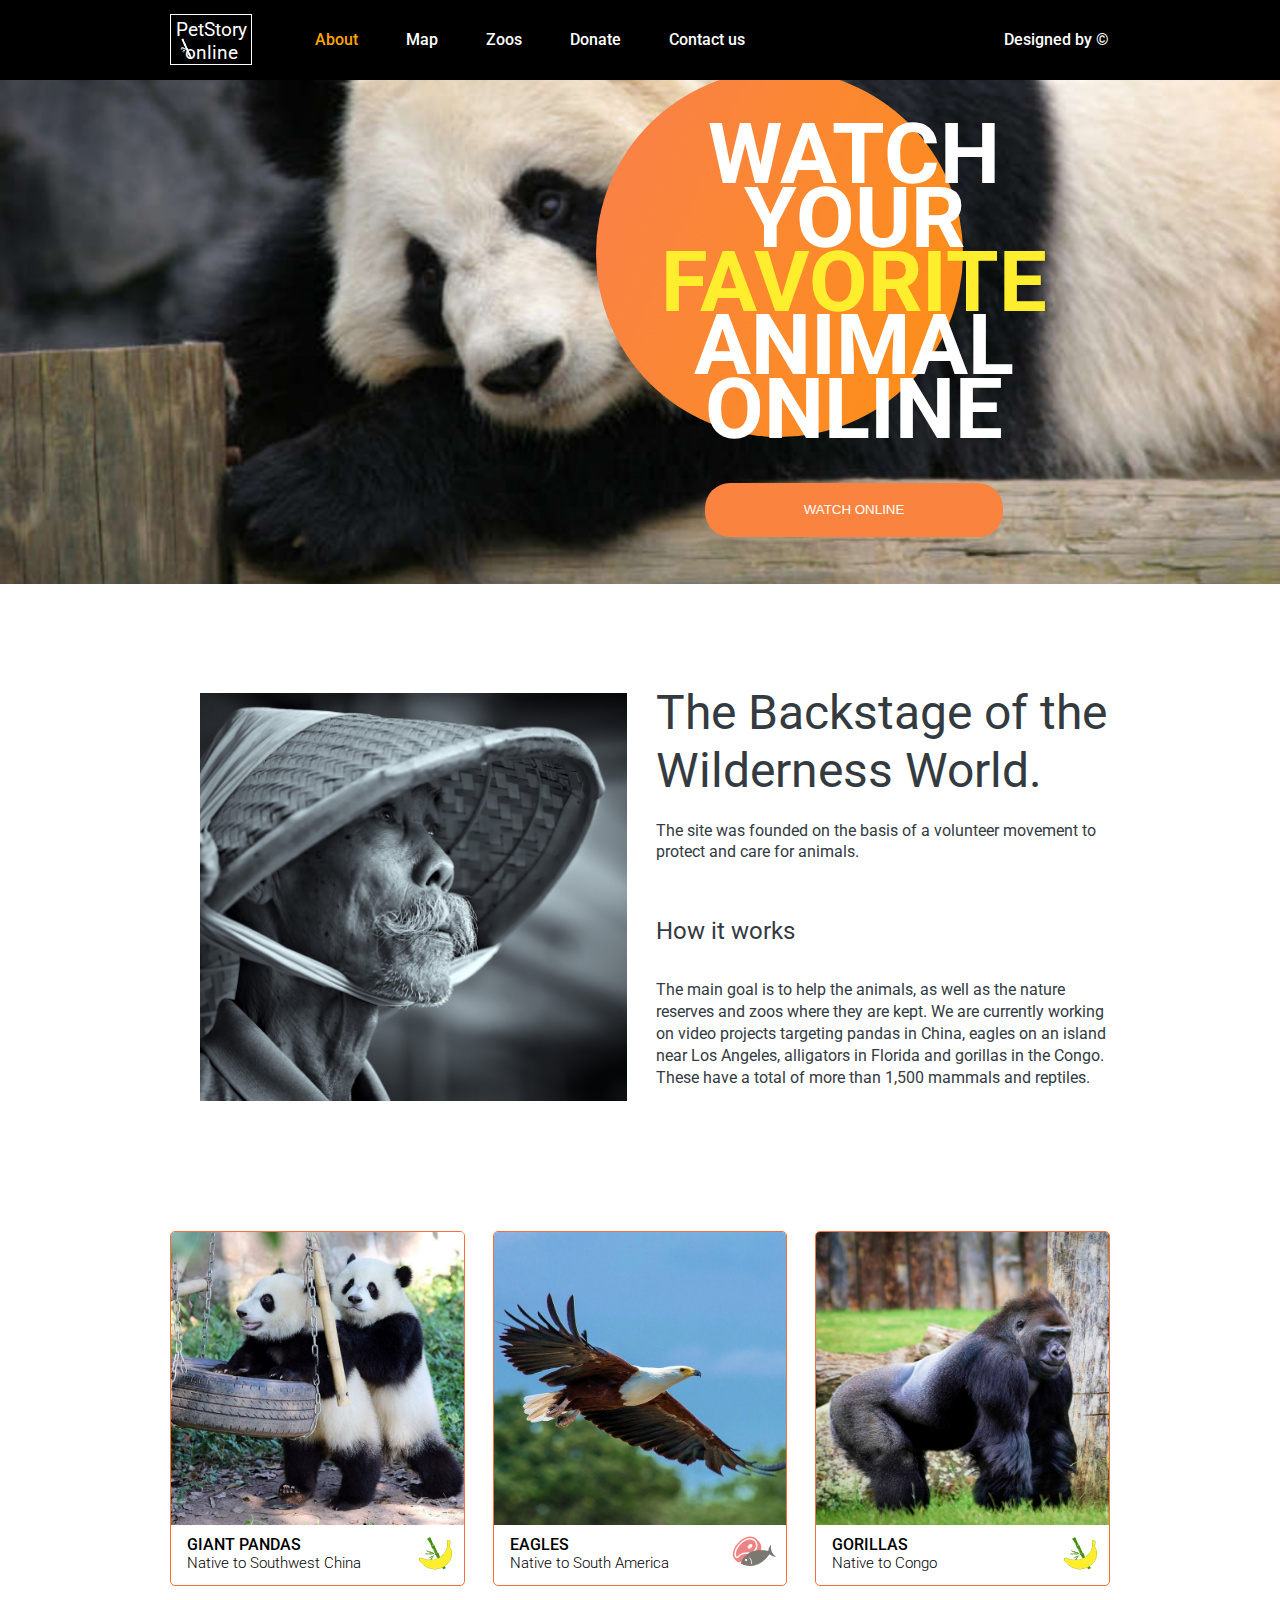
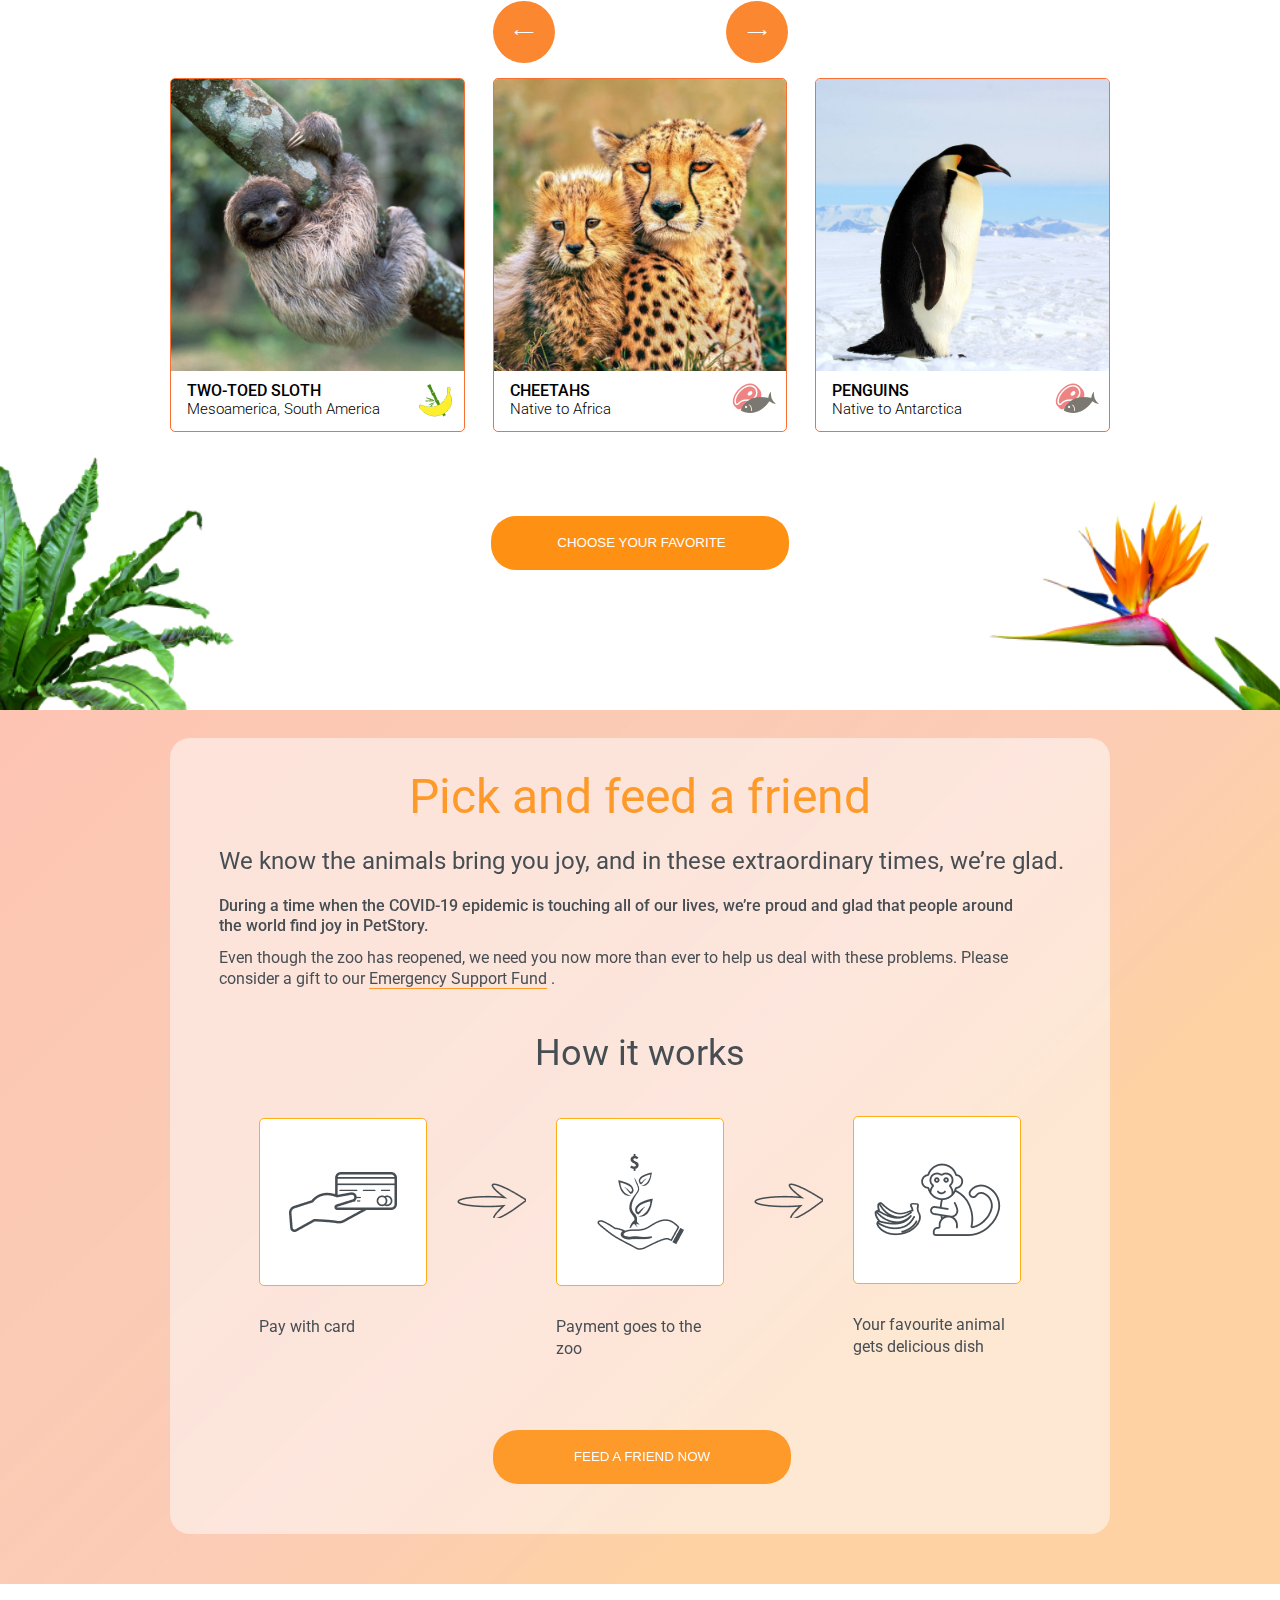
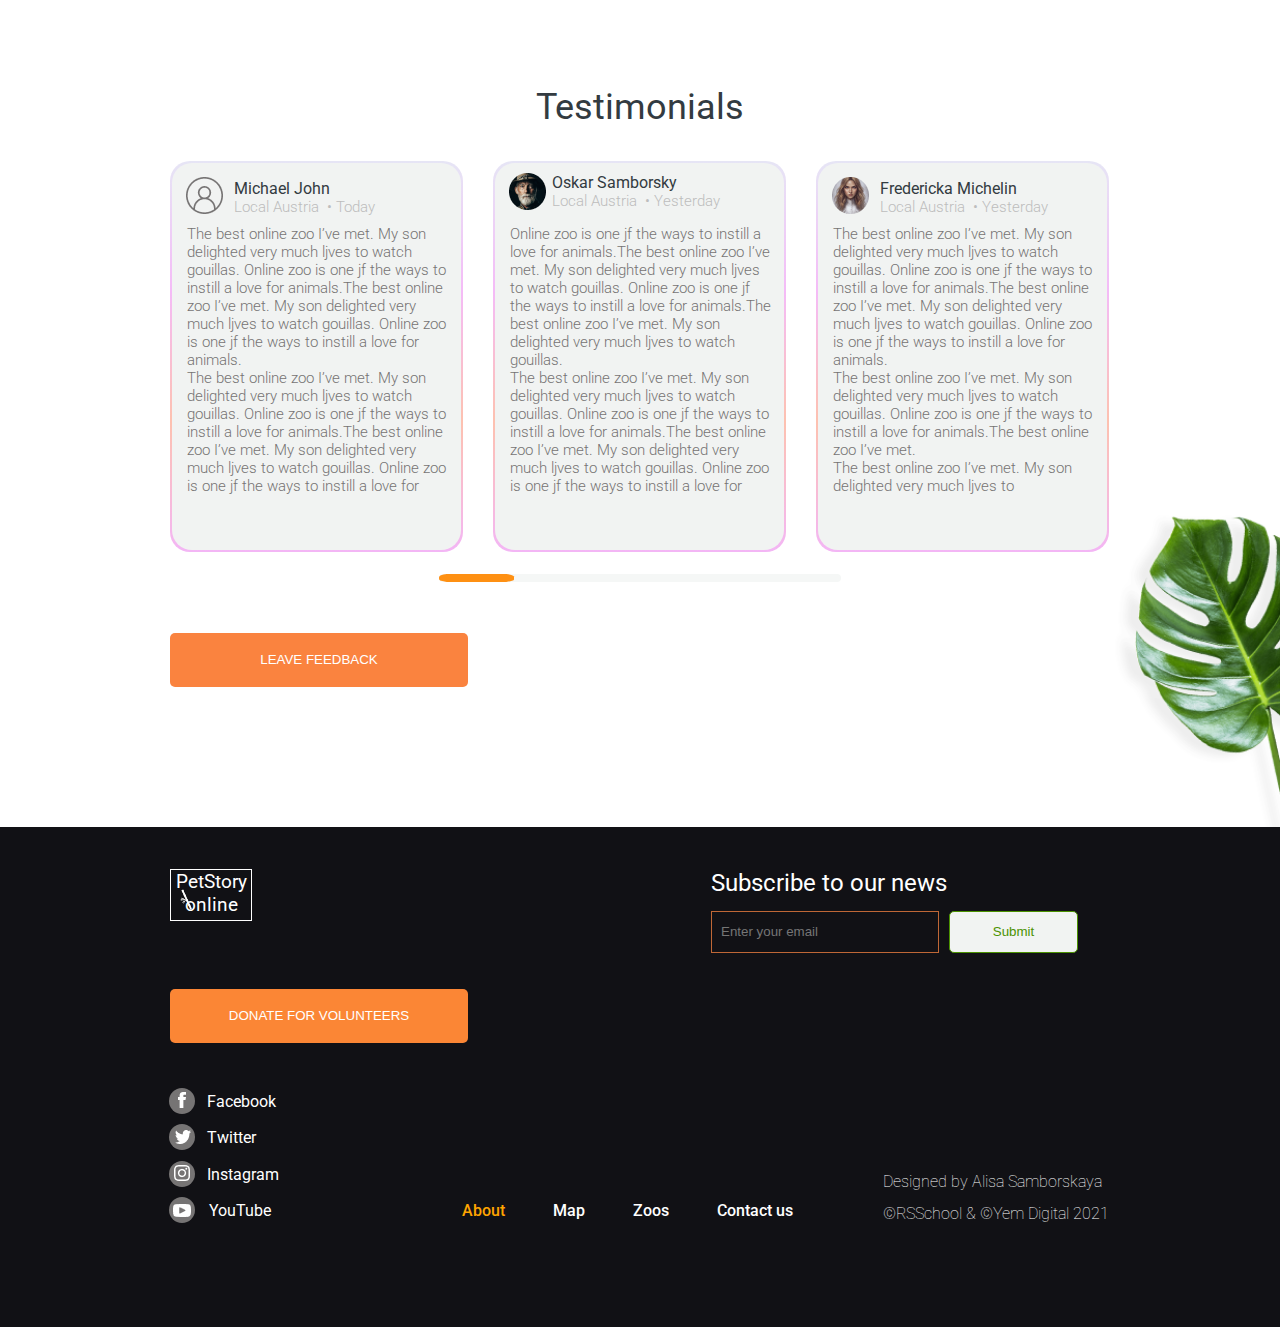
==== commit 33cdf990: "feat: add carousel ot the pets" ====
--- a/online-zoo/pages/main/index.html
+++ b/online-zoo/pages/main/index.html
@@ -129,8 +129,122 @@
         <section class="pets">
             <div class="container">
                 <div class="wrapper">
+                    <div class="arrow arrow__left">&xlarr;</div>
                     <div class="carousel">
-                        <div class="arrow arrow__left">&xlarr;</div>
+                        <div class="pets__animals pets__animals--first">
+                            <div class="animal animal1">
+                                <div class="animal__image">
+                                    <img src="../../assets/images/animal1.jpg" alt="animal1">
+                                </div>
+                                <div class="animal__description">
+                                    <div class="animal__text">
+                                        <p class="animal__name">giant Pandas</p>
+                                        <p class="animal__country">Native to Southwest China</p>
+                                    </div>
+                                    <div class="animal__food banana__bamboo">
+                                        <img src="../../assets/icons/banana-bamboo_icon.png" alt="banana-bamboo">
+                                    </div>
+                                </div>
+                            </div>
+                            <div class="animal animal2">
+                                <div class="animal__image">
+                                    <img src="../../assets/images/animal2.jpg" alt="animal2">
+                                </div>
+                                <div class="animal__description">
+                                    <div class="animal__text">
+                                        <p class="animal__name">Eagles</p>
+                                        <p class="animal__country">Native to South America</p>
+                                    </div>
+                                    <div class="animal__food meat__fish">
+                                        <img src="../../assets/icons/meet-fish_icon.png" alt="meet-fish">
+                                    </div>
+                                </div>
+                            </div>
+                            <div class="animal animal3">
+                                <div class="animal__image">
+                                    <img src="../../assets/images/animal3.jpg" alt="animal3">
+                                </div>
+                                <div class="animal__description">
+                                    <div class="animal__text">
+                                        <p class="animal__name">Gorillas</p>
+                                        <p class="animal__country">Native to Congo</p>
+                                    </div>
+                                    <div class="animal__food banana__bamboo">
+                                        <img src="../../assets/icons/banana-bamboo_icon.png" alt="banana-bamboo">
+                                    </div>
+                                </div>
+                            </div>
+                            <div class="animal animal4">
+                                <div class="animal__image">
+                                    <img src="../../assets/images/animal4.jpg" alt="animal4">
+                                </div>
+                                <div class="animal__description">
+                                    <div class="animal__text">
+                                        <p class="animal__name">Two-toed Sloth</p>
+                                        <p class="animal__country">Mesoamerica, South America</p>
+                                    </div>
+                                    <div class="animal__food banana__bamboo">
+                                        <img src="../../assets/icons/banana-bamboo_icon.png" alt="banana-bamboo">
+                                    </div>
+                                </div>
+                            </div>
+                            <div class="animal animal5">
+                                <div class="animal__image">
+                                    <img src="../../assets/images/animal5.jpg" alt="animal5">
+                                </div>
+                                <div class="animal__description">
+                                    <div class="animal__text">
+                                        <p class="animal__name">cheetahs</p>
+                                        <p class="animal__country">Native to Africa</p>
+                                    </div>
+                                    <div class="animal__food meat__fish">
+                                        <img src="../../assets/icons/meet-fish_icon.png" alt="meet-fish">
+                                    </div>
+                                </div>
+                            </div>
+                            <div class="animal animal6">
+                                <div class="animal__image">
+                                    <img src="../../assets/images/animal6.jpg" alt="animal6">
+                                </div>
+                                <div class="animal__description">
+                                    <div class="animal__text">
+                                        <p class="animal__name">Penguins</p>
+                                        <p class="animal__country">Native to Antarctica</p>
+                                    </div>
+                                    <div class="animal__food meat__fish">
+                                        <img src="../../assets/icons/meet-fish_icon.png" alt="meet-fish">
+                                    </div>
+                                </div>
+                            </div>
+                            <div class="animal animal7">
+                                <div class="animal__image">
+                                    <img src="../../assets/images/animal7.jpg" alt="animal7">
+                                </div>
+                                <div class="animal__description">
+                                    <div class="animal__text">
+                                        <p class="animal__name">Alligators</p>
+                                        <p class="animal__country">Native to Southeastern U. S.</p>
+                                    </div>
+                                    <div class="animal__food meat__fish">
+                                        <img src="../../assets/icons/meet-fish_icon.png" alt="meet-fish">
+                                    </div>
+                                </div>
+                            </div>
+                            <div class="animal animal8">
+                                <div class="animal__image">
+                                    <img src="../../assets/images/animal8.jpg" alt="animal8">
+                                </div>
+                                <div class="animal__description">
+                                    <div class="animal__text">
+                                        <p class="animal__name">Gorillas</p>
+                                        <p class="animal__country">Native to Congo</p>
+                                    </div>
+                                    <div class="animal__food banana__bamboo">
+                                        <img src="../../assets/icons/banana-bamboo_icon.png" alt="banana-bamboo">
+                                    </div>
+                                </div>
+                            </div>
+                        </div>
                         <div class="pets__animals">
                             <div class="animal animal1">
                                 <div class="animal__image">
@@ -217,8 +331,266 @@
                                 </div>
                             </div>
                         </div>
-                        <div class="arrow arrow__right">&xrarr;</div>
-                    </div>
+                        <div class="pets__animals">
+                            <div class="animal animal1">
+                                <div class="animal__image">
+                                    <img src="../../assets/images/animal1.jpg" alt="animal1">
+                                </div>
+                                <div class="animal__description">
+                                    <div class="animal__text">
+                                        <p class="animal__name">giant Pandas</p>
+                                        <p class="animal__country">Native to Southwest China</p>
+                                    </div>
+                                    <div class="animal__food banana__bamboo">
+                                        <img src="../../assets/icons/banana-bamboo_icon.png" alt="banana-bamboo">
+                                    </div>
+                                </div>
+                            </div>
+                            <div class="animal animal2">
+                                <div class="animal__image">
+                                    <img src="../../assets/images/animal2.jpg" alt="animal2">
+                                </div>
+                                <div class="animal__description">
+                                    <div class="animal__text">
+                                        <p class="animal__name">Eagles</p>
+                                        <p class="animal__country">Native to South America</p>
+                                    </div>
+                                    <div class="animal__food meat__fish">
+                                        <img src="../../assets/icons/meet-fish_icon.png" alt="meet-fish">
+                                    </div>
+                                </div>
+                            </div>
+                            <div class="animal animal3">
+                                <div class="animal__image">
+                                    <img src="../../assets/images/animal3.jpg" alt="animal3">
+                                </div>
+                                <div class="animal__description">
+                                    <div class="animal__text">
+                                        <p class="animal__name">Gorillas</p>
+                                        <p class="animal__country">Native to Congo</p>
+                                    </div>
+                                    <div class="animal__food banana__bamboo">
+                                        <img src="../../assets/icons/banana-bamboo_icon.png" alt="banana-bamboo">
+                                    </div>
+                                </div>
+                            </div>
+                            <div class="animal animal4">
+                                <div class="animal__image">
+                                    <img src="../../assets/images/animal4.jpg" alt="animal4">
+                                </div>
+                                <div class="animal__description">
+                                    <div class="animal__text">
+                                        <p class="animal__name">Two-toed Sloth</p>
+                                        <p class="animal__country">Mesoamerica, South America</p>
+                                    </div>
+                                    <div class="animal__food banana__bamboo">
+                                        <img src="../../assets/icons/banana-bamboo_icon.png" alt="banana-bamboo">
+                                    </div>
+                                </div>
+                            </div>
+                            <div class="animal animal5">
+                                <div class="animal__image">
+                                    <img src="../../assets/images/animal5.jpg" alt="animal5">
+                                </div>
+                                <div class="animal__description">
+                                    <div class="animal__text">
+                                        <p class="animal__name">cheetahs</p>
+                                        <p class="animal__country">Native to Africa</p>
+                                    </div>
+                                    <div class="animal__food meat__fish">
+                                        <img src="../../assets/icons/meet-fish_icon.png" alt="meet-fish">
+                                    </div>
+                                </div>
+                            </div>
+                            <div class="animal animal6">
+                                <div class="animal__image">
+                                    <img src="../../assets/images/animal6.jpg" alt="animal6">
+                                </div>
+                                <div class="animal__description">
+                                    <div class="animal__text">
+                                        <p class="animal__name">Penguins</p>
+                                        <p class="animal__country">Native to Antarctica</p>
+                                    </div>
+                                    <div class="animal__food meat__fish">
+                                        <img src="../../assets/icons/meet-fish_icon.png" alt="meet-fish">
+                                    </div>
+                                </div>
+                            </div>
+                        </div>
+                        <div class="pets__animals">
+                            <div class="animal animal1">
+                                <div class="animal__image">
+                                    <img src="../../assets/images/animal1.jpg" alt="animal1">
+                                </div>
+                                <div class="animal__description">
+                                    <div class="animal__text">
+                                        <p class="animal__name">giant Pandas</p>
+                                        <p class="animal__country">Native to Southwest China</p>
+                                    </div>
+                                    <div class="animal__food banana__bamboo">
+                                        <img src="../../assets/icons/banana-bamboo_icon.png" alt="banana-bamboo">
+                                    </div>
+                                </div>
+                            </div>
+                            <div class="animal animal2">
+                                <div class="animal__image">
+                                    <img src="../../assets/images/animal2.jpg" alt="animal2">
+                                </div>
+                                <div class="animal__description">
+                                    <div class="animal__text">
+                                        <p class="animal__name">Eagles</p>
+                                        <p class="animal__country">Native to South America</p>
+                                    </div>
+                                    <div class="animal__food meat__fish">
+                                        <img src="../../assets/icons/meet-fish_icon.png" alt="meet-fish">
+                                    </div>
+                                </div>
+                            </div>
+                            <div class="animal animal3">
+                                <div class="animal__image">
+                                    <img src="../../assets/images/animal3.jpg" alt="animal3">
+                                </div>
+                                <div class="animal__description">
+                                    <div class="animal__text">
+                                        <p class="animal__name">Gorillas</p>
+                                        <p class="animal__country">Native to Congo</p>
+                                    </div>
+                                    <div class="animal__food banana__bamboo">
+                                        <img src="../../assets/icons/banana-bamboo_icon.png" alt="banana-bamboo">
+                                    </div>
+                                </div>
+                            </div>
+                            <div class="animal animal4">
+                                <div class="animal__image">
+                                    <img src="../../assets/images/animal4.jpg" alt="animal4">
+                                </div>
+                                <div class="animal__description">
+                                    <div class="animal__text">
+                                        <p class="animal__name">Two-toed Sloth</p>
+                                        <p class="animal__country">Mesoamerica, South America</p>
+                                    </div>
+                                    <div class="animal__food banana__bamboo">
+                                        <img src="../../assets/icons/banana-bamboo_icon.png" alt="banana-bamboo">
+                                    </div>
+                                </div>
+                            </div>
+                            <div class="animal animal5">
+                                <div class="animal__image">
+                                    <img src="../../assets/images/animal5.jpg" alt="animal5">
+                                </div>
+                                <div class="animal__description">
+                                    <div class="animal__text">
+                                        <p class="animal__name">cheetahs</p>
+                                        <p class="animal__country">Native to Africa</p>
+                                    </div>
+                                    <div class="animal__food meat__fish">
+                                        <img src="../../assets/icons/meet-fish_icon.png" alt="meet-fish">
+                                    </div>
+                                </div>
+                            </div>
+                            <div class="animal animal6">
+                                <div class="animal__image">
+                                    <img src="../../assets/images/animal6.jpg" alt="animal6">
+                                </div>
+                                <div class="animal__description">
+                                    <div class="animal__text">
+                                        <p class="animal__name">Penguins</p>
+                                        <p class="animal__country">Native to Antarctica</p>
+                                    </div>
+                                    <div class="animal__food meat__fish">
+                                        <img src="../../assets/icons/meet-fish_icon.png" alt="meet-fish">
+                                    </div>
+                                </div>
+                            </div>
+                        </div>
+                        <div class="pets__animals pets__animals--last">
+                            <div class="animal animal1">
+                                <div class="animal__image">
+                                    <img src="../../assets/images/animal1.jpg" alt="animal1">
+                                </div>
+                                <div class="animal__description">
+                                    <div class="animal__text">
+                                        <p class="animal__name">giant Pandas</p>
+                                        <p class="animal__country">Native to Southwest China</p>
+                                    </div>
+                                    <div class="animal__food banana__bamboo">
+                                        <img src="../../assets/icons/banana-bamboo_icon.png" alt="banana-bamboo">
+                                    </div>
+                                </div>
+                            </div>
+                            <div class="animal animal2">
+                                <div class="animal__image">
+                                    <img src="../../assets/images/animal2.jpg" alt="animal2">
+                                </div>
+                                <div class="animal__description">
+                                    <div class="animal__text">
+                                        <p class="animal__name">Eagles</p>
+                                        <p class="animal__country">Native to South America</p>
+                                    </div>
+                                    <div class="animal__food meat__fish">
+                                        <img src="../../assets/icons/meet-fish_icon.png" alt="meet-fish">
+                                    </div>
+                                </div>
+                            </div>
+                            <div class="animal animal3">
+                                <div class="animal__image">
+                                    <img src="../../assets/images/animal3.jpg" alt="animal3">
+                                </div>
+                                <div class="animal__description">
+                                    <div class="animal__text">
+                                        <p class="animal__name">Gorillas</p>
+                                        <p class="animal__country">Native to Congo</p>
+                                    </div>
+                                    <div class="animal__food banana__bamboo">
+                                        <img src="../../assets/icons/banana-bamboo_icon.png" alt="banana-bamboo">
+                                    </div>
+                                </div>
+                            </div>
+                            <div class="animal animal4">
+                                <div class="animal__image">
+                                    <img src="../../assets/images/animal4.jpg" alt="animal4">
+                                </div>
+                                <div class="animal__description">
+                                    <div class="animal__text">
+                                        <p class="animal__name">Two-toed Sloth</p>
+                                        <p class="animal__country">Mesoamerica, South America</p>
+                                    </div>
+                                    <div class="animal__food banana__bamboo">
+                                        <img src="../../assets/icons/banana-bamboo_icon.png" alt="banana-bamboo">
+                                    </div>
+                                </div>
+                            </div>
+                            <div class="animal animal5">
+                                <div class="animal__image">
+                                    <img src="../../assets/images/animal5.jpg" alt="animal5">
+                                </div>
+                                <div class="animal__description">
+                                    <div class="animal__text">
+                                        <p class="animal__name">cheetahs</p>
+                                        <p class="animal__country">Native to Africa</p>
+                                    </div>
+                                    <div class="animal__food meat__fish">
+                                        <img src="../../assets/icons/meet-fish_icon.png" alt="meet-fish">
+                                    </div>
+                                </div>
+                            </div>
+                            <div class="animal animal6">
+                                <div class="animal__image">
+                                    <img src="../../assets/images/animal6.jpg" alt="animal6">
+                                </div>
+                                <div class="animal__description">
+                                    <div class="animal__text">
+                                        <p class="animal__name">Penguins</p>
+                                        <p class="animal__country">Native to Antarctica</p>
+                                    </div>
+                                    <div class="animal__food meat__fish">
+                                        <img src="../../assets/icons/meet-fish_icon.png" alt="meet-fish">
+                                    </div>
+                                </div>
+                            </div>
+                        </div>
+                    </div>
+                    <div class="arrow arrow__right">&xrarr;</div>
                 </div>
             </div>
             <div class="wrapper__pets__button">
@@ -277,100 +649,315 @@
         <section class="testimonials">
             <div class="container">
                 <div class="wrapper">
+                    <div class="testimonials-overlay"></div>
                     <div class="testimonials__content">
                         <h2 class="testimionals__title">Testimonials</h2>
-                        <div class="testimionals__people">
-                            <div class="wrapper__human">
-                                <div class="human human1">
-                                    <div class="human__info">
-                                        <div class="human__photo">
-                                            <img src="../../assets/icons/user1.png" alt="user1">
-                                        </div>
-                                        <div class="human__text">
-                                            <p class="name">Michael John</p>
-                                            <p class="location">Local Austria &nbsp;• Today</p>
-                                            <!--<span class="wher"> • Today</span>-->
-                                        </div>
-                                    </div>
-                                    <p class="human__testimional">The best online zoo I’ve met. My son delighted very much ljves to watch gouillas. Online
-                                        zoo is one jf the ways to
-                                        instill a love for animals.The best online zoo I’ve met. My son delighted very much ljves to watch gouillas. Online
-                                        zoo
+                        <div class="testimonials__people__wrapper">
+                            <div class="testimionals__people">
+                                <div class="wrapper__human">
+                                    <div class="human human1">
+                                        <div class="human-close">
+                                            <img src="../../assets/icons/x_icon.svg" alt="x_icon">
+                                        </div>
+                                        <div class="human__info">
+                                            <div class="human__photo">
+                                                <img src="../../assets/icons/user1.png" alt="user1">
+                                            </div>
+                                            <div class="human__text">
+                                                <p class="name">Michael John</p>
+                                                <p class="location">Local Austria &nbsp;• Today</p>
+                                                <!--<span class="wher"> • Today</span>-->
+                                            </div>
+                                        </div>
+                                        <p class="human__testimional">The best online zoo I’ve met. My son delighted very much ljves to watch gouillas. Online
+                                            zoo is one jf the ways to
+                                            instill a love for animals.The best online zoo I’ve met. My son delighted very much ljves to watch gouillas. Online
+                                            zoo
+                                            is one jf the ways to instill a love for animals.
+                                            <br>The best online zoo I’ve met. My son delighted very much ljves to watch gouillas. Online zoo is one jf the ways to
+                                            instill a love for animals.The best online zoo I’ve met. My son delighted very much ljves to watch gouillas. Online
+                                            zoo
+                                            is one jf the ways to instill a love for</p>
+                                    </div>
+                                </div>
+                                <div class="wrapper__human">
+                                    <div class="human human2">
+                                        <div class="human-close">
+                                            <img src="../../assets/icons/x_icon.svg" alt="x_icon">
+                                        </div>
+                                        <div class="human__info">
+                                            <div class="human__photo photo2">
+                                                <img src="../../assets/icons/user2.png" alt="user2">
+                                            </div>
+                                            <div class="human__text htext2">
+                                                <p class="name">Oskar Samborsky</p>
+                                                <p class="location">Local Austria &nbsp;• Yesterday</p>
+                                            </div>
+                                        </div>
+                                        <p class="human__testimional">Online zoo is one jf the ways to instill a love for animals.The best online zoo I’ve
+                                            met. My son delighted very much
+                                            ljves to watch gouillas. Online zoo is one jf the ways to instill a love for animals.The best online zoo I’ve
+                                            met. My
+                                            son delighted very much ljves to watch gouillas. <br>
+                                            The best online zoo I’ve met. My son delighted very much ljves to watch gouillas. Online zoo is one jf the ways
+                                            to
+                                            instill a love for animals.The best online zoo I’ve met. My son delighted very much ljves to watch gouillas.
+                                            Online zoo
+                                            is one jf the ways to instill a love for
+                                        </p>
+                                    </div>
+                                </div>
+                                <div class="wrapper__human">
+                                    <div class="human human3">
+                                        <div class="human-close">
+                                            <img src="../../assets/icons/x_icon.svg" alt="x_icon">
+                                        </div>
+                                        <div class="human__info">
+                                            <div class="human__photo">
+                                                <img src="../../assets/icons/user3.png" alt="user3">
+                                            </div>
+                                            <div class="human__text">
+                                                <p class="name">Fredericka Michelin</p>
+                                                <p class="location">Local Austria &nbsp;• Yesterday</p>
+                                            </div>
+                                        </div>
+                                        <p class="human__testimional">The best online zoo I’ve met. My son delighted very much ljves to watch gouillas. Online zoo is one jf the ways to
+                                        instill a love for animals.The best online zoo I’ve met. My son delighted very much ljves to watch gouillas. Online zoo
                                         is one jf the ways to instill a love for animals.
-                                        <br>The best online zoo I’ve met. My son delighted very much ljves to watch gouillas. Online zoo is one jf the ways to
-                                        instill a love for animals.The best online zoo I’ve met. My son delighted very much ljves to watch gouillas. Online
-                                        zoo
-                                        is one jf the ways to instill a love for</p>
-                                </div>
-                            </div>
-                            <div class="wrapper__human">
-                                <div class="human human2">
-                                    <div class="human__info">
-                                        <div class="human__photo photo2">
-                                            <img src="../../assets/icons/user2.png" alt="user2">
-                                        </div>
-                                        <div class="human__text htext2">
-                                            <p class="name">Oskar Samborsky</p>
-                                            <p class="location">Local Austria &nbsp;• Yesterday</p>
-                                        </div>
-                                    </div>
-                                    <p class="human__testimional">Online zoo is one jf the ways to instill a love for animals.The best online zoo I’ve
-                                        met. My son delighted very much
-                                        ljves to watch gouillas. Online zoo is one jf the ways to instill a love for animals.The best online zoo I’ve
-                                        met. My
-                                        son delighted very much ljves to watch gouillas. <br>
-                                        The best online zoo I’ve met. My son delighted very much ljves to watch gouillas. Online zoo is one jf the ways
-                                        to
-                                        instill a love for animals.The best online zoo I’ve met. My son delighted very much ljves to watch gouillas.
-                                        Online zoo
-                                        is one jf the ways to instill a love for
-                                    </p>
-                                </div>
-                            </div>
-                            <div class="wrapper__human">
-                                <div class="human human3">
-                                    <div class="human__info">
-                                        <div class="human__photo">
-                                            <img src="../../assets/icons/user3.png" alt="user3">
-                                        </div>
-                                        <div class="human__text">
-                                            <p class="name">Fredericka Michelin</p>
-                                            <p class="location">Local Austria &nbsp;• Yesterday</p>
-                                        </div>
-                                    </div>
-                                    <p class="human__testimional">The best online zoo I’ve met. My son delighted very much ljves to watch gouillas. Online zoo is one jf the ways to
-                                    instill a love for animals.The best online zoo I’ve met. My son delighted very much ljves to watch gouillas. Online zoo
-                                    is one jf the ways to instill a love for animals.
-                                    <br> The best online zoo I’ve met. My son delighted very much ljves to watch gouillas. Online zoo is one jf the ways to
-                                    instill a love for animals.The best online zoo I’ve met.
-                                    <br> The best online zoo I’ve met. My son delighted very much ljves to
-                                    </p>
-                                </div>
-                            </div>
-                            <div class="wrapper__human">
-                                <div class="human human4">
-                                    <div class="human__info">
-                                        <div class="human__photo">
-                                            <img src="../../assets/icons/user4.png" alt="user4">
-                                        </div>
-                                        <div class="human__text">
-                                            <p class="name">Mila Riksha</p>
-                                            <p class="location">Local Austria &nbsp;• Yesterday</p>
-                                        </div>
-                                    </div>
-                                    <p class="human__testimional">My son delighted very much ljves to watch gouillas. Online zoo is one jf the ways to instill a love for animals.The best
-                                    online zoo I’ve met. My son delighted very much ljves to watch gouillas. Online zoo is one jf the ways to instill a love
-                                    for animals.The best online zoo I’ve met. My son delighted very much ljves to watch gouillas. Online zoo is one jf the
-                                    ways to instill a love for animals.The best online zoo I’ve met. My son delighted very much ljves to watch gouillas.
-                                    <br> The best online zoo I’ve met. My son delighted very much ljves to watch gouillas. Online zoo is one jf
-                                    </p>
-                                </div>
-                            </div>
-                        </div>
+                                        <br> The best online zoo I’ve met. My son delighted very much ljves to watch gouillas. Online zoo is one jf the ways to
+                                        instill a love for animals.The best online zoo I’ve met.
+                                        <br> The best online zoo I’ve met. My son delighted very much ljves to
+                                        </p>
+                                    </div>
+                                </div>
+                                <div class="wrapper__human">
+                                    <div class="human human4">
+                                        <div class="human-close">
+                                            <img src="../../assets/icons/x_icon.svg" alt="x_icon">
+                                        </div>
+                                        <div class="human__info">
+                                            <div class="human__photo">
+                                                <img src="../../assets/icons/user4.png" alt="user4">
+                                            </div>
+                                            <div class="human__text">
+                                                <p class="name">Mila Riksha</p>
+                                                <p class="location">Local Austria &nbsp;• Yesterday</p>
+                                            </div>
+                                        </div>
+                                        <p class="human__testimional">My son delighted very much ljves to watch gouillas. Online zoo is one jf the ways to instill a love for animals.The best
+                                        online zoo I’ve met. My son delighted very much ljves to watch gouillas. Online zoo is one jf the ways to instill a love
+                                        for animals.The best online zoo I’ve met. My son delighted very much ljves to watch gouillas. Online zoo is one jf the
+                                        ways to instill a love for animals.The best online zoo I’ve met. My son delighted very much ljves to watch gouillas.
+                                        <br> The best online zoo I’ve met. My son delighted very much ljves to watch gouillas. Online zoo is one jf
+                                        </p>
+                                    </div>
+                                </div>
+                                <div class="wrapper__human">
+                                    <div class="human human5">
+                                        <div class="human-close">
+                                            <img src="../../assets/icons/x_icon.svg" alt="x_icon">
+                                        </div>
+                                        <div class="human__info">
+                                            <div class="human__photo">
+                                                <img src="../../assets/icons/user1.png" alt="user1">
+                                            </div>
+                                            <div class="human__text">
+                                                <p class="name">Thomas Wholters</p>
+                                                <p class="location">Local Austria &nbsp;• Today</p>
+                                                <!--<span class="wher"> • Today</span>-->
+                                            </div>
+                                        </div>
+                                        <p class="human__testimional">The best online zoo I’ve met. My son delighted very much ljves to watch gouillas.
+                                            Online
+                                            zoo is one jf the ways to
+                                            instill a love for animals.The best online zoo I’ve met. My son delighted very much ljves to watch gouillas.
+                                            Online
+                                            zoo
+                                            is one jf the ways to instill a love for animals.
+                                            <br>The best online zoo I’ve met. My son delighted very much ljves to watch gouillas. Online zoo is one jf
+                                            the ways to
+                                            instill a love for animals.The best online zoo I’ve met. My son delighted very much ljves to watch gouillas.
+                                            Online
+                                            zoo
+                                            is one jf the ways to instill a love for
+                                        </p>
+                                    </div>
+                                </div>
+                                <div class="wrapper__human">
+                                    <div class="human human6">
+                                        <div class="human-close">
+                                            <img src="../../assets/icons/x_icon.svg" alt="x_icon">
+                                        </div>
+                                        <div class="human__info">
+                                            <div class="human__photo photo2">
+                                                <img src="../../assets/icons/user2.png" alt="user2">
+                                            </div>
+                                            <div class="human__text htext2">
+                                                <p class="name">Baldwin Harmon</p>
+                                                <p class="location">Netherlands &nbsp;• 2 weeks ago</p>
+                                            </div>
+                                        </div>
+                                        <p class="human__testimional">Online zoo is one jf the ways to instill a love for animals.The best online zoo
+                                            I’ve
+                                            met. My son delighted very much
+                                            ljves to watch gouillas. Online zoo is one jf the ways to instill a love for animals.The best online zoo
+                                            I’ve
+                                            met. My
+                                            son delighted very much ljves to watch gouillas. <br>
+                                            The best online zoo I’ve met. My son delighted very much ljves to watch gouillas. Online zoo is one jf the
+                                            ways
+                                            to
+                                            instill a love for animals.The best online zoo I’ve met. My son delighted very much ljves to watch gouillas.
+                                            Online zoo
+                                            is one jf the ways to instill a love for
+                                        </p>
+                                    </div>
+                                </div>
+                                <div class="wrapper__human">
+                                    <div class="human human7">
+                                        <div class="human-close">
+                                            <img src="../../assets/icons/x_icon.svg" alt="x_icon">
+                                        </div>
+                                        <div class="human__info">
+                                            <div class="human__photo">
+                                                <img src="../../assets/icons/user3.png" alt="user3">
+                                            </div>
+                                            <div class="human__text">
+                                                <p class="name">Stuart Marsh</p>
+                                                <p class="location">Yemen &nbsp;• 2 hours ago</p>
+                                            </div>
+                                        </div>
+                                        <p class="human__testimional">The best online zoo I’ve met. My son delighted very much ljves to watch gouillas.
+                                            Online zoo is one jf the ways to
+                                            instill a love for animals.The best online zoo I’ve met. My son delighted very much ljves to watch gouillas.
+                                            Online zoo
+                                            is one jf the ways to instill a love for animals.
+                                            <br> The best online zoo I’ve met. My son delighted very much ljves to watch gouillas. Online zoo is one jf
+                                            the ways to
+                                            instill a love for animals.The best online zoo I’ve met.
+                                            <br> The best online zoo I’ve met. My son delighted very much ljves to
+                                        </p>
+                                    </div>
+                                </div>
+                                <div class="wrapper__human">
+                                    <div class="human human8">
+                                        <div class="human-close">
+                                            <img src="../../assets/icons/x_icon.svg" alt="x_icon">
+                                        </div>
+                                        <div class="human__info">
+                                            <div class="human__photo">
+                                                <img src="../../assets/icons/user4.png" alt="user4">
+                                            </div>
+                                            <div class="human__text">
+                                                <p class="name">Clifford Hodges</p>
+                                                <p class="location">South Sudan &nbsp;• 1 week ago</p>
+                                            </div>
+                                        </div>
+                                        <p class="human__testimional">My son delighted very much ljves to watch gouillas. Online zoo is one jf the ways
+                                            to instill a love for animals.The best
+                                            online zoo I’ve met. My son delighted very much ljves to watch gouillas. Online zoo is one jf the ways to
+                                            instill a love
+                                            for animals.The best online zoo I’ve met. My son delighted very much ljves to watch gouillas. Online zoo is
+                                            one jf the
+                                            ways to instill a love for animals.The best online zoo I’ve met. My son delighted very much ljves to watch
+                                            gouillas.
+                                            <br> The best online zoo I’ve met. My son delighted very much ljves to watch gouillas. Online zoo is one jf
+                                        </p>
+                                    </div>
+                                </div>
+                                <div class="wrapper__human">
+                                    <div class="human human9">
+                                        <div class="human-close">
+                                            <img src="../../assets/icons/x_icon.svg" alt="x_icon">
+                                        </div>
+                                        <div class="human__info">
+                                            <div class="human__photo">
+                                                <img src="../../assets/icons/user1.png" alt="user1">
+                                            </div>
+                                            <div class="human__text">
+                                                <p class="name">Peter Woods</p>
+                                                <p class="location">Guadeloupe &nbsp;• 5 days ago</p>
+                                                <!--<span class="wher"> • Today</span>-->
+                                            </div>
+                                        </div>
+                                        <p class="human__testimional">The best online zoo I’ve met. My son delighted very much ljves to watch gouillas.
+                                            Online
+                                            zoo is one jf the ways to
+                                            instill a love for animals.The best online zoo I’ve met. My son delighted very much ljves to watch gouillas.
+                                            Online
+                                            zoo
+                                            is one jf the ways to instill a love for animals.
+                                            <br>The best online zoo I’ve met. My son delighted very much ljves to watch gouillas. Online zoo is one jf
+                                            the ways to
+                                            instill a love for animals.The best online zoo I’ve met. My son delighted very much ljves to watch gouillas.
+                                            Online
+                                            zoo
+                                            is one jf the ways to instill a love for
+                                        </p>
+                                    </div>
+                                </div>
+                                <div class="wrapper__human">
+                                    <div class="human human10">
+                                        <div class="human-close">
+                                            <img src="../../assets/icons/x_icon.svg" alt="x_icon">
+                                        </div>
+                                        <div class="human__info">
+                                            <div class="human__photo photo2">
+                                                <img src="../../assets/icons/user2.png" alt="user2">
+                                            </div>
+                                            <div class="human__text htext2">
+                                                <p class="name">Joseph Little</p>
+                                                <p class="location">Micronesia &nbsp;• 2 days ago</p>
+                                            </div>
+                                        </div>
+                                        <p class="human__testimional">Online zoo is one jf the ways to instill a love for animals.The best online zoo
+                                            I’ve
+                                            met. My son delighted very much
+                                            ljves to watch gouillas. Online zoo is one jf the ways to instill a love for animals.The best online zoo
+                                            I’ve
+                                            met. My
+                                            son delighted very much ljves to watch gouillas. <br>
+                                            The best online zoo I’ve met. My son delighted very much ljves to watch gouillas. Online zoo is one jf the
+                                            ways
+                                            to
+                                            instill a love for animals.The best online zoo I’ve met. My son delighted very much ljves to watch gouillas.
+                                            Online zoo
+                                            is one jf the ways to instill a love for
+                                        </p>
+                                    </div>
+                                </div>
+                                <div class="wrapper__human">
+                                    <div class="human human11">
+                                        <div class="human-close">
+                                            <img src="../../assets/icons/x_icon.svg" alt="x_icon">
+                                        </div>
+                                        <div class="human__info">
+                                            <div class="human__photo">
+                                                <img src="../../assets/icons/user3.png" alt="user3">
+                                            </div>
+                                            <div class="human__text">
+                                                <p class="name">Jacob Stafford</p>
+                                                <p class="location">Albania &nbsp;• Yesterday</p>
+                                            </div>
+                                        </div>
+                                        <p class="human__testimional">The best online zoo I’ve met. My son delighted very much ljves to watch gouillas.
+                                            Online zoo is one jf the ways to
+                                            instill a love for animals.The best online zoo I’ve met. My son delighted very much ljves to watch gouillas.
+                                            Online zoo
+                                            is one jf the ways to instill a love for animals.
+                                            <br> The best online zoo I’ve met. My son delighted very much ljves to watch gouillas. Online zoo is one jf
+                                            the ways to
+                                            instill a love for animals.The best online zoo I’ve met.
+                                            <br> The best online zoo I’ve met. My son delighted very much ljves to
+                                        </p>
+                                    </div>
+                                </div>
+                            </div>
+                        <div>
                         <div class="wrapper__testimionals__feed-bar">
                             <div class="testimionals__feed-bar">
                                 <label>
-                                    <input type="range" name="volume" id="volume" min="0" max="12" value="0">
+                                    <input class="testimonials_input-range" type="range" name="volume" id="volume" min="0" max="7" value="0" step="1">
                                 </label>
                             </div>
                         </div>
@@ -492,6 +1079,8 @@
         </div>
     </footer>
     <script src="scripts/menu-burger.js"></script>
-    <script src="scripts/carousel.js"></script>
+    <script src="scripts/carousel__pets.js"></script>
+    <script src="scripts/carousel__testimonials.js"></script>
+    <script src="scripts/popup__testimonials.js"></script>
 </body>
 </html>--- a/online-zoo/pages/main/style.css
+++ b/online-zoo/pages/main/style.css
@@ -34,6 +34,11 @@
     border: none;
     font-weight: 500;
     line-height: 140%;
+}
+
+.disabled-btn {
+    pointer-events: none;
+    cursor: pointer;
 }
 
 @keyframes color-change-button {
@@ -389,6 +394,10 @@
     background-repeat: no-repeat, no-repeat;
     background-position: left bottom, right bottom;
     padding-bottom: 1px;
+    overflow: hidden;
+}
+
+.pets .wrapper {
     overflow: hidden;
 }
 
@@ -424,11 +433,21 @@
 }
 
 
+.carousel {
+    position: relative;
+    display: flex;
+    width: 100%;
+    height: 100%;
+    top: 0;
+    left: 0;
+}
+
 .pets__animals {
     display: grid;
     grid-template-columns: 1fr 1fr 1fr;
     row-gap: 19px;
     column-gap: 28px;
+    min-width: 940px;
 }
 
 .animal {
@@ -436,6 +455,14 @@
     border: 1px solid #FA6F32;
     overflow: hidden;
     animation: 0.5s ease-in-out;
+}
+
+.animal7 {
+    display: none;
+}
+
+.animal8 {
+    display: none;
 }
 
 .animal__image img {
@@ -689,6 +716,10 @@
     margin-bottom: 47px;
 }
 
+.testimonials__people__wrapper {
+    overflow: hidden;
+}
+
 .testimionals__people {
     display: flex;
     margin-bottom: 15px;
@@ -699,11 +730,20 @@
     background: linear-gradient(#E6E5F5, #F4BBF7, #FDC1B0, #F3B6F5);
     border-radius: 20px;
     margin-right: 30px;
-    min-width: 268px;
+    min-width: 266px;
+    position: relative;
+}
+
+.human-close {
+    position: absolute;
+    top: 20px;
+    right: 20px;
+    cursor: pointer;
+    display: none;
 }
 
 .human {
-    max-width: 264px;
+    max-width: 262px;
     max-height: 387px;
     background: #F1F3F2;
     border-radius: 20px;
@@ -1020,6 +1060,12 @@
 /* Mediaquery Mediaquery Mediaquery Mediaquery Mediaquery Mediaquery Mediaquery Mediaquery Mediaquery*/
 /* Mediaquery Mediaquery Mediaquery Mediaquery Mediaquery Mediaquery Mediaquery Mediaquery Mediaquery*/
 
+@media screen and (min-width: 1600px) {
+    .pets .wrapper {
+        width: 940px;
+    }
+}
+
 @media screen and (max-width: 1599px) {
     .wrapper {
         max-width: 940px;
@@ -1103,6 +1149,7 @@
 
     .arrow__left {
         left: calc(50% - 62px/2 - 116.5px);
+        z-index: 1;
     }
 
     .arrow__right {
@@ -1180,10 +1227,6 @@
         position: relative;
         top: -6px;
         left: -5px;
-    }
-
-    .wrapper__human:last-child {
-        display: none;
     }
 
     input[type=range] {
@@ -1332,8 +1375,9 @@
 
     .pets__animals {
         grid-template-columns: 1fr 1fr;
-    }
-
+        min-width: 600px;
+    }
+    
     .animal5 {
         display: none;
     }
@@ -1503,9 +1547,25 @@
     }
 
     .wrapper__human {
-        width: 600px;
+        min-width: 600px;
         height: 109px;
         margin-bottom: 15px;
+        cursor: pointer;
+    }
+
+    .wrapper__human.active {
+        position: fixed;
+        left: 35%;
+        top: 20%;
+        min-width: 293px;
+        height: 391px;
+        transition: all 0.3s;
+        z-index: 2;
+        cursor: auto;
+    }
+
+    .wrapper__human:nth-child(n + 4) {
+        display: none;
     }
 
     .human {
@@ -1513,6 +1573,15 @@
         height: 105px;
         text-overflow: clip;
     }
+    .human.active {
+        min-width: 293px;
+        height: 391px;
+    }
+
+    .human-close.active {
+        display: block;
+    }
+
     .human__testimional {
         overflow: hidden;
     }
@@ -1524,8 +1593,6 @@
     .wrapper__testimionals__feed-bar {
         display: none;
     }
-
-    .testimionals__leave__feedback {}
 
     .wrp__test_feedback {
         display: flex;
@@ -1541,6 +1608,23 @@
     .testimonials {
         background-position: 101.2% 116%;
         background-size: 120px;
+    }
+    
+    .testimonials-overlay {
+        position: fixed;
+        top: -100%;
+        left: 0;
+        transition-property: background-color;
+        transition-duration: 0.5s;
+    }
+
+    .testimonials-overlay.active {
+        top: 0;
+        z-index: 1;
+        width: 100%;
+        height: 100%;
+        background-color: rgba(0, 0, 0, 0.4);
+        cursor: pointer;
     }
 
     .footer {
